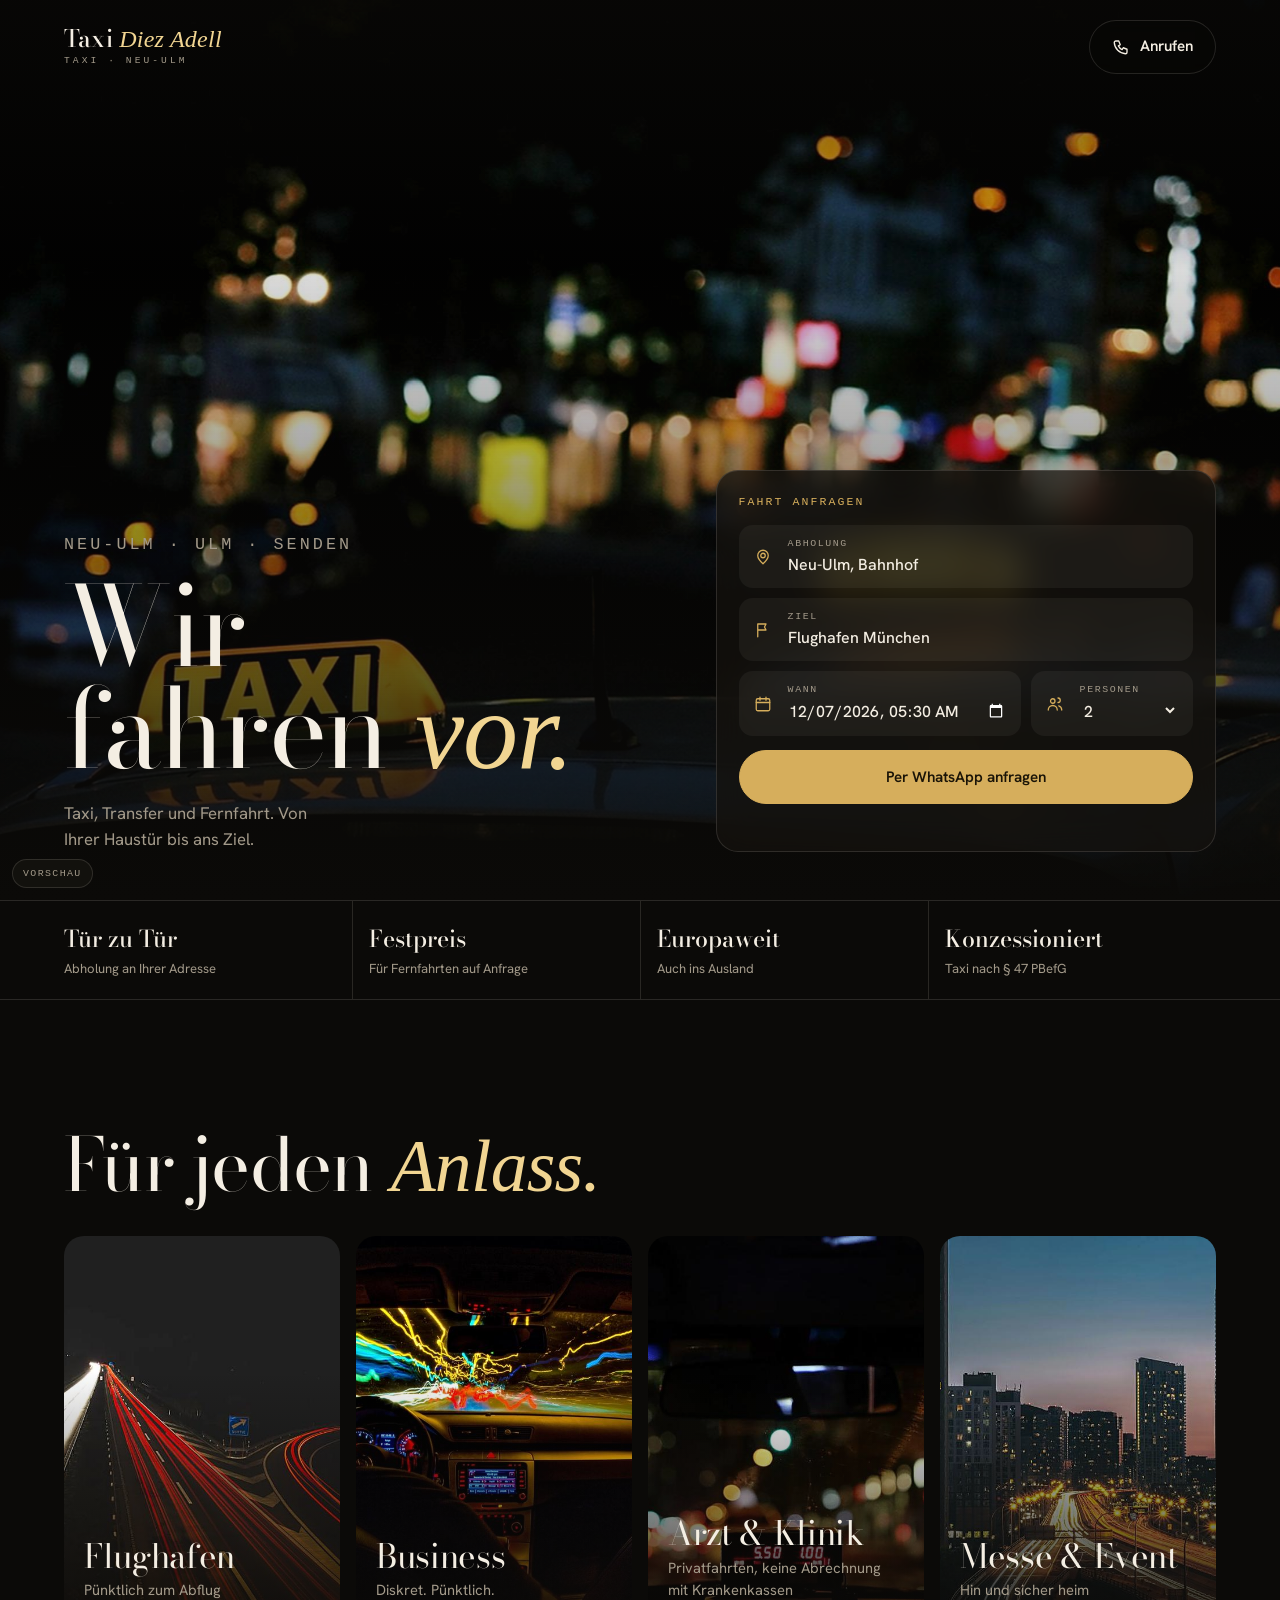
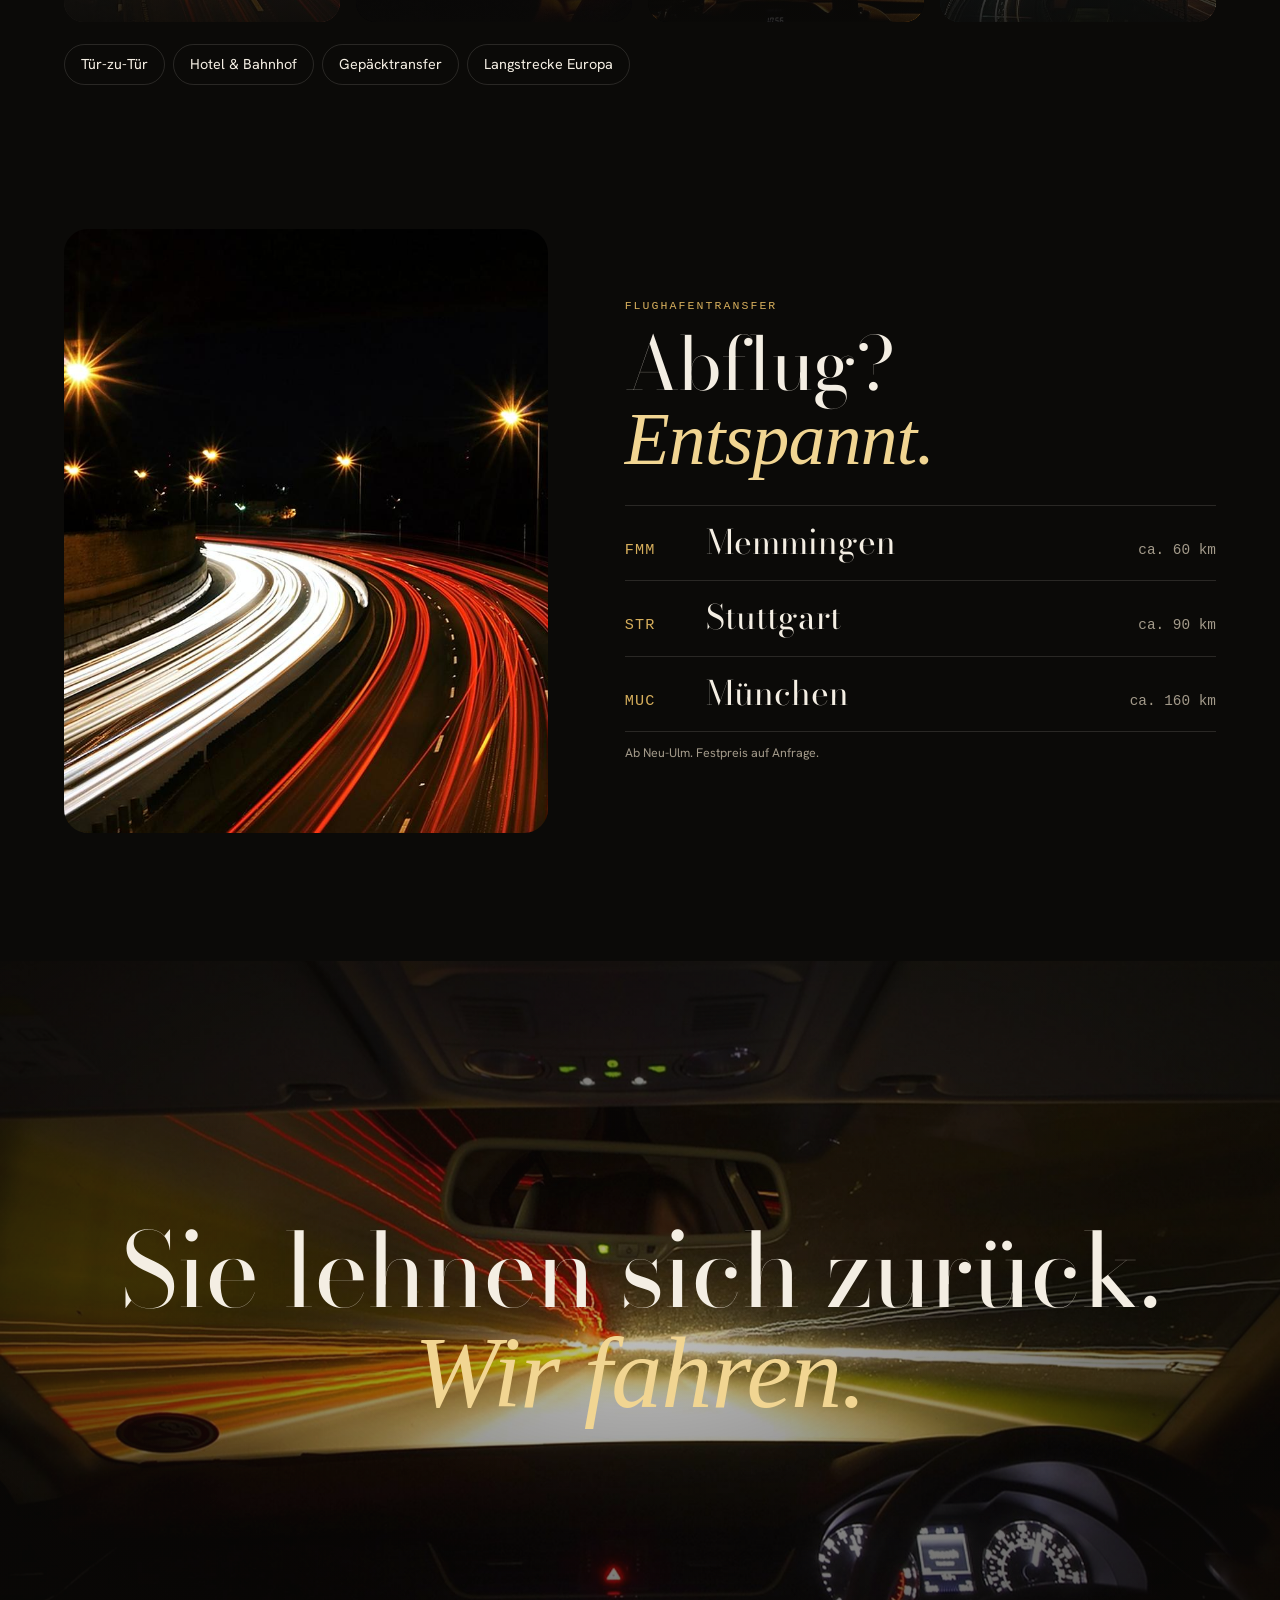
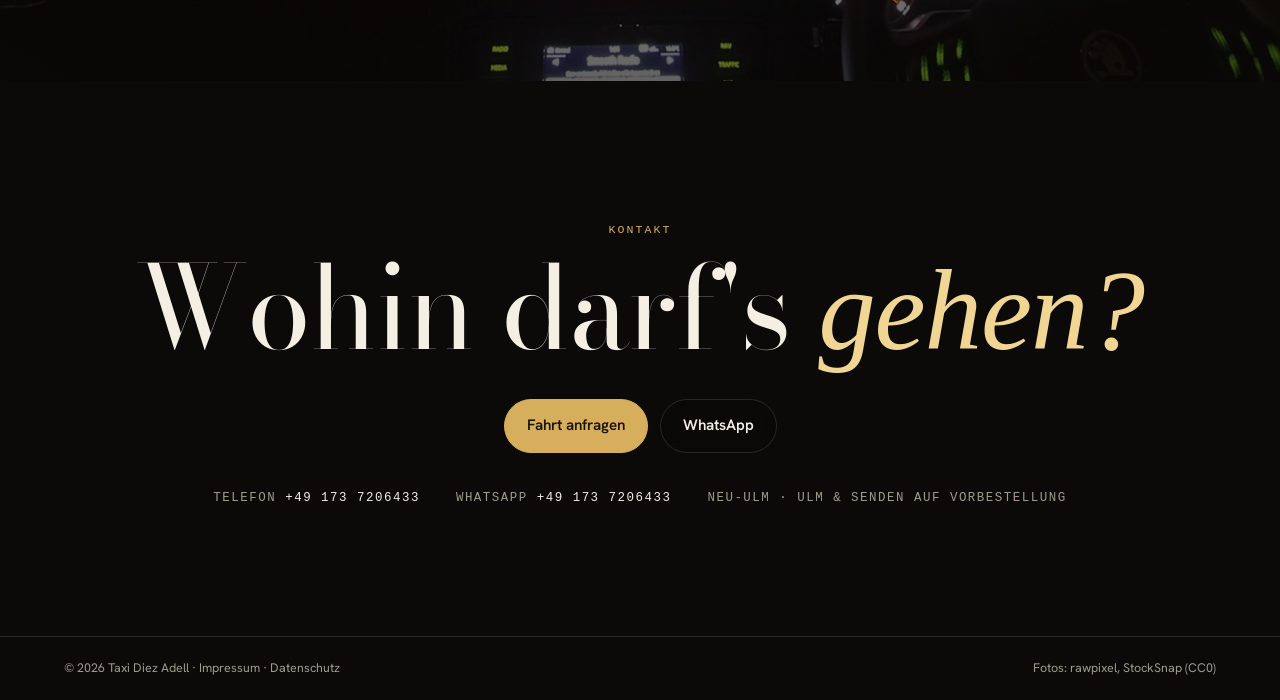
==== index.html @ b81092da "Rename to Taxi Diez Adell, add Impressum/Datenschutz, self-host fonts Booking via WhatsApp +49 173 7" ====
<!doctype html><html><head><meta charset=utf8><meta name=viewport content="width=device-width,initial-scale=1,viewport-fit=cover"><style>:root{color-scheme:light;box-sizing:border-box;padding-top:env(safe-area-inset-top,0px);padding-bottom:env(safe-area-inset-bottom,0px)}html{scroll-padding-top:env(safe-area-inset-top,0px)}body{margin:0;padding:0;font:14px -apple-system,BlinkMacSystemFont,sans-serif;background:#fff;color:#000}img{max-width:100%}[hidden]:not([hidden=until-found i]){display:none!important}</style></head><body>
<title>Taxi Diez Adell · Neu-Ulm</title>
<meta name="robots" content="noindex, nofollow">
<link rel="stylesheet" href="fonts.css">
<style>
/* Layout: photo-led night palette. Full-bleed hero with booking card, swipeable photo cards, airport list, cinematic band, CTA. */
:root {
  --bg: #0B0A08;
  --panel: #15130F;
  --ink: #F4EEE3;
  --muted: #A39A8A;
  --gold: #D6AE5C;
  --gold-hi: #F1D592;
  --line: rgba(244, 238, 227, .13);
  --serif: "Bodoni Moda", "Didot", "Bodoni 72", Georgia, serif;
  --sans: "Hanken Grotesk", "Segoe UI", system-ui, sans-serif;
  --mono: "DM Mono", ui-monospace, Consolas, monospace;
  --gut: clamp(16px, 5vw, 64px);
  color-scheme: dark;
}
* { box-sizing: border-box; }
html { scroll-behavior: smooth; }
body { background: var(--bg); color: var(--ink); font-family: var(--sans); font-size: 16px; line-height: 1.55; margin: 0; overflow-x: hidden; }
img { display: block; max-width: 100%; }
a { color: inherit; text-decoration: none; }
:focus-visible { outline: 2px solid var(--gold); outline-offset: 3px; }
.wrap { max-width: 1280px; margin: 0 auto; padding-inline: var(--gut); }
.label { font-family: var(--mono); font-size: .72rem; letter-spacing: .18em; text-transform: uppercase; color: var(--gold); }
h1, h2, h3 { font-family: var(--serif); font-weight: 400; margin: 0; text-wrap: balance; line-height: 1; letter-spacing: -.01em; }
em { font-style: italic; color: var(--gold-hi); }

/* nav */
.nav { position: absolute; top: 0; left: 0; right: 0; z-index: 5; padding-top: env(safe-area-inset-top, 0px); }
.nav .wrap { display: flex; justify-content: space-between; align-items: center; padding-block: 20px; gap: 16px; }
.logo { display: flex; flex-direction: column; line-height: 1; }
.logo b { font-family: var(--serif); font-weight: 500; font-size: 1.5rem; letter-spacing: .01em; }
.logo b i { color: var(--gold-hi); }
.logo span { font-family: var(--mono); font-size: .6rem; letter-spacing: .32em; color: var(--muted); margin-top: 5px; }
.btn { display: inline-flex; align-items: center; justify-content: center; gap: 10px; font-family: var(--sans); font-weight: 600; font-size: .95rem; padding: 14px 22px; border-radius: 999px; border: 1px solid var(--line); color: var(--ink); background: rgba(11,10,8,.35); backdrop-filter: blur(8px); cursor: pointer; transition: background .25s, border-color .25s, color .25s; }
.btn:hover { border-color: var(--gold); }
.btn.gold { background: var(--gold); border-color: var(--gold); color: #1A1407; }
.btn.gold:hover { background: var(--gold-hi); }
.btn svg { width: 18px; height: 18px; }

/* hero */
.hero { position: relative; min-height: min(100svh, 920px); display: flex; align-items: flex-end; overflow: hidden; isolation: isolate; }
.hero img.bg { position: absolute; inset: 0; width: 100%; height: 100%; object-fit: cover; object-position: 62% 60%; z-index: -2; animation: settle 2.4s cubic-bezier(.2,.7,.2,1) both; }
.hero::after { content: ""; position: absolute; inset: 0; z-index: -1;
  background: linear-gradient(180deg, rgba(11,10,8,.65) 0%, rgba(11,10,8,.15) 30%, rgba(11,10,8,.45) 60%, var(--bg) 100%); }
@keyframes settle { from { transform: scale(1.12); filter: brightness(.6); } to { transform: scale(1); filter: brightness(1); } }
.hero-in { width: 100%; padding-block: 130px 48px; display: grid; grid-template-columns: 1.1fr .9fr; gap: 40px; align-items: end; }
.hero h1 { font-size: clamp(3.2rem, 8.6vw, 7.6rem); font-weight: 400; line-height: .92; animation: rise 1.2s .2s cubic-bezier(.2,.7,.2,1) both; }
.hero p { margin: 18px 0 0; color: var(--muted); font-size: 1.05rem; max-width: 30ch; animation: rise 1.2s .35s cubic-bezier(.2,.7,.2,1) both; }
@keyframes rise { from { transform: translateY(24px); } to { transform: none; } }

/* booking card */
.book { background: rgba(21,19,15,.72); backdrop-filter: blur(18px); -webkit-backdrop-filter: blur(18px); border: 1px solid var(--line); border-radius: 22px; padding: 22px; display: grid; gap: 10px; min-width: 0; }
.book .label { margin-bottom: 4px; }
.fld { display: grid; grid-template-columns: 22px 1fr; align-items: center; gap: 12px; background: rgba(244,238,227,.05); border: 1px solid transparent; border-radius: 14px; padding: 10px 14px; transition: border-color .2s; }
.fld:focus-within { border-color: var(--gold); }
.fld svg { width: 18px; height: 18px; stroke: var(--gold); fill: none; stroke-width: 1.7; stroke-linecap: round; stroke-linejoin: round; }
.fld label { display: block; font-family: var(--mono); font-size: .62rem; letter-spacing: .16em; text-transform: uppercase; color: var(--muted); }
.fld input, .fld select { width: 100%; background: transparent; border: 0; color: var(--ink); font: 500 1rem var(--sans); padding: 2px 0 0; outline: none; min-width: 0; }
.fld select option { background: var(--panel); }
.row2 { display: grid; grid-template-columns: 1fr 1fr; gap: 10px; }
.book .btn { width: 100%; margin-top: 4px; padding-block: 16px; }
.book .hint { font-size: .8rem; color: var(--muted); text-align: center; min-height: 1.2em; margin: 0; }

/* trust strip */
.trust { border-block: 1px solid var(--line); }
.trust ul { list-style: none; margin: 0; padding: 0; display: grid; grid-template-columns: repeat(4, 1fr); }
.trust li { padding: 20px 16px; display: flex; flex-direction: column; gap: 2px; border-left: 1px solid var(--line); min-width: 0; }
.trust li:first-child { border-left: 0; padding-left: 0; }
.trust b { font-family: var(--serif); font-size: 1.45rem; font-weight: 500; }
.trust span { font-size: .82rem; color: var(--muted); }

/* services */
.sec { padding-block: clamp(64px, 10vw, 128px); }
.sec-head { display: flex; flex-wrap: wrap; justify-content: space-between; align-items: end; gap: 16px 32px; margin-bottom: 32px; }
.sec-head h2 { font-size: clamp(2.4rem, 6vw, 4.6rem); }
.swipe-hint { font-family: var(--mono); font-size: .7rem; letter-spacing: .16em; color: var(--muted); text-transform: uppercase; }
.cards { display: grid; grid-template-columns: repeat(4, 1fr); gap: 16px; }
.card { position: relative; border-radius: 20px; overflow: hidden; aspect-ratio: 3 / 4.2; max-width: 100%; isolation: isolate; min-width: 0; }
.card img { position: absolute; inset: 0; width: 100%; height: 100%; object-fit: cover; z-index: -2; transition: transform .9s cubic-bezier(.2,.7,.2,1); }
.card::after { content: ""; position: absolute; inset: 0; z-index: -1; background: linear-gradient(180deg, rgba(11,10,8,0) 35%, rgba(11,10,8,.88) 100%); }
.card:hover img { transform: scale(1.07); }
.card .txt { position: absolute; left: 20px; right: 20px; bottom: 20px; }
.card h3 { font-size: clamp(1.8rem, 2.6vw, 2.3rem); }
.card p { margin: 6px 0 0; color: var(--muted); font-size: .92rem; }
.chips { display: flex; flex-wrap: wrap; gap: 8px; margin-top: 22px; padding: 0; list-style: none; }
.chips li { border: 1px solid var(--line); border-radius: 999px; padding: 8px 16px; font-size: .9rem; color: var(--ink); }

/* airports */
.air { padding-top: 0; display: grid; grid-template-columns: .9fr 1.1fr; gap: clamp(28px, 6vw, 80px); align-items: center; }
.air-img { border-radius: 24px; overflow: hidden; aspect-ratio: 4 / 5; max-width: 100%; }
.air-img img { width: 100%; height: 100%; object-fit: cover; }
.air h2 { font-size: clamp(2.4rem, 6vw, 4.6rem); margin: 12px 0 28px; }
.dest { list-style: none; margin: 0; padding: 0; border-top: 1px solid var(--line); }
.dest li { display: grid; grid-template-columns: 4.2em 1fr auto; align-items: baseline; gap: 14px; padding: 18px 0; border-bottom: 1px solid var(--line); }
.dest .code { font-family: var(--mono); color: var(--gold); font-size: .95rem; letter-spacing: .08em; }
.dest .city { font-family: var(--serif); font-size: clamp(1.5rem, 3vw, 2.1rem); line-height: 1.1; min-width: 0; }
.dest .km { font-family: var(--mono); color: var(--muted); font-variant-numeric: tabular-nums; white-space: nowrap; font-size: .9rem; }
.small { font-size: .78rem; color: var(--muted); margin-top: 12px; }

/* cinematic band */
.band { position: relative; min-height: clamp(380px, 70vw, 720px); display: grid; place-items: center; overflow: hidden; isolation: isolate; text-align: center; }
.band img { position: absolute; inset: -8% 0; width: 100%; height: 116%; object-fit: cover; z-index: -2; will-change: transform; }
.band::after { content: ""; position: absolute; inset: 0; z-index: -1; background: radial-gradient(ellipse at center, rgba(11,10,8,.25), rgba(11,10,8,.8)); }
.band h2 { font-size: clamp(2.6rem, 8vw, 6.6rem); line-height: .98; padding-inline: var(--gut); }

/* cta */
.cta { text-align: center; }
.cta h2 { font-size: clamp(2.8rem, 9vw, 7.4rem); line-height: .95; }
.cta-btns { display: flex; flex-wrap: wrap; justify-content: center; gap: 12px; margin-top: 34px; }
.contact-row { display: flex; flex-wrap: wrap; justify-content: center; gap: 10px 36px; margin-top: 36px; font-family: var(--mono); font-size: .78rem; letter-spacing: .12em; text-transform: uppercase; color: var(--muted); }
.contact-row b { color: var(--ink); font-weight: 500; }

footer { border-top: 1px solid var(--line); }
footer .wrap { display: flex; flex-wrap: wrap; justify-content: space-between; gap: 8px 24px; padding-block: 22px calc(22px + env(safe-area-inset-bottom, 0px)); font-size: .78rem; color: var(--muted); }
.preview { position: fixed; left: 12px; bottom: calc(12px + env(safe-area-inset-bottom, 0px)); z-index: 9; font-family: var(--mono); font-size: .62rem; letter-spacing: .14em; text-transform: uppercase; background: rgba(21,19,15,.85); border: 1px solid var(--line); border-radius: 999px; padding: 6px 10px; color: var(--muted); }

/* tablet */
@media (max-width: 1000px) {
  .hero-in { grid-template-columns: 1fr; gap: 28px; }
  .cards { grid-template-columns: repeat(2, 1fr); }
  .air { grid-template-columns: 1fr; }
  .air-img { aspect-ratio: 16 / 10; }
}
/* phone */
@media (max-width: 640px) {
  .hero { min-height: auto; }
  .hero img.bg { height: 470px; bottom: auto; object-position: 75% 100%; }
  .hero::after { background: linear-gradient(180deg, rgba(11,10,8,.6) 0%, rgba(11,10,8,0) 22%, rgba(11,10,8,.1) 60%, var(--bg) 470px, var(--bg) 100%); }
  .hero-in { padding-block: 380px 28px; }
  .trust ul { grid-template-columns: 1fr 1fr; }
  .trust li:nth-child(3) { border-left: 0; padding-left: 0; }
  .trust li:nth-child(n+3) { border-top: 1px solid var(--line); }
  .cards { display: flex; overflow-x: auto; scroll-snap-type: x mandatory; gap: 12px; margin-inline: calc(var(--gut) * -1); padding-inline: var(--gut); scrollbar-width: none; }
  .cards::-webkit-scrollbar { display: none; }
  .card { flex: 0 0 76%; scroll-snap-align: start; scroll-margin-left: var(--gut); }
  .row2 { grid-template-columns: 1fr; }
  .nav .btn { padding: 11px 16px; font-size: .88rem; }
}
@media (min-width: 641px) { .swipe-hint { display: none; } }
@media (prefers-reduced-motion: reduce) {
  .hero img.bg, .hero h1, .hero p { animation: none; }
  html { scroll-behavior: auto; }
}
</style>

<nav class="nav" aria-label="Navigation">
  <div class="wrap">
    <a class="logo" href="#top"><b>Taxi <i>Diez Adell</i></b><span>TAXI · NEU-ULM</span></a>
    <a class="btn" href="tel:+491737206433">
      <svg viewBox="0 0 24 24" fill="none" stroke="currentColor" stroke-width="1.8" stroke-linecap="round" stroke-linejoin="round"><path d="M5 4h4l2 5-2.5 1.5a11 11 0 0 0 5 5L15 13l5 2v4a2 2 0 0 1-2 2A16 16 0 0 1 3 6a2 2 0 0 1 2-2"/></svg>
      Anrufen
    </a>
  </div>
</nav>

<header class="hero" id="top">
  <img class="bg" src="img/hero.jpg" alt="Leuchtende Taxischilder bei Nacht">
  <div class="wrap hero-in">
    <div>
      <p class="label" style="margin:0 0 18px">Neu-Ulm · Ulm · Senden</p>
      <h1>Wir fahren <em>vor.</em></h1>
      <p>Taxi, Transfer und Fernfahrt. Von Ihrer Haustür bis ans Ziel.</p>
    </div>
    <form class="book" id="ride" novalidate>
      <span class="label">Fahrt anfragen</span>
      <div class="fld">
        <svg viewBox="0 0 24 24"><circle cx="12" cy="10" r="3"/><path d="M12 21s-7-6.2-7-11a7 7 0 0 1 14 0c0 4.8-7 11-7 11z"/></svg>
        <div><label for="from">Abholung</label><input id="from" value="Neu-Ulm, Bahnhof" autocomplete="off"></div>
      </div>
      <div class="fld">
        <svg viewBox="0 0 24 24"><path d="M5 21V4h11l-2 4 2 4H5"/></svg>
        <div><label for="to">Ziel</label><input id="to" value="Flughafen München" autocomplete="off"></div>
      </div>
      <div class="row2">
        <div class="fld">
          <svg viewBox="0 0 24 24"><rect x="3" y="5" width="18" height="16" rx="2"/><path d="M3 10h18M8 3v4M16 3v4"/></svg>
          <div><label for="when">Wann</label><input id="when" type="datetime-local"></div>
        </div>
        <div class="fld">
          <svg viewBox="0 0 24 24"><circle cx="9" cy="8" r="3"/><path d="M3 20c0-3.3 2.7-6 6-6s6 2.7 6 6M16 4a3 3 0 0 1 0 6M21 20c0-2.6-1.6-4.8-4-5.6"/></svg>
          <div><label for="pax">Personen</label>
            <select id="pax"><option>1</option><option selected>2</option><option>3</option><option>4</option></select></div>
        </div>
      </div>
      <button class="btn gold" type="submit">Per WhatsApp anfragen</button>
      <p class="hint" id="hint" aria-live="polite"></p>
    </form>
  </div>
</header>

<section class="trust" aria-label="Auf einen Blick">
  <div class="wrap">
    <ul>
      <li><b>Tür zu Tür</b><span>Abholung an Ihrer Adresse</span></li>
      <li><b>Festpreis</b><span>Für Fernfahrten auf Anfrage</span></li>
      <li><b>Europaweit</b><span>Auch ins Ausland</span></li>
      <li><b>Konzessioniert</b><span>Taxi nach § 47 PBefG</span></li>
    </ul>
  </div>
</section>

<section class="sec wrap" aria-label="Leistungen">
  <div class="sec-head">
    <h2>Für jeden <em>Anlass.</em></h2>
    <span class="swipe-hint">Wischen →</span>
  </div>
  <div class="cards">
    <article class="card"><img src="img/airport.jpg" alt="Lichtspuren auf der Autobahn bei Nacht" loading="lazy"><div class="txt"><h3>Flughafen</h3><p>Pünktlich zum Abflug</p></div></article>
    <article class="card"><img src="img/business.jpg" alt="Blick aus dem Fahrzeuginneren bei Nacht" loading="lazy"><div class="txt"><h3>Business</h3><p>Diskret. Pünktlich.</p></div></article>
    <article class="card"><img src="img/door.jpg" alt="Taxameter vor nächtlichen Lichtern" loading="lazy"><div class="txt"><h3>Arzt &amp; Klinik</h3><p>Privatfahrten, keine Abrechnung mit Krankenkassen</p></div></article>
    <article class="card"><img src="img/events.jpg" alt="Stadt in der Abenddämmerung" loading="lazy"><div class="txt"><h3>Messe &amp; Event</h3><p>Hin und sicher heim</p></div></article>
  </div>
  <ul class="chips" aria-label="Weitere Leistungen">
    <li>Tür-zu-Tür</li><li>Hotel &amp; Bahnhof</li><li>Gepäcktransfer</li><li>Langstrecke Europa</li>
  </ul>
</section>

<section class="sec wrap air" aria-label="Flughafentransfer">
  <div class="air-img"><img src="img/road.jpg" alt="Geschwungene Lichtspuren auf einer Schnellstraße" loading="lazy"></div>
  <div>
    <p class="label">Flughafentransfer</p>
    <h2>Abflug? <em>Entspannt.</em></h2>
    <ul class="dest">
      <li><span class="code">FMM</span><span class="city">Memmingen</span><span class="km">ca. 60 km</span></li>
      <li><span class="code">STR</span><span class="city">Stuttgart</span><span class="km">ca. 90 km</span></li>
      <li><span class="code">MUC</span><span class="city">München</span><span class="km">ca. 160 km</span></li>
    </ul>
    <p class="small">Ab Neu-Ulm. Festpreis auf Anfrage.</p>
  </div>
</section>

<section class="band" aria-label="Fahrgefühl">
  <img id="parallax" src="img/drive.jpg" alt="Nachtfahrt mit Lichtspuren durch die Windschutzscheibe" loading="lazy">
  <h2>Sie lehnen sich zurück.<br><em>Wir fahren.</em></h2>
</section>

<section class="sec wrap cta" id="kontakt" aria-label="Kontakt">
  <p class="label">Kontakt</p>
  <h2 style="margin-top:14px">Wohin darf's <em>gehen?</em></h2>
  <div class="cta-btns">
    <a class="btn gold" href="#top">Fahrt anfragen</a>
    <a class="btn" href="https://wa.me/491737206433" rel="noopener">WhatsApp</a>
  </div>
  <div class="contact-row">
    <span>Telefon <b><a href="tel:+491737206433">+49 173 7206433</a></b></span>
    <span>WhatsApp <b><a href="https://wa.me/491737206433" rel="noopener">+49 173 7206433</a></b></span>
    <span>Neu-Ulm · Ulm &amp; Senden auf Vorbestellung</span>
  </div>
</section>

<footer>
  <div class="wrap">
    <span>© 2026 Taxi Diez Adell · <a href="impressum.html">Impressum</a> · <a href="datenschutz.html">Datenschutz</a></span>
    <span>Fotos: rawpixel, StockSnap (CC0)</span>
  </div>
</footer>

<div class="preview">Vorschau</div>

<script>
(function () {
  var when = document.getElementById('when');
  var d = new Date(); d.setDate(d.getDate() + 1); d.setHours(5, 30, 0, 0);
  var p = function (n) { return String(n).padStart(2, '0'); };
  when.value = d.getFullYear() + '-' + p(d.getMonth() + 1) + '-' + p(d.getDate()) + 'T05:30';

  var f = document.getElementById('ride'), hint = document.getElementById('hint');
  f.addEventListener('submit', function (e) {
    e.preventDefault();
    var v = function (id) { return document.getElementById(id).value.trim() || '–'; };
    var w = when.value ? new Date(when.value) : null;
    var ws = w ? p(w.getDate()) + '.' + p(w.getMonth() + 1) + '.' + w.getFullYear() + ', ' + p(w.getHours()) + ':' + p(w.getMinutes()) + ' Uhr' : '–';
    var msg = 'Hallo Taxi Diez Adell, ich möchte eine Fahrt anfragen:\nVon: ' + v('from') + '\nNach: ' + v('to') + '\nWann: ' + ws + '\nPersonen: ' + v('pax');
    hint.textContent = 'WhatsApp wird geöffnet …';
    window.location.href = 'https://wa.me/491737206433?text=' + encodeURIComponent(msg);
  });

  // gentle parallax on the cinematic band
  var img = document.getElementById('parallax');
  if (!window.matchMedia('(prefers-reduced-motion: reduce)').matches && img) {
    var band = img.parentElement, ticking = false;
    var move = function () {
      var r = band.getBoundingClientRect(), vh = window.innerHeight;
      if (r.bottom > 0 && r.top < vh) {
        var k = (r.top + r.height / 2 - vh / 2) / vh;
        img.style.transform = 'translateY(' + (k * -6).toFixed(2) + '%)';
      }
      ticking = false;
    };
    window.addEventListener('scroll', function () { if (!ticking) { ticking = true; requestAnimationFrame(move); } }, { passive: true });
    move();
  }
})();
</script>

</body></html>
---- fonts.css ----
@font-face {
  font-family: 'Bodoni Moda';
  font-style: italic;
  font-weight: 400 600;
  font-display: swap;
  src: url(fonts/BodoniModa-italic-400-600.woff2) format('woff2');
  unicode-range: U+0000-00FF, U+0131, U+0152-0153, U+02BB-02BC, U+02C6, U+02DA, U+02DC, U+0304, U+0308, U+0329, U+2000-206F, U+20AC, U+2122, U+2191, U+2193, U+2212, U+2215, U+FEFF, U+FFFD;
}
@font-face {
  font-family: 'Bodoni Moda';
  font-style: normal;
  font-weight: 400 700;
  font-display: swap;
  src: url(fonts/BodoniModa-normal-400-700.woff2) format('woff2');
  unicode-range: U+0000-00FF, U+0131, U+0152-0153, U+02BB-02BC, U+02C6, U+02DA, U+02DC, U+0304, U+0308, U+0329, U+2000-206F, U+20AC, U+2122, U+2191, U+2193, U+2212, U+2215, U+FEFF, U+FFFD;
}
@font-face {
  font-family: 'DM Mono';
  font-style: normal;
  font-weight: 400;
  font-display: swap;
  src: url(fonts/DMMono-normal-400.woff2) format('woff2');
  unicode-range: U+0000-00FF, U+0131, U+0152-0153, U+02BB-02BC, U+02C6, U+02DA, U+02DC, U+0304, U+0308, U+0329, U+2000-206F, U+20AC, U+2122, U+2191, U+2193, U+2212, U+2215, U+FEFF, U+FFFD;
}
@font-face {
  font-family: 'DM Mono';
  font-style: normal;
  font-weight: 500;
  font-display: swap;
  src: url(fonts/DMMono-normal-500.woff2) format('woff2');
  unicode-range: U+0000-00FF, U+0131, U+0152-0153, U+02BB-02BC, U+02C6, U+02DA, U+02DC, U+0304, U+0308, U+0329, U+2000-206F, U+20AC, U+2122, U+2191, U+2193, U+2212, U+2215, U+FEFF, U+FFFD;
}
@font-face {
  font-family: 'Hanken Grotesk';
  font-style: normal;
  font-weight: 400;
  font-display: swap;
  src: url(fonts/HankenGrotesk-normal-400.woff2) format('woff2');
  unicode-range: U+0000-00FF, U+0131, U+0152-0153, U+02BB-02BC, U+02C6, U+02DA, U+02DC, U+0304, U+0308, U+0329, U+2000-206F, U+20AC, U+2122, U+2191, U+2193, U+2212, U+2215, U+FEFF, U+FFFD;
}
@font-face {
  font-family: 'Hanken Grotesk';
  font-style: normal;
  font-weight: 500;
  font-display: swap;
  src: url(fonts/HankenGrotesk-normal-500.woff2) format('woff2');
  unicode-range: U+0000-00FF, U+0131, U+0152-0153, U+02BB-02BC, U+02C6, U+02DA, U+02DC, U+0304, U+0308, U+0329, U+2000-206F, U+20AC, U+2122, U+2191, U+2193, U+2212, U+2215, U+FEFF, U+FFFD;
}
@font-face {
  font-family: 'Hanken Grotesk';
  font-style: normal;
  font-weight: 600;
  font-display: swap;
  src: url(fonts/HankenGrotesk-normal-600.woff2) format('woff2');
  unicode-range: U+0000-00FF, U+0131, U+0152-0153, U+02BB-02BC, U+02C6, U+02DA, U+02DC, U+0304, U+0308, U+0329, U+2000-206F, U+20AC, U+2122, U+2191, U+2193, U+2212, U+2215, U+FEFF, U+FFFD;
}
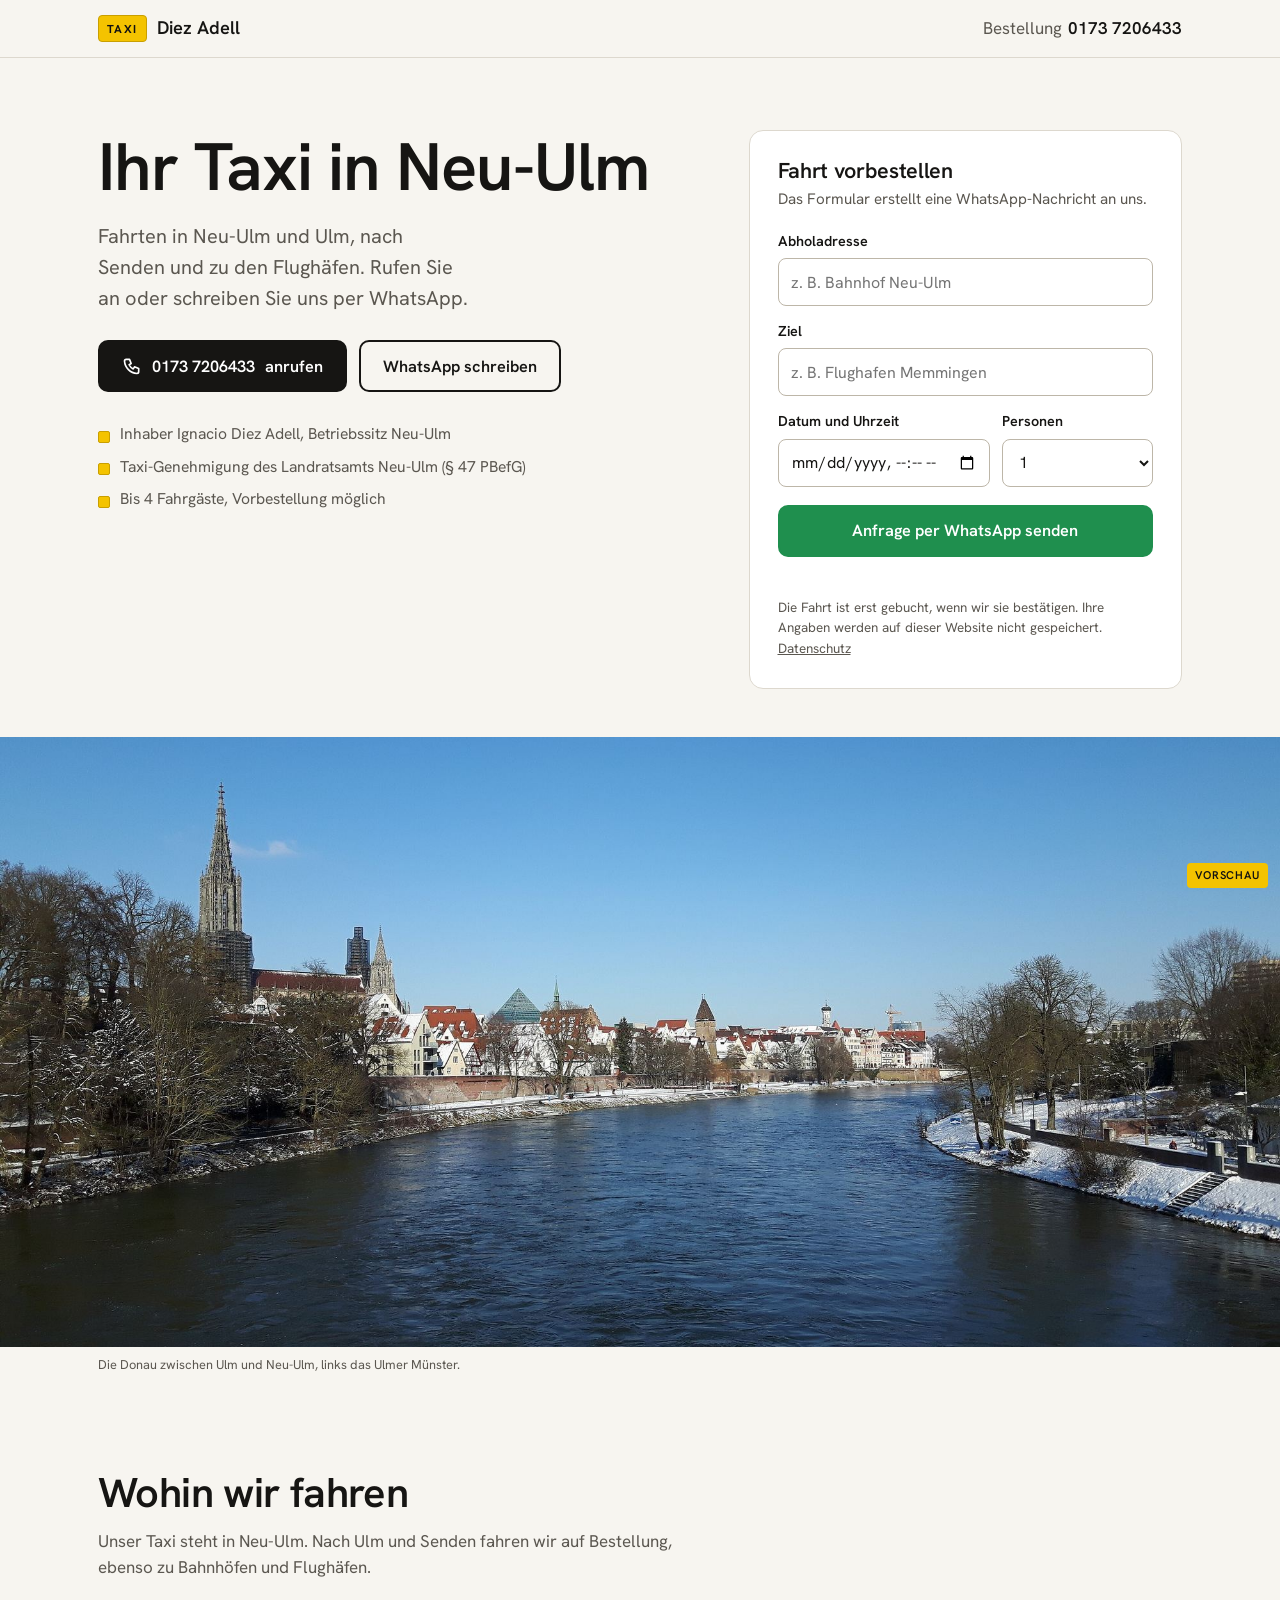
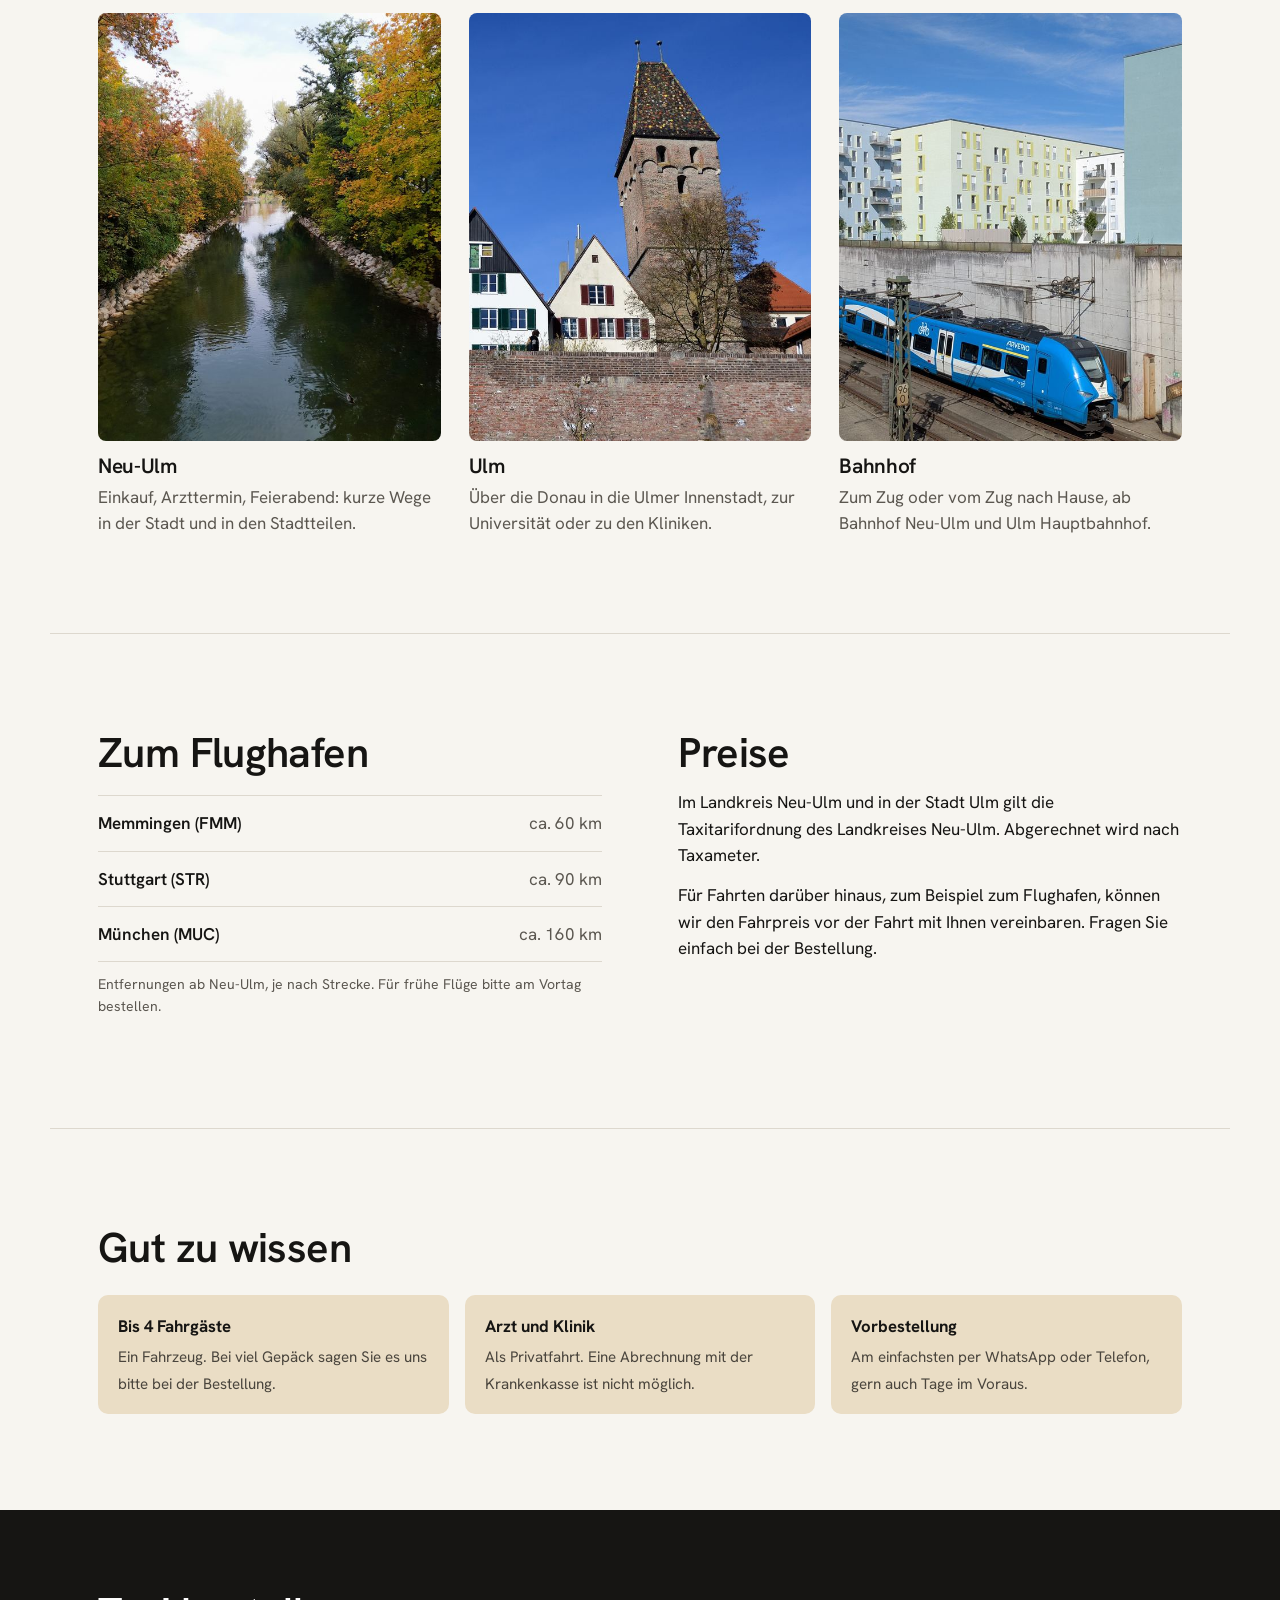
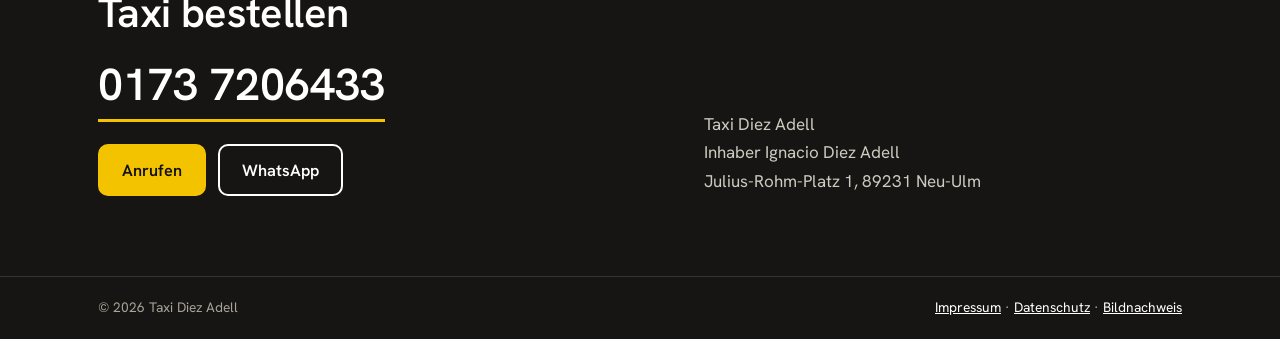
==== commit f0b0824b: "Redesign: lokale CC0-Fotos (Ulm/Neu-Ulm), schlichtes Layout, Preise nach Taxitarifordnung LK Neu-Ulm" ====
--- a/index.html
+++ b/index.html
@@ -1,301 +1,280 @@
-<!doctype html><html><head><meta charset=utf8><meta name=viewport content="width=device-width,initial-scale=1,viewport-fit=cover"><style>:root{color-scheme:light;box-sizing:border-box;padding-top:env(safe-area-inset-top,0px);padding-bottom:env(safe-area-inset-bottom,0px)}html{scroll-padding-top:env(safe-area-inset-top,0px)}body{margin:0;padding:0;font:14px -apple-system,BlinkMacSystemFont,sans-serif;background:#fff;color:#000}img{max-width:100%}[hidden]:not([hidden=until-found i]){display:none!important}</style></head><body>
-<title>Taxi Diez Adell · Neu-Ulm</title>
+<!doctype html>
+<html lang="de">
+<head>
+<meta charset="utf-8">
+<meta name="viewport" content="width=device-width,initial-scale=1">
+<title>Taxi Diez Adell · Taxi in Neu-Ulm</title>
+<meta name="description" content="Taxi in Neu-Ulm. Fahrten in Neu-Ulm und Ulm, nach Senden und zu den Flughäfen Memmingen, Stuttgart und München. Telefon und WhatsApp: 0173 7206433.">
 <meta name="robots" content="noindex, nofollow">
 <link rel="stylesheet" href="fonts.css">
 <style>
-/* Layout: photo-led night palette. Full-bleed hero with booking card, swipeable photo cards, airport list, cinematic band, CTA. */
 :root {
-  --bg: #0B0A08;
-  --panel: #15130F;
-  --ink: #F4EEE3;
-  --muted: #A39A8A;
-  --gold: #D6AE5C;
-  --gold-hi: #F1D592;
-  --line: rgba(244, 238, 227, .13);
-  --serif: "Bodoni Moda", "Didot", "Bodoni 72", Georgia, serif;
+  --paper: #F7F5F0;
+  --card: #FFFFFF;
+  --ink: #161513;
+  --muted: #5B5750;
+  --line: #DDD8CE;
+  --ivory: #EADDC5;   /* angelehnt an Hellelfenbein (RAL 1015) */
+  --sign: #F4C300;    /* Taxi-Dachzeichen */
+  --wa: #1F8F4E;
   --sans: "Hanken Grotesk", "Segoe UI", system-ui, sans-serif;
-  --mono: "DM Mono", ui-monospace, Consolas, monospace;
-  --gut: clamp(16px, 5vw, 64px);
-  color-scheme: dark;
+  --gut: clamp(16px, 4vw, 48px);
 }
 * { box-sizing: border-box; }
-html { scroll-behavior: smooth; }
-body { background: var(--bg); color: var(--ink); font-family: var(--sans); font-size: 16px; line-height: 1.55; margin: 0; overflow-x: hidden; }
-img { display: block; max-width: 100%; }
-a { color: inherit; text-decoration: none; }
-:focus-visible { outline: 2px solid var(--gold); outline-offset: 3px; }
-.wrap { max-width: 1280px; margin: 0 auto; padding-inline: var(--gut); }
-.label { font-family: var(--mono); font-size: .72rem; letter-spacing: .18em; text-transform: uppercase; color: var(--gold); }
-h1, h2, h3 { font-family: var(--serif); font-weight: 400; margin: 0; text-wrap: balance; line-height: 1; letter-spacing: -.01em; }
-em { font-style: italic; color: var(--gold-hi); }
-
-/* nav */
-.nav { position: absolute; top: 0; left: 0; right: 0; z-index: 5; padding-top: env(safe-area-inset-top, 0px); }
-.nav .wrap { display: flex; justify-content: space-between; align-items: center; padding-block: 20px; gap: 16px; }
-.logo { display: flex; flex-direction: column; line-height: 1; }
-.logo b { font-family: var(--serif); font-weight: 500; font-size: 1.5rem; letter-spacing: .01em; }
-.logo b i { color: var(--gold-hi); }
-.logo span { font-family: var(--mono); font-size: .6rem; letter-spacing: .32em; color: var(--muted); margin-top: 5px; }
-.btn { display: inline-flex; align-items: center; justify-content: center; gap: 10px; font-family: var(--sans); font-weight: 600; font-size: .95rem; padding: 14px 22px; border-radius: 999px; border: 1px solid var(--line); color: var(--ink); background: rgba(11,10,8,.35); backdrop-filter: blur(8px); cursor: pointer; transition: background .25s, border-color .25s, color .25s; }
-.btn:hover { border-color: var(--gold); }
-.btn.gold { background: var(--gold); border-color: var(--gold); color: #1A1407; }
-.btn.gold:hover { background: var(--gold-hi); }
-.btn svg { width: 18px; height: 18px; }
-
-/* hero */
-.hero { position: relative; min-height: min(100svh, 920px); display: flex; align-items: flex-end; overflow: hidden; isolation: isolate; }
-.hero img.bg { position: absolute; inset: 0; width: 100%; height: 100%; object-fit: cover; object-position: 62% 60%; z-index: -2; animation: settle 2.4s cubic-bezier(.2,.7,.2,1) both; }
-.hero::after { content: ""; position: absolute; inset: 0; z-index: -1;
-  background: linear-gradient(180deg, rgba(11,10,8,.65) 0%, rgba(11,10,8,.15) 30%, rgba(11,10,8,.45) 60%, var(--bg) 100%); }
-@keyframes settle { from { transform: scale(1.12); filter: brightness(.6); } to { transform: scale(1); filter: brightness(1); } }
-.hero-in { width: 100%; padding-block: 130px 48px; display: grid; grid-template-columns: 1.1fr .9fr; gap: 40px; align-items: end; }
-.hero h1 { font-size: clamp(3.2rem, 8.6vw, 7.6rem); font-weight: 400; line-height: .92; animation: rise 1.2s .2s cubic-bezier(.2,.7,.2,1) both; }
-.hero p { margin: 18px 0 0; color: var(--muted); font-size: 1.05rem; max-width: 30ch; animation: rise 1.2s .35s cubic-bezier(.2,.7,.2,1) both; }
-@keyframes rise { from { transform: translateY(24px); } to { transform: none; } }
-
-/* booking card */
-.book { background: rgba(21,19,15,.72); backdrop-filter: blur(18px); -webkit-backdrop-filter: blur(18px); border: 1px solid var(--line); border-radius: 22px; padding: 22px; display: grid; gap: 10px; min-width: 0; }
-.book .label { margin-bottom: 4px; }
-.fld { display: grid; grid-template-columns: 22px 1fr; align-items: center; gap: 12px; background: rgba(244,238,227,.05); border: 1px solid transparent; border-radius: 14px; padding: 10px 14px; transition: border-color .2s; }
-.fld:focus-within { border-color: var(--gold); }
-.fld svg { width: 18px; height: 18px; stroke: var(--gold); fill: none; stroke-width: 1.7; stroke-linecap: round; stroke-linejoin: round; }
-.fld label { display: block; font-family: var(--mono); font-size: .62rem; letter-spacing: .16em; text-transform: uppercase; color: var(--muted); }
-.fld input, .fld select { width: 100%; background: transparent; border: 0; color: var(--ink); font: 500 1rem var(--sans); padding: 2px 0 0; outline: none; min-width: 0; }
-.fld select option { background: var(--panel); }
-.row2 { display: grid; grid-template-columns: 1fr 1fr; gap: 10px; }
-.book .btn { width: 100%; margin-top: 4px; padding-block: 16px; }
-.book .hint { font-size: .8rem; color: var(--muted); text-align: center; min-height: 1.2em; margin: 0; }
-
-/* trust strip */
-.trust { border-block: 1px solid var(--line); }
-.trust ul { list-style: none; margin: 0; padding: 0; display: grid; grid-template-columns: repeat(4, 1fr); }
-.trust li { padding: 20px 16px; display: flex; flex-direction: column; gap: 2px; border-left: 1px solid var(--line); min-width: 0; }
-.trust li:first-child { border-left: 0; padding-left: 0; }
-.trust b { font-family: var(--serif); font-size: 1.45rem; font-weight: 500; }
-.trust span { font-size: .82rem; color: var(--muted); }
-
-/* services */
-.sec { padding-block: clamp(64px, 10vw, 128px); }
-.sec-head { display: flex; flex-wrap: wrap; justify-content: space-between; align-items: end; gap: 16px 32px; margin-bottom: 32px; }
-.sec-head h2 { font-size: clamp(2.4rem, 6vw, 4.6rem); }
-.swipe-hint { font-family: var(--mono); font-size: .7rem; letter-spacing: .16em; color: var(--muted); text-transform: uppercase; }
-.cards { display: grid; grid-template-columns: repeat(4, 1fr); gap: 16px; }
-.card { position: relative; border-radius: 20px; overflow: hidden; aspect-ratio: 3 / 4.2; max-width: 100%; isolation: isolate; min-width: 0; }
-.card img { position: absolute; inset: 0; width: 100%; height: 100%; object-fit: cover; z-index: -2; transition: transform .9s cubic-bezier(.2,.7,.2,1); }
-.card::after { content: ""; position: absolute; inset: 0; z-index: -1; background: linear-gradient(180deg, rgba(11,10,8,0) 35%, rgba(11,10,8,.88) 100%); }
-.card:hover img { transform: scale(1.07); }
-.card .txt { position: absolute; left: 20px; right: 20px; bottom: 20px; }
-.card h3 { font-size: clamp(1.8rem, 2.6vw, 2.3rem); }
-.card p { margin: 6px 0 0; color: var(--muted); font-size: .92rem; }
-.chips { display: flex; flex-wrap: wrap; gap: 8px; margin-top: 22px; padding: 0; list-style: none; }
-.chips li { border: 1px solid var(--line); border-radius: 999px; padding: 8px 16px; font-size: .9rem; color: var(--ink); }
-
-/* airports */
-.air { padding-top: 0; display: grid; grid-template-columns: .9fr 1.1fr; gap: clamp(28px, 6vw, 80px); align-items: center; }
-.air-img { border-radius: 24px; overflow: hidden; aspect-ratio: 4 / 5; max-width: 100%; }
-.air-img img { width: 100%; height: 100%; object-fit: cover; }
-.air h2 { font-size: clamp(2.4rem, 6vw, 4.6rem); margin: 12px 0 28px; }
-.dest { list-style: none; margin: 0; padding: 0; border-top: 1px solid var(--line); }
-.dest li { display: grid; grid-template-columns: 4.2em 1fr auto; align-items: baseline; gap: 14px; padding: 18px 0; border-bottom: 1px solid var(--line); }
-.dest .code { font-family: var(--mono); color: var(--gold); font-size: .95rem; letter-spacing: .08em; }
-.dest .city { font-family: var(--serif); font-size: clamp(1.5rem, 3vw, 2.1rem); line-height: 1.1; min-width: 0; }
-.dest .km { font-family: var(--mono); color: var(--muted); font-variant-numeric: tabular-nums; white-space: nowrap; font-size: .9rem; }
-.small { font-size: .78rem; color: var(--muted); margin-top: 12px; }
-
-/* cinematic band */
-.band { position: relative; min-height: clamp(380px, 70vw, 720px); display: grid; place-items: center; overflow: hidden; isolation: isolate; text-align: center; }
-.band img { position: absolute; inset: -8% 0; width: 100%; height: 116%; object-fit: cover; z-index: -2; will-change: transform; }
-.band::after { content: ""; position: absolute; inset: 0; z-index: -1; background: radial-gradient(ellipse at center, rgba(11,10,8,.25), rgba(11,10,8,.8)); }
-.band h2 { font-size: clamp(2.6rem, 8vw, 6.6rem); line-height: .98; padding-inline: var(--gut); }
-
-/* cta */
-.cta { text-align: center; }
-.cta h2 { font-size: clamp(2.8rem, 9vw, 7.4rem); line-height: .95; }
-.cta-btns { display: flex; flex-wrap: wrap; justify-content: center; gap: 12px; margin-top: 34px; }
-.contact-row { display: flex; flex-wrap: wrap; justify-content: center; gap: 10px 36px; margin-top: 36px; font-family: var(--mono); font-size: .78rem; letter-spacing: .12em; text-transform: uppercase; color: var(--muted); }
-.contact-row b { color: var(--ink); font-weight: 500; }
-
-footer { border-top: 1px solid var(--line); }
-footer .wrap { display: flex; flex-wrap: wrap; justify-content: space-between; gap: 8px 24px; padding-block: 22px calc(22px + env(safe-area-inset-bottom, 0px)); font-size: .78rem; color: var(--muted); }
-.preview { position: fixed; left: 12px; bottom: calc(12px + env(safe-area-inset-bottom, 0px)); z-index: 9; font-family: var(--mono); font-size: .62rem; letter-spacing: .14em; text-transform: uppercase; background: rgba(21,19,15,.85); border: 1px solid var(--line); border-radius: 999px; padding: 6px 10px; color: var(--muted); }
-
-/* tablet */
-@media (max-width: 1000px) {
-  .hero-in { grid-template-columns: 1fr; gap: 28px; }
-  .cards { grid-template-columns: repeat(2, 1fr); }
-  .air { grid-template-columns: 1fr; }
-  .air-img { aspect-ratio: 16 / 10; }
+html { -webkit-text-size-adjust: 100%; }
+body { margin: 0; background: var(--paper); color: var(--ink); font: 17px/1.55 var(--sans); overflow-x: hidden; }
+img { display: block; max-width: 100%; height: auto; }
+a { color: inherit; }
+:focus-visible { outline: 3px solid var(--ink); outline-offset: 2px; }
+.wrap { max-width: 1180px; margin: 0 auto; padding-inline: var(--gut); }
+h1, h2, h3 { margin: 0; line-height: 1.1; font-weight: 600; letter-spacing: -.015em; text-wrap: balance; }
+.tnum { font-variant-numeric: tabular-nums; white-space: nowrap; }
+
+/* header */
+.top { border-bottom: 1px solid var(--line); background: var(--paper); }
+.top .wrap { display: flex; align-items: center; justify-content: space-between; gap: 16px; padding-block: 14px; }
+.brand { display: flex; align-items: center; gap: 10px; text-decoration: none; font-weight: 600; font-size: 1.15rem; }
+.sign { background: var(--sign); color: #111; font-size: .72rem; font-weight: 700; letter-spacing: .12em; padding: 4px 8px 3px; border-radius: 4px; border: 1px solid #C99F00; }
+.top-tel { text-decoration: none; font-weight: 600; }
+.top-tel span { color: var(--muted); font-weight: 400; margin-right: 6px; }
+
+/* buttons */
+.btn { display: inline-flex; align-items: center; justify-content: center; gap: 10px; min-height: 52px; padding: 12px 22px; border-radius: 10px; font: 600 1.02rem var(--sans); text-decoration: none; border: 2px solid var(--ink); cursor: pointer; }
+.btn svg { width: 20px; height: 20px; flex: none; }
+.btn-call { background: var(--ink); color: #fff; }
+.btn-call:hover { background: #333; }
+.btn-wa { background: transparent; color: var(--ink); }
+.btn-wa:hover { background: var(--card); }
+
+/* intro */
+.intro { padding-block: clamp(36px, 6vw, 72px) clamp(28px, 4vw, 48px); display: grid; grid-template-columns: 1.15fr .85fr; gap: clamp(28px, 5vw, 64px); align-items: start; }
+.intro h1 { font-size: clamp(2.4rem, 6vw, 4.2rem); }
+.lead { font-size: clamp(1.08rem, 1.6vw, 1.25rem); color: var(--muted); max-width: 34ch; margin: 18px 0 26px; }
+.actions { display: flex; flex-wrap: wrap; gap: 12px; }
+.facts { list-style: none; margin: 30px 0 0; padding: 0; display: grid; gap: 8px; color: var(--muted); font-size: .98rem; }
+.facts li { padding-left: 22px; position: relative; }
+.facts li::before { content: ""; position: absolute; left: 0; top: .55em; width: 10px; height: 10px; border-radius: 2px; background: var(--sign); border: 1px solid #C99F00; }
+
+/* booking form */
+.book { background: var(--card); border: 1px solid var(--line); border-radius: 14px; padding: clamp(18px, 3vw, 28px); }
+.book h2 { font-size: 1.35rem; }
+.book .sub { margin: 6px 0 18px; color: var(--muted); font-size: .95rem; }
+.field { display: grid; gap: 6px; margin-bottom: 14px; }
+.field label { font-size: .9rem; font-weight: 600; }
+.field input, .field select { width: 100%; min-width: 0; min-height: 48px; padding: 10px 12px; border: 1px solid #BDB6A8; border-radius: 8px; background: #fff; color: var(--ink); font: 400 1rem var(--sans); }
+.field input:focus, .field select:focus { outline: 3px solid var(--sign); outline-offset: 0; border-color: var(--ink); }
+.two { display: grid; grid-template-columns: 1.4fr 1fr; gap: 12px; }
+.book .btn { width: 100%; background: var(--wa); border-color: var(--wa); color: #fff; margin-top: 4px; }
+.book .btn:hover { background: #18773F; }
+.note { font-size: .84rem; color: var(--muted); margin: 12px 0 0; }
+.hint { min-height: 1.3em; font-size: .9rem; margin: 10px 0 0; font-weight: 600; }
+
+/* photo */
+.photo { margin: 0; }
+.photo img { width: 100%; aspect-ratio: 2.1 / 1; object-fit: cover; }
+.photo figcaption, .place figcaption { font-size: .8rem; color: var(--muted); padding-top: 8px; }
+
+/* sections */
+.sec { padding-block: clamp(48px, 8vw, 96px); }
+.sec + .sec { border-top: 1px solid var(--line); }
+.sec h2 { font-size: clamp(1.8rem, 4vw, 2.6rem); }
+.sec .intro-text { color: var(--muted); max-width: 60ch; margin: 12px 0 32px; }
+
+.places { display: grid; grid-template-columns: repeat(3, 1fr); gap: clamp(16px, 2.4vw, 28px); }
+.place { margin: 0; }
+.place img { width: 100%; aspect-ratio: 4 / 5; object-fit: cover; border-radius: 8px; }
+.place h3 { font-size: 1.3rem; margin-top: 14px; }
+.place p { margin: 6px 0 0; color: var(--muted); }
+
+.split { display: grid; grid-template-columns: 1fr 1fr; gap: clamp(32px, 6vw, 80px); }
+.airports { list-style: none; margin: 20px 0 0; padding: 0; border-top: 1px solid var(--line); }
+.airports li { display: flex; justify-content: space-between; gap: 16px; padding: 14px 0; border-bottom: 1px solid var(--line); }
+.airports b { font-weight: 600; }
+.airports span { color: var(--muted); }
+.small { font-size: .88rem; color: var(--muted); margin-top: 12px; }
+.prices p { margin: 14px 0 0; }
+
+.good { list-style: none; margin: 0; padding: 0; display: grid; grid-template-columns: repeat(3, 1fr); gap: 16px; }
+.good li { background: var(--ivory); border-radius: 10px; padding: 18px 20px; }
+.good b { display: block; font-size: 1.05rem; margin-bottom: 4px; }
+.good span { color: #4A453D; font-size: .95rem; }
+
+/* contact */
+.contact { background: var(--ink); color: #fff; }
+.contact .wrap { padding-block: clamp(44px, 7vw, 80px); display: grid; grid-template-columns: 1.2fr 1fr; gap: 32px; align-items: end; }
+.contact h2 { font-size: clamp(1.8rem, 4vw, 2.6rem); }
+.contact .big { display: inline-block; margin-top: 14px; font-size: clamp(1.8rem, 5vw, 2.8rem); font-weight: 600; text-decoration: none; border-bottom: 3px solid var(--sign); }
+.contact address { font-style: normal; color: #CFCAC0; line-height: 1.7; }
+.contact .btn-call { background: var(--sign); color: #111; border-color: var(--sign); }
+.contact .btn-wa { color: #fff; border-color: #fff; }
+.contact .btn-wa:hover { background: #2a2925; }
+.contact .actions { margin-top: 22px; }
+
+footer { background: var(--ink); color: #A9A398; border-top: 1px solid #333; font-size: .86rem; }
+footer .wrap { display: flex; flex-wrap: wrap; justify-content: space-between; gap: 8px 24px; padding-block: 20px; }
+footer a { color: #fff; }
+.preview { position: fixed; right: 12px; bottom: 12px; z-index: 9; font-size: .7rem; font-weight: 600; letter-spacing: .08em; text-transform: uppercase; background: var(--sign); color: #111; border-radius: 4px; padding: 4px 8px; }
+
+@media (max-width: 900px) {
+  .intro { grid-template-columns: 1fr; }
+  .split { grid-template-columns: 1fr; }
+  .good { grid-template-columns: 1fr; }
+  .contact .wrap { grid-template-columns: 1fr; align-items: start; }
 }
-/* phone */
-@media (max-width: 640px) {
-  .hero { min-height: auto; }
-  .hero img.bg { height: 470px; bottom: auto; object-position: 75% 100%; }
-  .hero::after { background: linear-gradient(180deg, rgba(11,10,8,.6) 0%, rgba(11,10,8,0) 22%, rgba(11,10,8,.1) 60%, var(--bg) 470px, var(--bg) 100%); }
-  .hero-in { padding-block: 380px 28px; }
-  .trust ul { grid-template-columns: 1fr 1fr; }
-  .trust li:nth-child(3) { border-left: 0; padding-left: 0; }
-  .trust li:nth-child(n+3) { border-top: 1px solid var(--line); }
-  .cards { display: flex; overflow-x: auto; scroll-snap-type: x mandatory; gap: 12px; margin-inline: calc(var(--gut) * -1); padding-inline: var(--gut); scrollbar-width: none; }
-  .cards::-webkit-scrollbar { display: none; }
-  .card { flex: 0 0 76%; scroll-snap-align: start; scroll-margin-left: var(--gut); }
-  .row2 { grid-template-columns: 1fr; }
-  .nav .btn { padding: 11px 16px; font-size: .88rem; }
-}
-@media (min-width: 641px) { .swipe-hint { display: none; } }
-@media (prefers-reduced-motion: reduce) {
-  .hero img.bg, .hero h1, .hero p { animation: none; }
-  html { scroll-behavior: auto; }
+@media (max-width: 700px) {
+  .places { grid-template-columns: 1fr; }
+  .place img { aspect-ratio: 4 / 3; }
+  .photo img { aspect-ratio: 16 / 10; }
+  .top-tel span { display: none; }
+  .actions .btn { flex: 1 1 100%; }
+  .two { grid-template-columns: 1fr; }
 }
 </style>
-
-<nav class="nav" aria-label="Navigation">
+</head>
+<body>
+
+<header class="top">
   <div class="wrap">
-    <a class="logo" href="#top"><b>Taxi <i>Diez Adell</i></b><span>TAXI · NEU-ULM</span></a>
-    <a class="btn" href="tel:+491737206433">
-      <svg viewBox="0 0 24 24" fill="none" stroke="currentColor" stroke-width="1.8" stroke-linecap="round" stroke-linejoin="round"><path d="M5 4h4l2 5-2.5 1.5a11 11 0 0 0 5 5L15 13l5 2v4a2 2 0 0 1-2 2A16 16 0 0 1 3 6a2 2 0 0 1 2-2"/></svg>
-      Anrufen
-    </a>
-  </div>
-</nav>
-
-<header class="hero" id="top">
-  <img class="bg" src="img/hero.jpg" alt="Leuchtende Taxischilder bei Nacht">
-  <div class="wrap hero-in">
-    <div>
-      <p class="label" style="margin:0 0 18px">Neu-Ulm · Ulm · Senden</p>
-      <h1>Wir fahren <em>vor.</em></h1>
-      <p>Taxi, Transfer und Fernfahrt. Von Ihrer Haustür bis ans Ziel.</p>
-    </div>
-    <form class="book" id="ride" novalidate>
-      <span class="label">Fahrt anfragen</span>
-      <div class="fld">
-        <svg viewBox="0 0 24 24"><circle cx="12" cy="10" r="3"/><path d="M12 21s-7-6.2-7-11a7 7 0 0 1 14 0c0 4.8-7 11-7 11z"/></svg>
-        <div><label for="from">Abholung</label><input id="from" value="Neu-Ulm, Bahnhof" autocomplete="off"></div>
-      </div>
-      <div class="fld">
-        <svg viewBox="0 0 24 24"><path d="M5 21V4h11l-2 4 2 4H5"/></svg>
-        <div><label for="to">Ziel</label><input id="to" value="Flughafen München" autocomplete="off"></div>
-      </div>
-      <div class="row2">
-        <div class="fld">
-          <svg viewBox="0 0 24 24"><rect x="3" y="5" width="18" height="16" rx="2"/><path d="M3 10h18M8 3v4M16 3v4"/></svg>
-          <div><label for="when">Wann</label><input id="when" type="datetime-local"></div>
-        </div>
-        <div class="fld">
-          <svg viewBox="0 0 24 24"><circle cx="9" cy="8" r="3"/><path d="M3 20c0-3.3 2.7-6 6-6s6 2.7 6 6M16 4a3 3 0 0 1 0 6M21 20c0-2.6-1.6-4.8-4-5.6"/></svg>
-          <div><label for="pax">Personen</label>
-            <select id="pax"><option>1</option><option selected>2</option><option>3</option><option>4</option></select></div>
-        </div>
-      </div>
-      <button class="btn gold" type="submit">Per WhatsApp anfragen</button>
-      <p class="hint" id="hint" aria-live="polite"></p>
-    </form>
+    <a class="brand" href="#top" id="top"><span class="sign">TAXI</span>Diez Adell</a>
+    <a class="top-tel tnum" href="tel:+491737206433"><span>Bestellung</span>0173 7206433</a>
   </div>
 </header>
 
-<section class="trust" aria-label="Auf einen Blick">
+<main>
+  <section class="wrap intro">
+    <div>
+      <h1>Ihr Taxi in Neu-Ulm</h1>
+      <p class="lead">Fahrten in Neu-Ulm und Ulm, nach Senden und zu den Flughäfen. Rufen Sie an oder schreiben Sie uns per WhatsApp.</p>
+      <div class="actions">
+        <a class="btn btn-call" href="tel:+491737206433">
+          <svg viewBox="0 0 24 24" fill="none" stroke="currentColor" stroke-width="2" stroke-linecap="round" stroke-linejoin="round" aria-hidden="true"><path d="M5 4h4l2 5-2.5 1.5a11 11 0 0 0 5 5L15 13l5 2v4a2 2 0 0 1-2 2A16 16 0 0 1 3 6a2 2 0 0 1 2-2"/></svg>
+          <span class="tnum">0173 7206433</span> anrufen
+        </a>
+        <a class="btn btn-wa" href="https://wa.me/491737206433" rel="noopener">WhatsApp schreiben</a>
+      </div>
+      <ul class="facts">
+        <li>Inhaber Ignacio Diez Adell, Betriebssitz Neu-Ulm</li>
+        <li>Taxi-Genehmigung des Landratsamts Neu-Ulm (§ 47 PBefG)</li>
+        <li>Bis 4 Fahrgäste, Vorbestellung möglich</li>
+      </ul>
+    </div>
+
+    <form class="book" id="ride" novalidate>
+      <h2>Fahrt vorbestellen</h2>
+      <p class="sub">Das Formular erstellt eine WhatsApp-Nachricht an uns.</p>
+      <div class="field"><label for="from">Abholadresse</label><input id="from" autocomplete="street-address" placeholder="z. B. Bahnhof Neu-Ulm"></div>
+      <div class="field"><label for="to">Ziel</label><input id="to" autocomplete="off" placeholder="z. B. Flughafen Memmingen"></div>
+      <div class="two">
+        <div class="field"><label for="when">Datum und Uhrzeit</label><input id="when" type="datetime-local"></div>
+        <div class="field"><label for="pax">Personen</label>
+          <select id="pax"><option>1</option><option>2</option><option>3</option><option>4</option></select></div>
+      </div>
+      <button class="btn" type="submit">Anfrage per WhatsApp senden</button>
+      <p class="hint" id="hint" role="status"></p>
+      <p class="note">Die Fahrt ist erst gebucht, wenn wir sie bestätigen. Ihre Angaben werden auf dieser Website nicht gespeichert. <a href="datenschutz.html">Datenschutz</a></p>
+    </form>
+  </section>
+
+  <figure class="photo">
+    <img src="img/donau-2000.jpg" srcset="img/donau-1000.jpg 1000w, img/donau-2000.jpg 2000w" sizes="100vw" width="2000" height="952" alt="Die Donau zwischen Ulm und Neu-Ulm, links das Ulmer Münster und die Stadtmauer mit dem Metzgerturm">
+    <figcaption class="wrap">Die Donau zwischen Ulm und Neu-Ulm, links das Ulmer Münster.</figcaption>
+  </figure>
+
+  <section class="sec wrap" aria-labelledby="h-wohin">
+    <h2 id="h-wohin">Wohin wir fahren</h2>
+    <p class="intro-text">Unser Taxi steht in Neu-Ulm. Nach Ulm und Senden fahren wir auf Bestellung, ebenso zu Bahnhöfen und Flughäfen.</p>
+    <div class="places">
+      <figure class="place">
+        <img src="img/neu-ulm-600.jpg" srcset="img/neu-ulm-600.jpg 600w, img/neu-ulm-1000.jpg 1000w" sizes="(max-width: 700px) 100vw, 33vw" width="600" height="750" loading="lazy" alt="Die Kleine Donau in Neu-Ulm im Herbst">
+        <h3>Neu-Ulm</h3>
+        <p>Einkauf, Arzttermin, Feierabend: kurze Wege in der Stadt und in den Stadtteilen.</p>
+      </figure>
+      <figure class="place">
+        <img src="img/ulm-600.jpg" srcset="img/ulm-600.jpg 600w, img/ulm-1000.jpg 1000w" sizes="(max-width: 700px) 100vw, 33vw" width="600" height="750" loading="lazy" alt="Der Metzgerturm hinter der Ulmer Stadtmauer">
+        <h3>Ulm</h3>
+        <p>Über die Donau in die Ulmer Innenstadt, zur Universität oder zu den Kliniken.</p>
+      </figure>
+      <figure class="place">
+        <img src="img/bahnhof-600.jpg" srcset="img/bahnhof-600.jpg 600w, img/bahnhof-1000.jpg 1000w" sizes="(max-width: 700px) 100vw, 33vw" width="600" height="750" loading="lazy" alt="Ein Regionalzug im Bahnhof Neu-Ulm" style="object-position: 50% 85%">
+        <h3>Bahnhof</h3>
+        <p>Zum Zug oder vom Zug nach Hause, ab Bahnhof Neu-Ulm und Ulm Hauptbahnhof.</p>
+      </figure>
+    </div>
+  </section>
+
+  <section class="sec wrap split" aria-label="Flughafen und Preise">
+    <div>
+      <h2>Zum Flughafen</h2>
+      <ul class="airports">
+        <li><b>Memmingen (FMM)</b><span class="tnum">ca. 60 km</span></li>
+        <li><b>Stuttgart (STR)</b><span class="tnum">ca. 90 km</span></li>
+        <li><b>München (MUC)</b><span class="tnum">ca. 160 km</span></li>
+      </ul>
+      <p class="small">Entfernungen ab Neu-Ulm, je nach Strecke. Für frühe Flüge bitte am Vortag bestellen.</p>
+    </div>
+    <div class="prices">
+      <h2>Preise</h2>
+      <p>Im Landkreis Neu-Ulm und in der Stadt Ulm gilt die Taxitarifordnung des Landkreises Neu-Ulm. Abgerechnet wird nach Taxameter.</p>
+      <p>Für Fahrten darüber hinaus, zum Beispiel zum Flughafen, können wir den Fahrpreis vor der Fahrt mit Ihnen vereinbaren. Fragen Sie einfach bei der Bestellung.</p>
+    </div>
+  </section>
+
+  <section class="sec wrap" aria-labelledby="h-gut">
+    <h2 id="h-gut" style="margin-bottom:24px">Gut zu wissen</h2>
+    <ul class="good">
+      <li><b>Bis 4 Fahrgäste</b><span>Ein Fahrzeug. Bei viel Gepäck sagen Sie es uns bitte bei der Bestellung.</span></li>
+      <li><b>Arzt und Klinik</b><span>Als Privatfahrt. Eine Abrechnung mit der Krankenkasse ist nicht möglich.</span></li>
+      <li><b>Vorbestellung</b><span>Am einfachsten per WhatsApp oder Telefon, gern auch Tage im Voraus.</span></li>
+    </ul>
+  </section>
+</main>
+
+<section class="contact" aria-labelledby="h-kontakt">
   <div class="wrap">
-    <ul>
-      <li><b>Tür zu Tür</b><span>Abholung an Ihrer Adresse</span></li>
-      <li><b>Festpreis</b><span>Für Fernfahrten auf Anfrage</span></li>
-      <li><b>Europaweit</b><span>Auch ins Ausland</span></li>
-      <li><b>Konzessioniert</b><span>Taxi nach § 47 PBefG</span></li>
-    </ul>
+    <div>
+      <h2 id="h-kontakt">Taxi bestellen</h2>
+      <a class="big tnum" href="tel:+491737206433">0173 7206433</a>
+      <div class="actions">
+        <a class="btn btn-call" href="tel:+491737206433">Anrufen</a>
+        <a class="btn btn-wa" href="https://wa.me/491737206433" rel="noopener">WhatsApp</a>
+      </div>
+    </div>
+    <address>
+      Taxi Diez Adell<br>
+      Inhaber Ignacio Diez Adell<br>
+      Julius-Rohm-Platz 1, 89231 Neu-Ulm
+    </address>
   </div>
 </section>
 
-<section class="sec wrap" aria-label="Leistungen">
-  <div class="sec-head">
-    <h2>Für jeden <em>Anlass.</em></h2>
-    <span class="swipe-hint">Wischen →</span>
-  </div>
-  <div class="cards">
-    <article class="card"><img src="img/airport.jpg" alt="Lichtspuren auf der Autobahn bei Nacht" loading="lazy"><div class="txt"><h3>Flughafen</h3><p>Pünktlich zum Abflug</p></div></article>
-    <article class="card"><img src="img/business.jpg" alt="Blick aus dem Fahrzeuginneren bei Nacht" loading="lazy"><div class="txt"><h3>Business</h3><p>Diskret. Pünktlich.</p></div></article>
-    <article class="card"><img src="img/door.jpg" alt="Taxameter vor nächtlichen Lichtern" loading="lazy"><div class="txt"><h3>Arzt &amp; Klinik</h3><p>Privatfahrten, keine Abrechnung mit Krankenkassen</p></div></article>
-    <article class="card"><img src="img/events.jpg" alt="Stadt in der Abenddämmerung" loading="lazy"><div class="txt"><h3>Messe &amp; Event</h3><p>Hin und sicher heim</p></div></article>
-  </div>
-  <ul class="chips" aria-label="Weitere Leistungen">
-    <li>Tür-zu-Tür</li><li>Hotel &amp; Bahnhof</li><li>Gepäcktransfer</li><li>Langstrecke Europa</li>
-  </ul>
-</section>
-
-<section class="sec wrap air" aria-label="Flughafentransfer">
-  <div class="air-img"><img src="img/road.jpg" alt="Geschwungene Lichtspuren auf einer Schnellstraße" loading="lazy"></div>
-  <div>
-    <p class="label">Flughafentransfer</p>
-    <h2>Abflug? <em>Entspannt.</em></h2>
-    <ul class="dest">
-      <li><span class="code">FMM</span><span class="city">Memmingen</span><span class="km">ca. 60 km</span></li>
-      <li><span class="code">STR</span><span class="city">Stuttgart</span><span class="km">ca. 90 km</span></li>
-      <li><span class="code">MUC</span><span class="city">München</span><span class="km">ca. 160 km</span></li>
-    </ul>
-    <p class="small">Ab Neu-Ulm. Festpreis auf Anfrage.</p>
-  </div>
-</section>
-
-<section class="band" aria-label="Fahrgefühl">
-  <img id="parallax" src="img/drive.jpg" alt="Nachtfahrt mit Lichtspuren durch die Windschutzscheibe" loading="lazy">
-  <h2>Sie lehnen sich zurück.<br><em>Wir fahren.</em></h2>
-</section>
-
-<section class="sec wrap cta" id="kontakt" aria-label="Kontakt">
-  <p class="label">Kontakt</p>
-  <h2 style="margin-top:14px">Wohin darf's <em>gehen?</em></h2>
-  <div class="cta-btns">
-    <a class="btn gold" href="#top">Fahrt anfragen</a>
-    <a class="btn" href="https://wa.me/491737206433" rel="noopener">WhatsApp</a>
-  </div>
-  <div class="contact-row">
-    <span>Telefon <b><a href="tel:+491737206433">+49 173 7206433</a></b></span>
-    <span>WhatsApp <b><a href="https://wa.me/491737206433" rel="noopener">+49 173 7206433</a></b></span>
-    <span>Neu-Ulm · Ulm &amp; Senden auf Vorbestellung</span>
-  </div>
-</section>
-
 <footer>
   <div class="wrap">
-    <span>© 2026 Taxi Diez Adell · <a href="impressum.html">Impressum</a> · <a href="datenschutz.html">Datenschutz</a></span>
-    <span>Fotos: rawpixel, StockSnap (CC0)</span>
+    <span>© 2026 Taxi Diez Adell</span>
+    <span><a href="impressum.html">Impressum</a> · <a href="datenschutz.html">Datenschutz</a> · <a href="impressum.html#bildnachweis">Bildnachweis</a></span>
   </div>
 </footer>
 
-<div class="preview">Vorschau</div>
+<div class="preview" aria-hidden="true">Vorschau</div>
 
 <script>
 (function () {
-  var when = document.getElementById('when');
-  var d = new Date(); d.setDate(d.getDate() + 1); d.setHours(5, 30, 0, 0);
+  var f = document.getElementById('ride'), hint = document.getElementById('hint');
   var p = function (n) { return String(n).padStart(2, '0'); };
-  when.value = d.getFullYear() + '-' + p(d.getMonth() + 1) + '-' + p(d.getDate()) + 'T05:30';
-
-  var f = document.getElementById('ride'), hint = document.getElementById('hint');
   f.addEventListener('submit', function (e) {
     e.preventDefault();
-    var v = function (id) { return document.getElementById(id).value.trim() || '–'; };
-    var w = when.value ? new Date(when.value) : null;
-    var ws = w ? p(w.getDate()) + '.' + p(w.getMonth() + 1) + '.' + w.getFullYear() + ', ' + p(w.getHours()) + ':' + p(w.getMinutes()) + ' Uhr' : '–';
-    var msg = 'Hallo Taxi Diez Adell, ich möchte eine Fahrt anfragen:\nVon: ' + v('from') + '\nNach: ' + v('to') + '\nWann: ' + ws + '\nPersonen: ' + v('pax');
+    var v = function (id) { return document.getElementById(id).value.trim(); };
+    if (!v('from') || !v('to')) {
+      hint.textContent = 'Bitte Abholadresse und Ziel angeben.';
+      (v('from') ? document.getElementById('to') : document.getElementById('from')).focus();
+      return;
+    }
+    var w = v('when') ? new Date(v('when')) : null;
+    var ws = w ? p(w.getDate()) + '.' + p(w.getMonth() + 1) + '.' + w.getFullYear() + ', ' + p(w.getHours()) + ':' + p(w.getMinutes()) + ' Uhr' : 'so bald wie möglich';
+    var msg = 'Hallo Taxi Diez Adell, ich möchte eine Fahrt bestellen:\nVon: ' + v('from') + '\nNach: ' + v('to') + '\nWann: ' + ws + '\nPersonen: ' + v('pax');
     hint.textContent = 'WhatsApp wird geöffnet …';
     window.location.href = 'https://wa.me/491737206433?text=' + encodeURIComponent(msg);
   });
-
-  // gentle parallax on the cinematic band
-  var img = document.getElementById('parallax');
-  if (!window.matchMedia('(prefers-reduced-motion: reduce)').matches && img) {
-    var band = img.parentElement, ticking = false;
-    var move = function () {
-      var r = band.getBoundingClientRect(), vh = window.innerHeight;
-      if (r.bottom > 0 && r.top < vh) {
-        var k = (r.top + r.height / 2 - vh / 2) / vh;
-        img.style.transform = 'translateY(' + (k * -6).toFixed(2) + '%)';
-      }
-      ticking = false;
-    };
-    window.addEventListener('scroll', function () { if (!ticking) { ticking = true; requestAnimationFrame(move); } }, { passive: true });
-    move();
-  }
 })();
 </script>
-
-</body></html>+</body>
+</html>
--- a/fonts.css
+++ b/fonts.css
@@ -1,56 +1,9 @@
+/* Hanken Grotesk (SIL Open Font License 1.1), lokal gehostet */
 @font-face {
-  font-family: 'Bodoni Moda';
-  font-style: italic;
-  font-weight: 400 600;
-  font-display: swap;
-  src: url(fonts/BodoniModa-italic-400-600.woff2) format('woff2');
-  unicode-range: U+0000-00FF, U+0131, U+0152-0153, U+02BB-02BC, U+02C6, U+02DA, U+02DC, U+0304, U+0308, U+0329, U+2000-206F, U+20AC, U+2122, U+2191, U+2193, U+2212, U+2215, U+FEFF, U+FFFD;
-}
-@font-face {
-  font-family: 'Bodoni Moda';
+  font-family: 'Hanken Grotesk';
   font-style: normal;
   font-weight: 400 700;
   font-display: swap;
-  src: url(fonts/BodoniModa-normal-400-700.woff2) format('woff2');
+  src: url(fonts/HankenGrotesk-variable.woff2) format('woff2');
   unicode-range: U+0000-00FF, U+0131, U+0152-0153, U+02BB-02BC, U+02C6, U+02DA, U+02DC, U+0304, U+0308, U+0329, U+2000-206F, U+20AC, U+2122, U+2191, U+2193, U+2212, U+2215, U+FEFF, U+FFFD;
 }
-@font-face {
-  font-family: 'DM Mono';
-  font-style: normal;
-  font-weight: 400;
-  font-display: swap;
-  src: url(fonts/DMMono-normal-400.woff2) format('woff2');
-  unicode-range: U+0000-00FF, U+0131, U+0152-0153, U+02BB-02BC, U+02C6, U+02DA, U+02DC, U+0304, U+0308, U+0329, U+2000-206F, U+20AC, U+2122, U+2191, U+2193, U+2212, U+2215, U+FEFF, U+FFFD;
-}
-@font-face {
-  font-family: 'DM Mono';
-  font-style: normal;
-  font-weight: 500;
-  font-display: swap;
-  src: url(fonts/DMMono-normal-500.woff2) format('woff2');
-  unicode-range: U+0000-00FF, U+0131, U+0152-0153, U+02BB-02BC, U+02C6, U+02DA, U+02DC, U+0304, U+0308, U+0329, U+2000-206F, U+20AC, U+2122, U+2191, U+2193, U+2212, U+2215, U+FEFF, U+FFFD;
-}
-@font-face {
-  font-family: 'Hanken Grotesk';
-  font-style: normal;
-  font-weight: 400;
-  font-display: swap;
-  src: url(fonts/HankenGrotesk-normal-400.woff2) format('woff2');
-  unicode-range: U+0000-00FF, U+0131, U+0152-0153, U+02BB-02BC, U+02C6, U+02DA, U+02DC, U+0304, U+0308, U+0329, U+2000-206F, U+20AC, U+2122, U+2191, U+2193, U+2212, U+2215, U+FEFF, U+FFFD;
-}
-@font-face {
-  font-family: 'Hanken Grotesk';
-  font-style: normal;
-  font-weight: 500;
-  font-display: swap;
-  src: url(fonts/HankenGrotesk-normal-500.woff2) format('woff2');
-  unicode-range: U+0000-00FF, U+0131, U+0152-0153, U+02BB-02BC, U+02C6, U+02DA, U+02DC, U+0304, U+0308, U+0329, U+2000-206F, U+20AC, U+2122, U+2191, U+2193, U+2212, U+2215, U+FEFF, U+FFFD;
-}
-@font-face {
-  font-family: 'Hanken Grotesk';
-  font-style: normal;
-  font-weight: 600;
-  font-display: swap;
-  src: url(fonts/HankenGrotesk-normal-600.woff2) format('woff2');
-  unicode-range: U+0000-00FF, U+0131, U+0152-0153, U+02BB-02BC, U+02C6, U+02DA, U+02DC, U+0304, U+0308, U+0329, U+2000-206F, U+20AC, U+2122, U+2191, U+2193, U+2212, U+2215, U+FEFF, U+FFFD;
-}
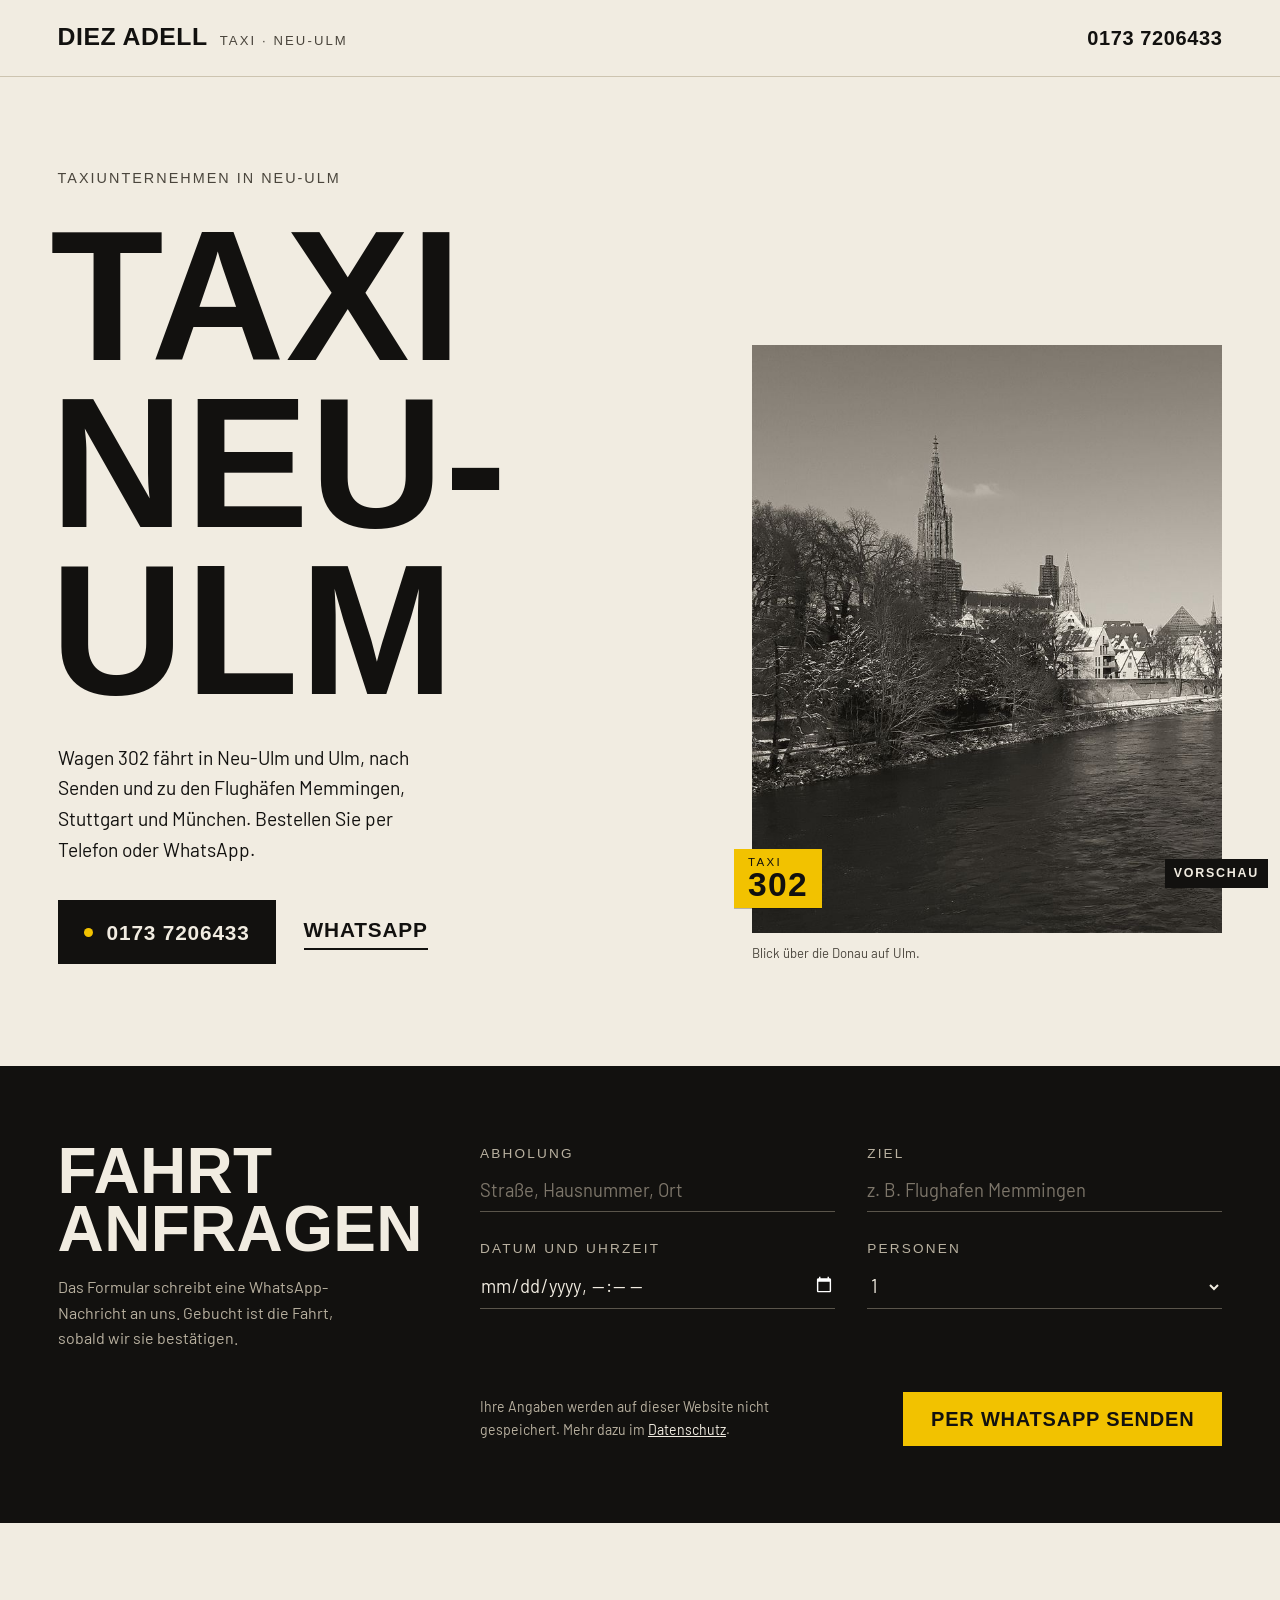
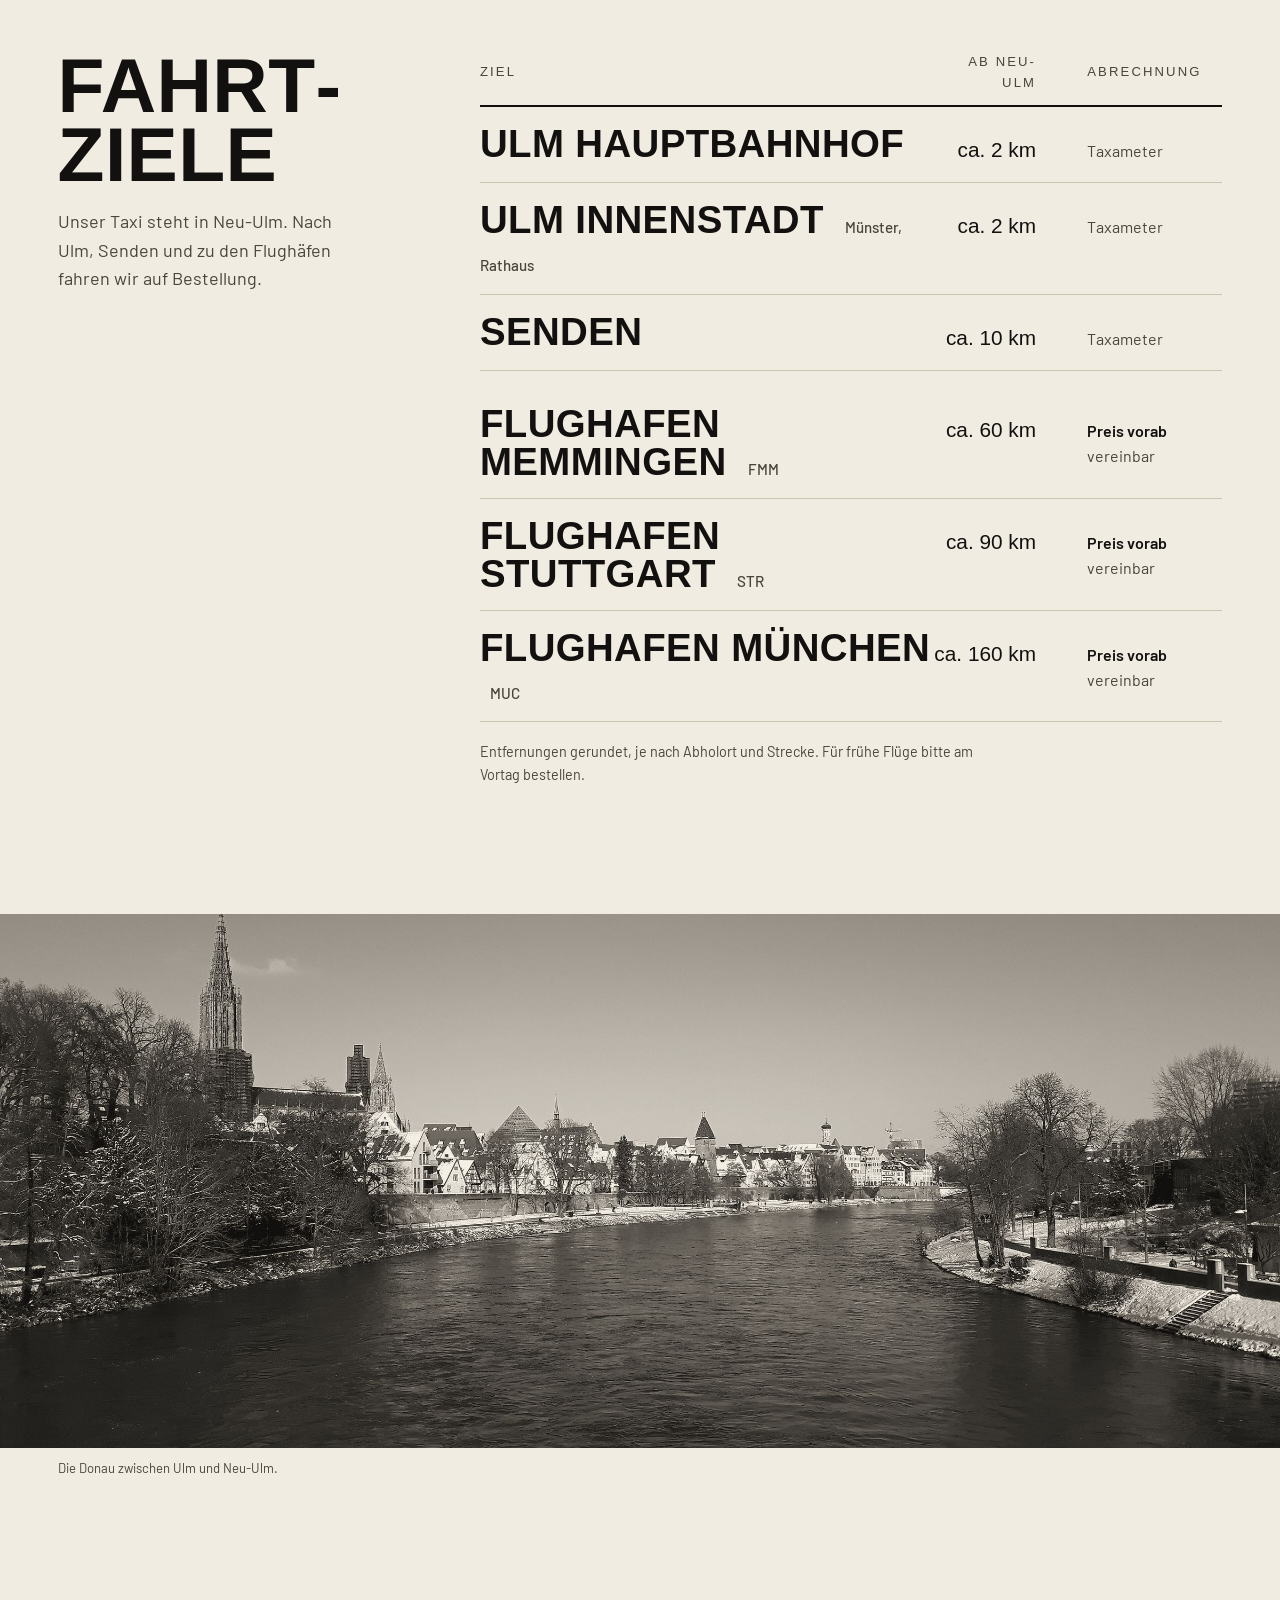
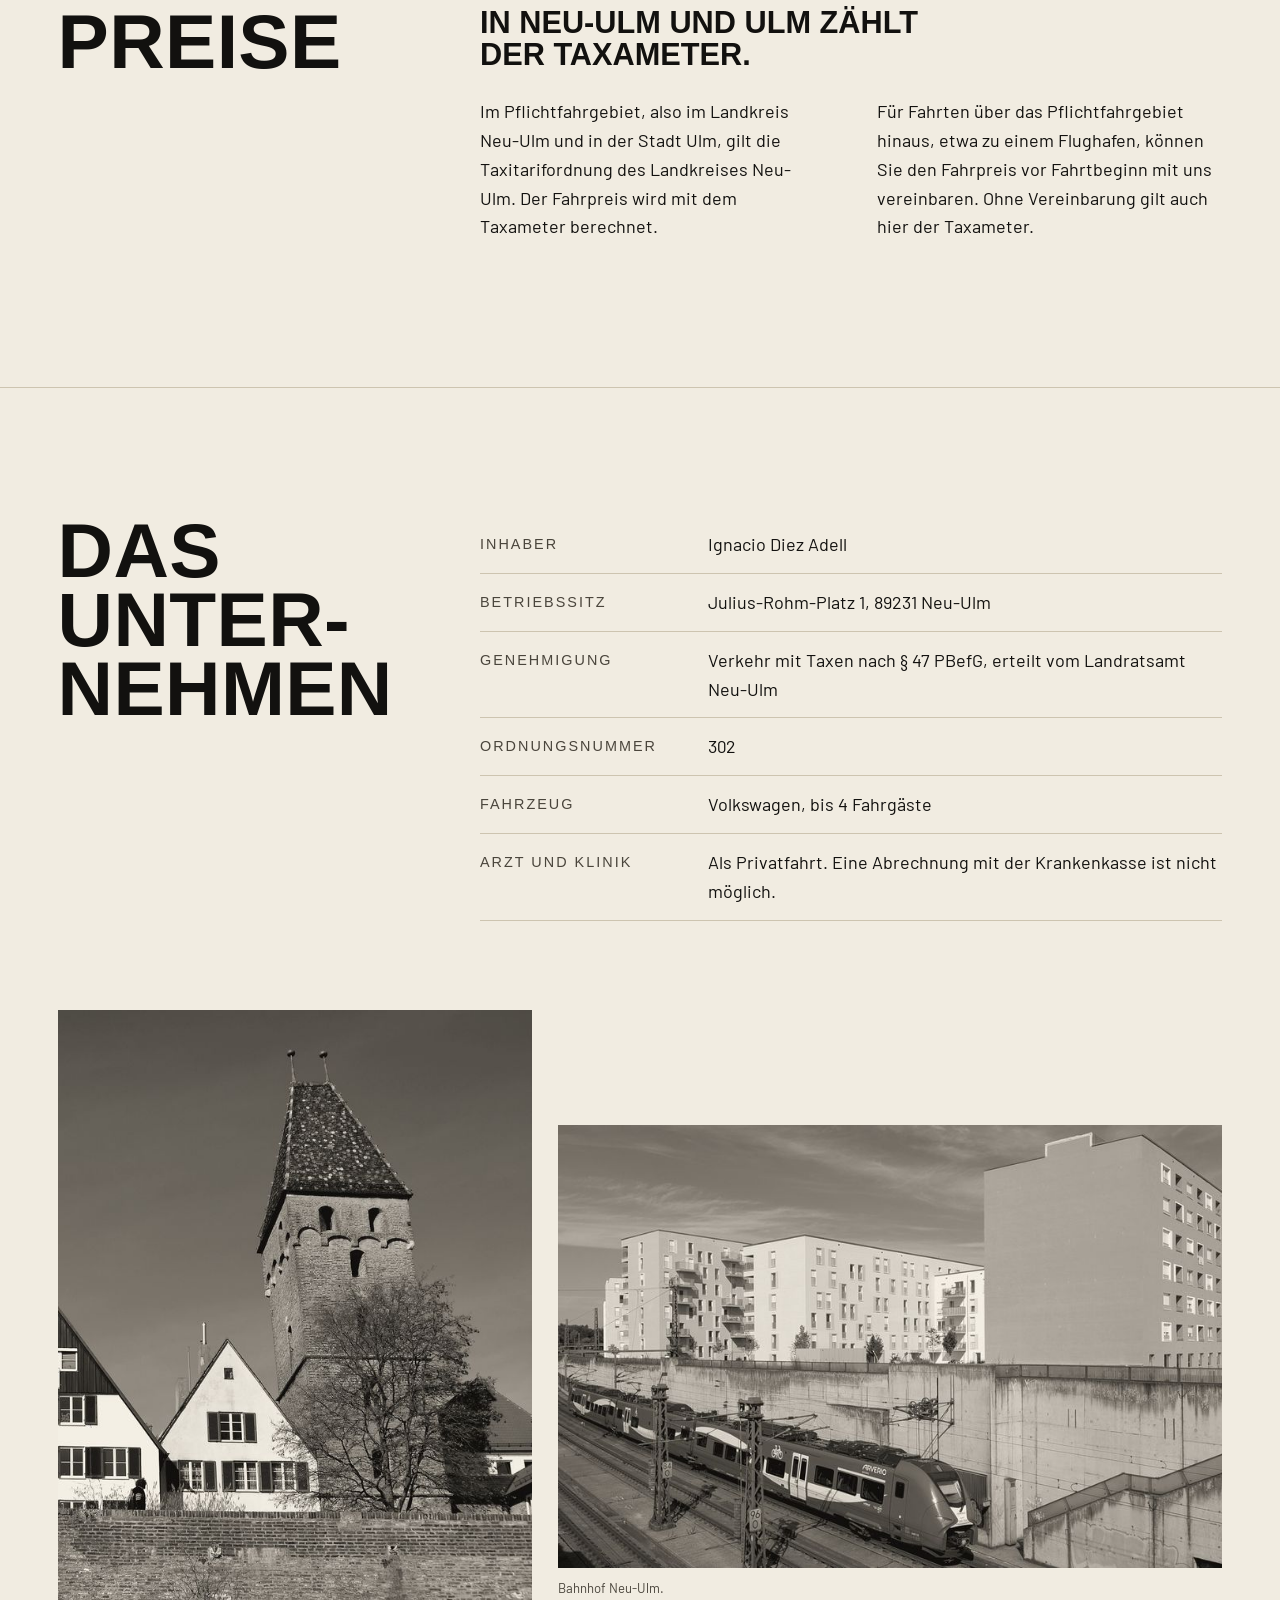
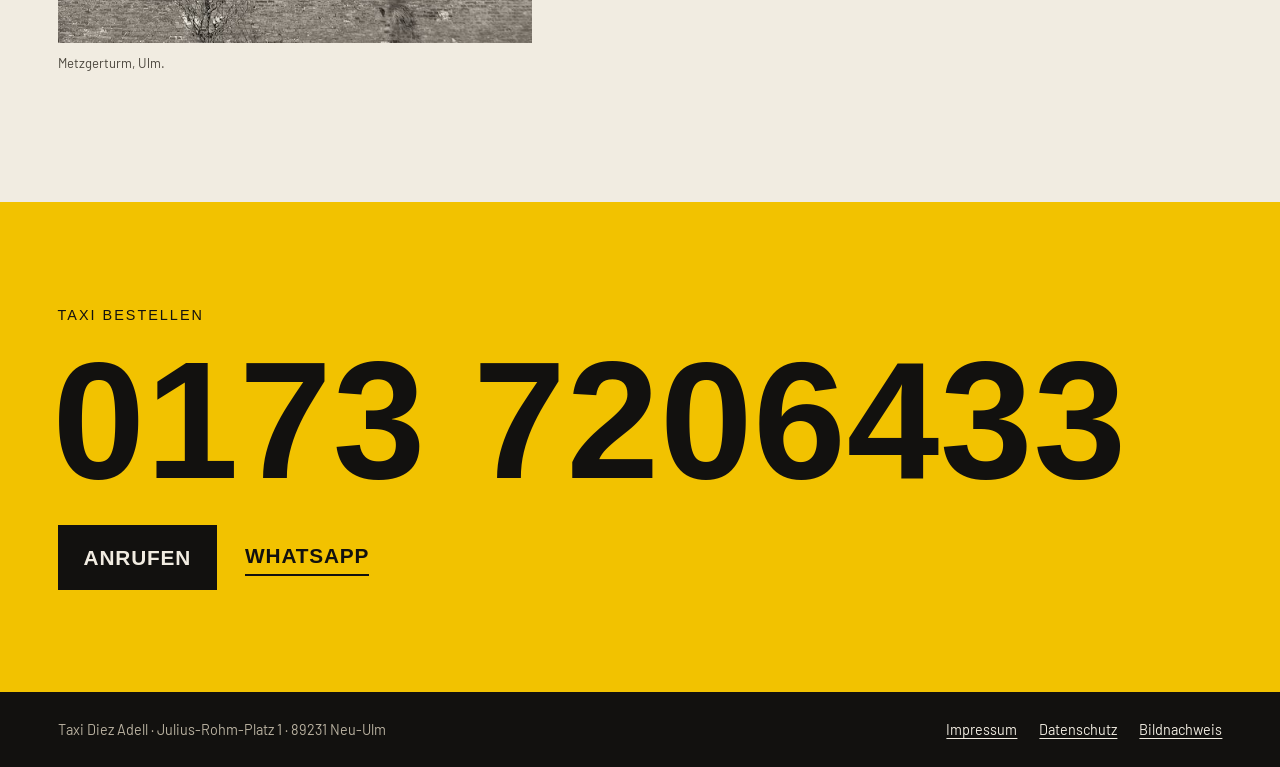
==== commit e51f123a: "Redesign 2: editoriales Layout, Abfahrtstafel, Barlow, Schwarzweiss-Fotos - Kein 3-Karten-Raster meh" ====
--- a/index.html
+++ b/index.html
@@ -6,128 +6,173 @@
 <title>Taxi Diez Adell · Taxi in Neu-Ulm</title>
 <meta name="description" content="Taxi in Neu-Ulm. Fahrten in Neu-Ulm und Ulm, nach Senden und zu den Flughäfen Memmingen, Stuttgart und München. Telefon und WhatsApp: 0173 7206433.">
 <meta name="robots" content="noindex, nofollow">
+<meta name="theme-color" content="#12110F">
+<link rel="preload" href="fonts/barlow-condensed-latin-600-normal.woff2" as="font" type="font/woff2" crossorigin>
 <link rel="stylesheet" href="fonts.css">
 <style>
+/* Farben aus dem deutschen Taxi: Hellelfenbein (RAL 1015) als Grund, Schwarz, Gelb vom Dachzeichen nur als Akzent.
+   Schrift: Barlow Condensed in Versalien, angelehnt an Straßenschilder (DIN 1451). */
 :root {
-  --paper: #F7F5F0;
-  --card: #FFFFFF;
-  --ink: #161513;
-  --muted: #5B5750;
-  --line: #DDD8CE;
-  --ivory: #EADDC5;   /* angelehnt an Hellelfenbein (RAL 1015) */
-  --sign: #F4C300;    /* Taxi-Dachzeichen */
-  --wa: #1F8F4E;
-  --sans: "Hanken Grotesk", "Segoe UI", system-ui, sans-serif;
-  --gut: clamp(16px, 4vw, 48px);
+  --ivory: #F1ECE1;
+  --ivory-2: #E7DFCD;
+  --ink: #12110F;
+  --ink-2: #4A453C;
+  --rule: #CDC4B0;
+  --sign: #F2C200;
+  --display: "Barlow Condensed", "Arial Narrow", sans-serif;
+  --text: "Barlow", "Segoe UI", system-ui, sans-serif;
+  --gut: clamp(16px, 4.5vw, 64px);
+  --max: 1360px;
 }
 * { box-sizing: border-box; }
 html { -webkit-text-size-adjust: 100%; }
-body { margin: 0; background: var(--paper); color: var(--ink); font: 17px/1.55 var(--sans); overflow-x: hidden; }
+body { margin: 0; background: var(--ivory); color: var(--ink); font: 400 18px/1.6 var(--text); overflow-x: hidden; }
 img { display: block; max-width: 100%; height: auto; }
 a { color: inherit; }
-:focus-visible { outline: 3px solid var(--ink); outline-offset: 2px; }
-.wrap { max-width: 1180px; margin: 0 auto; padding-inline: var(--gut); }
-h1, h2, h3 { margin: 0; line-height: 1.1; font-weight: 600; letter-spacing: -.015em; text-wrap: balance; }
-.tnum { font-variant-numeric: tabular-nums; white-space: nowrap; }
-
-/* header */
-.top { border-bottom: 1px solid var(--line); background: var(--paper); }
-.top .wrap { display: flex; align-items: center; justify-content: space-between; gap: 16px; padding-block: 14px; }
-.brand { display: flex; align-items: center; gap: 10px; text-decoration: none; font-weight: 600; font-size: 1.15rem; }
-.sign { background: var(--sign); color: #111; font-size: .72rem; font-weight: 700; letter-spacing: .12em; padding: 4px 8px 3px; border-radius: 4px; border: 1px solid #C99F00; }
-.top-tel { text-decoration: none; font-weight: 600; }
-.top-tel span { color: var(--muted); font-weight: 400; margin-right: 6px; }
-
-/* buttons */
-.btn { display: inline-flex; align-items: center; justify-content: center; gap: 10px; min-height: 52px; padding: 12px 22px; border-radius: 10px; font: 600 1.02rem var(--sans); text-decoration: none; border: 2px solid var(--ink); cursor: pointer; }
-.btn svg { width: 20px; height: 20px; flex: none; }
-.btn-call { background: var(--ink); color: #fff; }
-.btn-call:hover { background: #333; }
-.btn-wa { background: transparent; color: var(--ink); }
-.btn-wa:hover { background: var(--card); }
-
-/* intro */
-.intro { padding-block: clamp(36px, 6vw, 72px) clamp(28px, 4vw, 48px); display: grid; grid-template-columns: 1.15fr .85fr; gap: clamp(28px, 5vw, 64px); align-items: start; }
-.intro h1 { font-size: clamp(2.4rem, 6vw, 4.2rem); }
-.lead { font-size: clamp(1.08rem, 1.6vw, 1.25rem); color: var(--muted); max-width: 34ch; margin: 18px 0 26px; }
-.actions { display: flex; flex-wrap: wrap; gap: 12px; }
-.facts { list-style: none; margin: 30px 0 0; padding: 0; display: grid; gap: 8px; color: var(--muted); font-size: .98rem; }
-.facts li { padding-left: 22px; position: relative; }
-.facts li::before { content: ""; position: absolute; left: 0; top: .55em; width: 10px; height: 10px; border-radius: 2px; background: var(--sign); border: 1px solid #C99F00; }
-
-/* booking form */
-.book { background: var(--card); border: 1px solid var(--line); border-radius: 14px; padding: clamp(18px, 3vw, 28px); }
-.book h2 { font-size: 1.35rem; }
-.book .sub { margin: 6px 0 18px; color: var(--muted); font-size: .95rem; }
-.field { display: grid; gap: 6px; margin-bottom: 14px; }
-.field label { font-size: .9rem; font-weight: 600; }
-.field input, .field select { width: 100%; min-width: 0; min-height: 48px; padding: 10px 12px; border: 1px solid #BDB6A8; border-radius: 8px; background: #fff; color: var(--ink); font: 400 1rem var(--sans); }
-.field input:focus, .field select:focus { outline: 3px solid var(--sign); outline-offset: 0; border-color: var(--ink); }
-.two { display: grid; grid-template-columns: 1.4fr 1fr; gap: 12px; }
-.book .btn { width: 100%; background: var(--wa); border-color: var(--wa); color: #fff; margin-top: 4px; }
-.book .btn:hover { background: #18773F; }
-.note { font-size: .84rem; color: var(--muted); margin: 12px 0 0; }
-.hint { min-height: 1.3em; font-size: .9rem; margin: 10px 0 0; font-weight: 600; }
-
-/* photo */
-.photo { margin: 0; }
-.photo img { width: 100%; aspect-ratio: 2.1 / 1; object-fit: cover; }
-.photo figcaption, .place figcaption { font-size: .8rem; color: var(--muted); padding-top: 8px; }
-
-/* sections */
-.sec { padding-block: clamp(48px, 8vw, 96px); }
-.sec + .sec { border-top: 1px solid var(--line); }
-.sec h2 { font-size: clamp(1.8rem, 4vw, 2.6rem); }
-.sec .intro-text { color: var(--muted); max-width: 60ch; margin: 12px 0 32px; }
-
-.places { display: grid; grid-template-columns: repeat(3, 1fr); gap: clamp(16px, 2.4vw, 28px); }
-.place { margin: 0; }
-.place img { width: 100%; aspect-ratio: 4 / 5; object-fit: cover; border-radius: 8px; }
-.place h3 { font-size: 1.3rem; margin-top: 14px; }
-.place p { margin: 6px 0 0; color: var(--muted); }
-
-.split { display: grid; grid-template-columns: 1fr 1fr; gap: clamp(32px, 6vw, 80px); }
-.airports { list-style: none; margin: 20px 0 0; padding: 0; border-top: 1px solid var(--line); }
-.airports li { display: flex; justify-content: space-between; gap: 16px; padding: 14px 0; border-bottom: 1px solid var(--line); }
-.airports b { font-weight: 600; }
-.airports span { color: var(--muted); }
-.small { font-size: .88rem; color: var(--muted); margin-top: 12px; }
-.prices p { margin: 14px 0 0; }
-
-.good { list-style: none; margin: 0; padding: 0; display: grid; grid-template-columns: repeat(3, 1fr); gap: 16px; }
-.good li { background: var(--ivory); border-radius: 10px; padding: 18px 20px; }
-.good b { display: block; font-size: 1.05rem; margin-bottom: 4px; }
-.good span { color: #4A453D; font-size: .95rem; }
-
-/* contact */
-.contact { background: var(--ink); color: #fff; }
-.contact .wrap { padding-block: clamp(44px, 7vw, 80px); display: grid; grid-template-columns: 1.2fr 1fr; gap: 32px; align-items: end; }
-.contact h2 { font-size: clamp(1.8rem, 4vw, 2.6rem); }
-.contact .big { display: inline-block; margin-top: 14px; font-size: clamp(1.8rem, 5vw, 2.8rem); font-weight: 600; text-decoration: none; border-bottom: 3px solid var(--sign); }
-.contact address { font-style: normal; color: #CFCAC0; line-height: 1.7; }
-.contact .btn-call { background: var(--sign); color: #111; border-color: var(--sign); }
-.contact .btn-wa { color: #fff; border-color: #fff; }
-.contact .btn-wa:hover { background: #2a2925; }
-.contact .actions { margin-top: 22px; }
-
-footer { background: var(--ink); color: #A9A398; border-top: 1px solid #333; font-size: .86rem; }
-footer .wrap { display: flex; flex-wrap: wrap; justify-content: space-between; gap: 8px 24px; padding-block: 20px; }
-footer a { color: #fff; }
-.preview { position: fixed; right: 12px; bottom: 12px; z-index: 9; font-size: .7rem; font-weight: 600; letter-spacing: .08em; text-transform: uppercase; background: var(--sign); color: #111; border-radius: 4px; padding: 4px 8px; }
-
-@media (max-width: 900px) {
-  .intro { grid-template-columns: 1fr; }
-  .split { grid-template-columns: 1fr; }
-  .good { grid-template-columns: 1fr; }
-  .contact .wrap { grid-template-columns: 1fr; align-items: start; }
+:focus-visible { outline: 2px solid var(--ink); outline-offset: 3px; }
+.wrap { max-width: var(--max); margin: 0 auto; padding-inline: var(--gut); }
+.d { font-family: var(--display); font-weight: 600; text-transform: uppercase; letter-spacing: .005em; line-height: .9; margin: 0; }
+.eyebrow { font-family: var(--display); font-weight: 500; text-transform: uppercase; letter-spacing: .14em; font-size: .9rem; color: var(--ink-2); margin: 0; }
+.num { font-variant-numeric: tabular-nums lining-nums; white-space: nowrap; }
+
+/* Kopf */
+.top .wrap { display: flex; justify-content: space-between; align-items: center; gap: 16px; padding-block: 22px; border-bottom: 1px solid var(--rule); }
+.mark { text-decoration: none; display: flex; align-items: baseline; gap: 12px; }
+.mark b { font-family: var(--display); font-weight: 600; font-size: 1.55rem; letter-spacing: .02em; text-transform: uppercase; line-height: 1; }
+.mark span { font-family: var(--display); font-weight: 500; font-size: .82rem; letter-spacing: .16em; text-transform: uppercase; color: var(--ink-2); }
+.top-tel { font-family: var(--display); font-weight: 600; font-size: 1.25rem; letter-spacing: .03em; text-decoration: none; }
+.top-tel:hover { text-decoration: underline; text-decoration-color: var(--sign); text-decoration-thickness: 3px; text-underline-offset: 6px; }
+
+/* Einstieg */
+.hero { display: grid; grid-template-columns: repeat(12, 1fr); gap: 0 clamp(16px, 2vw, 32px); padding-block: clamp(40px, 7vw, 96px) clamp(56px, 8vw, 120px); align-items: end; }
+.hero-text { grid-column: 1 / 8; }
+.hero h1 { font-size: clamp(4.6rem, 14.5vw, 13.5rem); margin: 22px 0 0; margin-left: -.04em; }
+.hero p.lead { max-width: 33ch; font-size: clamp(1.1rem, 1.5vw, 1.3rem); margin: 30px 0 0; }
+.cta { display: flex; flex-wrap: wrap; align-items: center; gap: 14px 28px; margin-top: 34px; }
+.call { display: inline-flex; align-items: center; gap: 14px; background: var(--ink); color: var(--ivory); text-decoration: none; padding: 16px 26px 15px; font-family: var(--display); font-weight: 600; font-size: 1.3rem; letter-spacing: .04em; text-transform: uppercase; transition: background .2s; }
+.call:hover { background: #2B2924; }
+.call i { width: 9px; height: 9px; border-radius: 50%; background: var(--sign); }
+.link { font-family: var(--display); font-weight: 600; font-size: 1.3rem; letter-spacing: .04em; text-transform: uppercase; text-decoration: none; border-bottom: 2px solid var(--ink); padding-bottom: 2px; }
+.link:hover { border-color: var(--sign); }
+.hero-photo { grid-column: 8 / 13; margin: 0; position: relative; }
+.hero-photo img { width: 100%; aspect-ratio: 4 / 5; object-fit: cover; }
+.plate { position: absolute; left: -18px; bottom: 56px; background: var(--sign); color: var(--ink); font-family: var(--display); font-weight: 600; text-transform: uppercase; padding: 8px 14px 6px; line-height: 1; box-shadow: 0 1px 0 rgba(0,0,0,.25); }
+.plate small { display: block; font-size: .72rem; letter-spacing: .2em; font-weight: 500; }
+.plate span { font-size: 2.1rem; letter-spacing: .04em; }
+figcaption { font-size: .82rem; color: var(--ink-2); margin-top: 10px; }
+
+/* Anfrage */
+.ask { background: var(--ink); color: var(--ivory); }
+.ask .wrap { display: grid; grid-template-columns: 4fr 8fr; gap: clamp(28px, 4vw, 64px); padding-block: clamp(48px, 6vw, 80px); }
+.ask h2 { font-size: clamp(2.6rem, 5vw, 4.2rem); }
+.ask .sub { color: #B9B1A0; margin: 16px 0 0; max-width: 32ch; font-size: 1rem; }
+.form { display: grid; grid-template-columns: 1fr 1fr; gap: 26px 32px; align-content: start; }
+.f { display: grid; gap: 6px; min-width: 0; }
+.f label { font-family: var(--display); font-weight: 500; font-size: .85rem; letter-spacing: .16em; text-transform: uppercase; color: #B9B1A0; }
+.f input, .f select { width: 100%; min-width: 0; background: transparent; color: var(--ivory); border: 0; border-bottom: 1px solid #5A554B; padding: 8px 0 10px; font: 400 1.15rem var(--text); border-radius: 0; color-scheme: dark; }
+.f select option { background: var(--ink); }
+.f input::placeholder { color: #7D766A; }
+.f input:focus, .f select:focus { outline: none; border-bottom-color: var(--sign); }
+.form .row { grid-column: 1 / -1; display: flex; flex-wrap: wrap; align-items: center; justify-content: space-between; gap: 16px 28px; margin-top: 6px; }
+.send { background: var(--sign); color: var(--ink); border: 0; cursor: pointer; padding: 16px 28px 15px; font-family: var(--display); font-weight: 600; font-size: 1.25rem; letter-spacing: .04em; text-transform: uppercase; }
+.send:hover { background: #FFD43A; }
+.fine { font-size: .88rem; color: #B9B1A0; margin: 0; max-width: 46ch; }
+.fine a { color: var(--ivory); }
+.hint { grid-column: 1 / -1; min-height: 1.4em; margin: 0; color: var(--sign); font-weight: 500; }
+
+/* Abschnitte */
+.sec { padding-block: clamp(72px, 10vw, 140px); }
+.split { display: grid; grid-template-columns: 4fr 8fr; gap: clamp(28px, 4vw, 64px); }
+.split h2 { font-size: clamp(2.8rem, 6vw, 5.2rem); }
+.split .intro { color: var(--ink-2); margin: 18px 0 0; max-width: 30ch; }
+
+/* Fahrtziele wie eine Abfahrtstafel */
+.board { width: 100%; border-collapse: collapse; }
+.board th { text-align: left; font-family: var(--display); font-weight: 500; font-size: .82rem; letter-spacing: .16em; text-transform: uppercase; color: var(--ink-2); padding: 0 0 12px; border-bottom: 2px solid var(--ink); }
+.board td { padding: 18px 0 16px; border-bottom: 1px solid var(--rule); vertical-align: baseline; }
+.board th:nth-child(2), .board td:nth-child(2) { text-align: right; padding-right: clamp(16px, 4vw, 56px); }
+.board .to { font-family: var(--display); font-weight: 600; text-transform: uppercase; font-size: clamp(1.6rem, 3vw, 2.4rem); line-height: 1; letter-spacing: .01em; }
+.board .to small { font-family: var(--text); font-weight: 500; text-transform: none; font-size: .95rem; letter-spacing: 0; color: var(--ink-2); margin-left: 10px; }
+.board .km { font-family: var(--display); font-weight: 500; font-size: 1.3rem; }
+.board .pay { color: var(--ink-2); font-size: 1rem; }
+.board .pay b { font-weight: 600; color: var(--ink); }
+.board tr.gap td { padding-top: 34px; }
+.note { font-size: .9rem; color: var(--ink-2); margin: 18px 0 0; max-width: 62ch; }
+
+.band { margin: 0; }
+.band img { width: 100%; aspect-ratio: 2.4 / 1; object-fit: cover; }
+.band figcaption { max-width: var(--max); margin: 10px auto 0; padding-inline: var(--gut); }
+
+/* Preise */
+.prices .cols { columns: 2; column-gap: clamp(24px, 4vw, 56px); }
+.prices .cols p { margin: 0 0 18px; break-inside: avoid; }
+.prices .lead-in { font-family: var(--display); font-weight: 600; text-transform: uppercase; font-size: clamp(1.5rem, 2.4vw, 2rem); line-height: 1.05; margin: 0 0 26px; max-width: 26ch; }
+
+/* Unternehmen */
+.firm { border-top: 1px solid var(--rule); }
+.facts { margin: 0; display: grid; grid-template-columns: max-content 1fr; }
+.facts dt, .facts dd { padding: 14px 0; border-bottom: 1px solid var(--rule); margin: 0; }
+.facts dt { font-family: var(--display); font-weight: 500; font-size: .9rem; letter-spacing: .14em; text-transform: uppercase; color: var(--ink-2); padding-right: clamp(20px, 4vw, 56px); padding-top: 17px; }
+.pair { display: grid; grid-template-columns: 5fr 7fr; gap: clamp(16px, 2vw, 28px); margin-top: clamp(48px, 7vw, 96px); align-items: start; }
+.pair figure { margin: 0; }
+.pair .b { margin-top: clamp(40px, 9vw, 140px); }
+.pair img { width: 100%; object-fit: cover; }
+.pair .a img { aspect-ratio: 3 / 4; }
+.pair .b img { aspect-ratio: 3 / 2; }
+
+/* Kontakt */
+.contact { background: var(--sign); }
+.contact .wrap { padding-block: clamp(56px, 8vw, 112px); }
+.contact .eyebrow { color: var(--ink); }
+.contact .big { display: block; font-family: var(--display); font-weight: 600; font-size: clamp(3.4rem, 13vw, 12rem); line-height: .9; letter-spacing: .005em; text-decoration: none; margin: 18px 0 0; margin-left: -.03em; }
+.contact .big:hover { text-decoration: underline; text-decoration-thickness: 6px; text-underline-offset: 12px; }
+.contact .cta { margin-top: 30px; }
+.contact .call:hover { background: #2B2924; }
+.contact .link:hover { border-color: var(--ivory); }
+
+footer { background: var(--ink); color: #B9B1A0; font-size: .9rem; }
+footer .wrap { display: flex; flex-wrap: wrap; justify-content: space-between; gap: 10px 32px; padding-block: 26px; }
+footer a { color: var(--ivory); text-underline-offset: 3px; }
+footer nav { display: flex; flex-wrap: wrap; gap: 6px 22px; }
+.preview { position: fixed; right: 12px; bottom: 12px; z-index: 9; font-family: var(--display); font-weight: 600; font-size: .78rem; letter-spacing: .14em; text-transform: uppercase; background: var(--ink); color: var(--ivory); padding: 5px 9px 4px; }
+
+/* dezente Einblendung beim Scrollen */
+.js .rv { opacity: 0; transform: translateY(18px); transition: opacity .9s cubic-bezier(.2,.7,.2,1), transform .9s cubic-bezier(.2,.7,.2,1); }
+.js .rv.in { opacity: 1; transform: none; }
+@media (prefers-reduced-motion: reduce) { .js .rv { opacity: 1; transform: none; transition: none; } }
+
+@media (max-width: 1000px) {
+  .hero-text { grid-column: 1 / -1; }
+  .hero-photo { grid-column: 3 / -1; margin-top: 48px; }
+  .ask .wrap, .split { grid-template-columns: 1fr; }
+  .prices .cols { columns: 1; }
 }
-@media (max-width: 700px) {
-  .places { grid-template-columns: 1fr; }
-  .place img { aspect-ratio: 4 / 3; }
-  .photo img { aspect-ratio: 16 / 10; }
-  .top-tel span { display: none; }
-  .actions .btn { flex: 1 1 100%; }
-  .two { grid-template-columns: 1fr; }
+@media (max-width: 640px) {
+  body { font-size: 17px; }
+  .mark span { display: none; }
+  .hero-photo { grid-column: 1 / -1; margin-left: 18px; }
+  .plate { left: -18px; bottom: 32px; }
+  .cta { flex-direction: column; align-items: stretch; }
+  .call { justify-content: center; }
+  .link { align-self: flex-start; }
+  .form { grid-template-columns: 1fr; }
+  .send { width: 100%; }
+  .board thead { display: none; }
+  .board, .board tbody, .board tr, .board td { display: block; }
+  .board tr { padding: 16px 0 14px; border-bottom: 1px solid var(--rule); display: grid; grid-template-columns: 1fr auto; gap: 6px 12px; }
+  .board tr.gap { padding-top: 16px; }
+  .board td { padding: 0; border: 0; }
+  .board td:nth-child(2) { padding-right: 0; text-align: left; }
+  .board .pay { text-align: right; }
+  .board td:first-child { grid-column: 1 / -1; }
+  .board .to small { display: block; margin: 4px 0 0; }
+  .board tr.gap td { padding-top: 0; }
+  .band img { aspect-ratio: 16 / 10; }
+  .facts { grid-template-columns: 1fr; }
+  .facts dt { border-bottom: 0; padding-bottom: 0; }
+  .facts dd { padding-top: 2px; }
+  .pair { grid-template-columns: 1fr; }
+  .pair .b { margin-top: 0; }
 }
 </style>
 </head>
@@ -135,122 +180,130 @@
 
 <header class="top">
   <div class="wrap">
-    <a class="brand" href="#top" id="top"><span class="sign">TAXI</span>Diez Adell</a>
-    <a class="top-tel tnum" href="tel:+491737206433"><span>Bestellung</span>0173 7206433</a>
+    <a class="mark" href="#start"><b>Diez Adell</b><span>Taxi · Neu-Ulm</span></a>
+    <a class="top-tel num" href="tel:+491737206433">0173 7206433</a>
   </div>
 </header>
 
-<main>
-  <section class="wrap intro">
+<main id="start">
+  <section class="wrap hero">
+    <div class="hero-text">
+      <p class="eyebrow">Taxiunternehmen in Neu-Ulm</p>
+      <h1 class="d">Taxi<br>Neu-Ulm</h1>
+      <p class="lead">Wagen 302 fährt in Neu-Ulm und Ulm, nach Senden und zu den Flughäfen Memmingen, Stuttgart und München. Bestellen Sie per Telefon oder WhatsApp.</p>
+      <div class="cta">
+        <a class="call" href="tel:+491737206433"><i aria-hidden="true"></i><span class="num">0173 7206433</span></a>
+        <a class="link" href="https://wa.me/491737206433" rel="noopener">WhatsApp</a>
+      </div>
+    </div>
+    <figure class="hero-photo">
+      <img src="img/muenster-700.jpg" srcset="img/muenster-700.jpg 700w, img/muenster-1200.jpg 1200w" sizes="(max-width: 1000px) 90vw, 40vw" width="700" height="875" alt="Blick über die Donau auf Ulm mit dem Münster, im Winter">
+      <div class="plate" aria-hidden="true"><small>Taxi</small><span class="num">302</span></div>
+      <figcaption>Blick über die Donau auf Ulm.</figcaption>
+    </figure>
+  </section>
+
+  <section class="ask" aria-labelledby="h-ask">
+    <div class="wrap">
+      <div>
+        <h2 class="d" id="h-ask">Fahrt<br>anfragen</h2>
+        <p class="sub">Das Formular schreibt eine WhatsApp-Nachricht an uns. Gebucht ist die Fahrt, sobald wir sie bestätigen.</p>
+      </div>
+      <form class="form" id="ride" novalidate>
+        <div class="f"><label for="from">Abholung</label><input id="from" autocomplete="street-address" placeholder="Straße, Hausnummer, Ort"></div>
+        <div class="f"><label for="to">Ziel</label><input id="to" autocomplete="off" placeholder="z. B. Flughafen Memmingen"></div>
+        <div class="f"><label for="when">Datum und Uhrzeit</label><input id="when" type="datetime-local"></div>
+        <div class="f"><label for="pax">Personen</label><select id="pax"><option>1</option><option>2</option><option>3</option><option>4</option></select></div>
+        <p class="hint" id="hint" role="status"></p>
+        <div class="row">
+          <p class="fine">Ihre Angaben werden auf dieser Website nicht gespeichert. Mehr dazu im <a href="datenschutz.html">Datenschutz</a>.</p>
+          <button class="send" type="submit">Per WhatsApp senden</button>
+        </div>
+      </form>
+    </div>
+  </section>
+
+  <section class="sec wrap split" aria-labelledby="h-ziele">
     <div>
-      <h1>Ihr Taxi in Neu-Ulm</h1>
-      <p class="lead">Fahrten in Neu-Ulm und Ulm, nach Senden und zu den Flughäfen. Rufen Sie an oder schreiben Sie uns per WhatsApp.</p>
-      <div class="actions">
-        <a class="btn btn-call" href="tel:+491737206433">
-          <svg viewBox="0 0 24 24" fill="none" stroke="currentColor" stroke-width="2" stroke-linecap="round" stroke-linejoin="round" aria-hidden="true"><path d="M5 4h4l2 5-2.5 1.5a11 11 0 0 0 5 5L15 13l5 2v4a2 2 0 0 1-2 2A16 16 0 0 1 3 6a2 2 0 0 1 2-2"/></svg>
-          <span class="tnum">0173 7206433</span> anrufen
-        </a>
-        <a class="btn btn-wa" href="https://wa.me/491737206433" rel="noopener">WhatsApp schreiben</a>
+      <h2 class="d" id="h-ziele">Fahrt&shy;ziele</h2>
+      <p class="intro">Unser Taxi steht in Neu-Ulm. Nach Ulm, Senden und zu den Flughäfen fahren wir auf Bestellung.</p>
+    </div>
+    <div class="rv">
+      <table class="board">
+        <thead><tr><th scope="col">Ziel</th><th scope="col">ab Neu-Ulm</th><th scope="col">Abrechnung</th></tr></thead>
+        <tbody>
+          <tr><td class="to">Ulm Hauptbahnhof</td><td class="km num">ca. 2 km</td><td class="pay">Taxameter</td></tr>
+          <tr><td class="to">Ulm Innenstadt <small>Münster, Rathaus</small></td><td class="km num">ca. 2 km</td><td class="pay">Taxameter</td></tr>
+          <tr><td class="to">Senden</td><td class="km num">ca. 10 km</td><td class="pay">Taxameter</td></tr>
+          <tr class="gap"><td class="to">Flughafen Memmingen <small>FMM</small></td><td class="km num">ca. 60 km</td><td class="pay"><b>Preis vorab</b> vereinbar</td></tr>
+          <tr><td class="to">Flughafen Stuttgart <small>STR</small></td><td class="km num">ca. 90 km</td><td class="pay"><b>Preis vorab</b> vereinbar</td></tr>
+          <tr><td class="to">Flughafen München <small>MUC</small></td><td class="km num">ca. 160 km</td><td class="pay"><b>Preis vorab</b> vereinbar</td></tr>
+        </tbody>
+      </table>
+      <p class="note">Entfernungen gerundet, je nach Abholort und Strecke. Für frühe Flüge bitte am Vortag bestellen.</p>
+    </div>
+  </section>
+
+  <figure class="band rv">
+    <img src="img/donau-2400.jpg" srcset="img/donau-1000.jpg 1000w, img/donau-2400.jpg 2400w" sizes="100vw" width="2400" height="1000" loading="lazy" alt="Die Donau zwischen Ulm und Neu-Ulm, links das Ulmer Münster und die Stadtmauer">
+    <figcaption>Die Donau zwischen Ulm und Neu-Ulm.</figcaption>
+  </figure>
+
+  <section class="sec wrap split prices" aria-labelledby="h-preise">
+    <div>
+      <h2 class="d" id="h-preise">Preise</h2>
+    </div>
+    <div>
+      <p class="lead-in">In Neu-Ulm und Ulm zählt der Taxameter.</p>
+      <div class="cols">
+        <p>Im Pflichtfahrgebiet, also im Landkreis Neu-Ulm und in der Stadt Ulm, gilt die Taxitarifordnung des Landkreises Neu-Ulm. Der Fahrpreis wird mit dem Taxameter berechnet.</p>
+        <p>Für Fahrten über das Pflichtfahrgebiet hinaus, etwa zu einem Flughafen, können Sie den Fahrpreis vor Fahrtbeginn mit uns vereinbaren. Ohne Vereinbarung gilt auch hier der Taxameter.</p>
       </div>
-      <ul class="facts">
-        <li>Inhaber Ignacio Diez Adell, Betriebssitz Neu-Ulm</li>
-        <li>Taxi-Genehmigung des Landratsamts Neu-Ulm (§ 47 PBefG)</li>
-        <li>Bis 4 Fahrgäste, Vorbestellung möglich</li>
-      </ul>
-    </div>
-
-    <form class="book" id="ride" novalidate>
-      <h2>Fahrt vorbestellen</h2>
-      <p class="sub">Das Formular erstellt eine WhatsApp-Nachricht an uns.</p>
-      <div class="field"><label for="from">Abholadresse</label><input id="from" autocomplete="street-address" placeholder="z. B. Bahnhof Neu-Ulm"></div>
-      <div class="field"><label for="to">Ziel</label><input id="to" autocomplete="off" placeholder="z. B. Flughafen Memmingen"></div>
-      <div class="two">
-        <div class="field"><label for="when">Datum und Uhrzeit</label><input id="when" type="datetime-local"></div>
-        <div class="field"><label for="pax">Personen</label>
-          <select id="pax"><option>1</option><option>2</option><option>3</option><option>4</option></select></div>
+    </div>
+  </section>
+
+  <section class="sec wrap firm" aria-labelledby="h-firma">
+    <div class="split">
+      <div>
+        <h2 class="d" id="h-firma">Das Unter&shy;nehmen</h2>
       </div>
-      <button class="btn" type="submit">Anfrage per WhatsApp senden</button>
-      <p class="hint" id="hint" role="status"></p>
-      <p class="note">Die Fahrt ist erst gebucht, wenn wir sie bestätigen. Ihre Angaben werden auf dieser Website nicht gespeichert. <a href="datenschutz.html">Datenschutz</a></p>
-    </form>
-  </section>
-
-  <figure class="photo">
-    <img src="img/donau-2000.jpg" srcset="img/donau-1000.jpg 1000w, img/donau-2000.jpg 2000w" sizes="100vw" width="2000" height="952" alt="Die Donau zwischen Ulm und Neu-Ulm, links das Ulmer Münster und die Stadtmauer mit dem Metzgerturm">
-    <figcaption class="wrap">Die Donau zwischen Ulm und Neu-Ulm, links das Ulmer Münster.</figcaption>
-  </figure>
-
-  <section class="sec wrap" aria-labelledby="h-wohin">
-    <h2 id="h-wohin">Wohin wir fahren</h2>
-    <p class="intro-text">Unser Taxi steht in Neu-Ulm. Nach Ulm und Senden fahren wir auf Bestellung, ebenso zu Bahnhöfen und Flughäfen.</p>
-    <div class="places">
-      <figure class="place">
-        <img src="img/neu-ulm-600.jpg" srcset="img/neu-ulm-600.jpg 600w, img/neu-ulm-1000.jpg 1000w" sizes="(max-width: 700px) 100vw, 33vw" width="600" height="750" loading="lazy" alt="Die Kleine Donau in Neu-Ulm im Herbst">
-        <h3>Neu-Ulm</h3>
-        <p>Einkauf, Arzttermin, Feierabend: kurze Wege in der Stadt und in den Stadtteilen.</p>
+      <dl class="facts rv">
+        <dt>Inhaber</dt><dd>Ignacio Diez Adell</dd>
+        <dt>Betriebssitz</dt><dd>Julius-Rohm-Platz 1, 89231 Neu-Ulm</dd>
+        <dt>Genehmigung</dt><dd>Verkehr mit Taxen nach § 47 PBefG, erteilt vom Landratsamt Neu-Ulm</dd>
+        <dt>Ordnungsnummer</dt><dd class="num">302</dd>
+        <dt>Fahrzeug</dt><dd>Volkswagen, bis 4 Fahrgäste</dd>
+        <dt>Arzt und Klinik</dt><dd>Als Privatfahrt. Eine Abrechnung mit der Krankenkasse ist nicht möglich.</dd>
+      </dl>
+    </div>
+    <div class="pair">
+      <figure class="a rv">
+        <img src="img/metzgerturm-600.jpg" srcset="img/metzgerturm-600.jpg 600w, img/metzgerturm-1000.jpg 1000w" sizes="(max-width: 640px) 100vw, 40vw" width="600" height="800" loading="lazy" alt="Der Metzgerturm hinter der Ulmer Stadtmauer">
+        <figcaption>Metzgerturm, Ulm.</figcaption>
       </figure>
-      <figure class="place">
-        <img src="img/ulm-600.jpg" srcset="img/ulm-600.jpg 600w, img/ulm-1000.jpg 1000w" sizes="(max-width: 700px) 100vw, 33vw" width="600" height="750" loading="lazy" alt="Der Metzgerturm hinter der Ulmer Stadtmauer">
-        <h3>Ulm</h3>
-        <p>Über die Donau in die Ulmer Innenstadt, zur Universität oder zu den Kliniken.</p>
+      <figure class="b rv">
+        <img src="img/bahnhof-nu-800.jpg" srcset="img/bahnhof-nu-800.jpg 800w, img/bahnhof-nu-1400.jpg 1400w" sizes="(max-width: 640px) 100vw, 56vw" width="800" height="533" loading="lazy" alt="Regionalzug im Bahnhof Neu-Ulm">
+        <figcaption>Bahnhof Neu-Ulm.</figcaption>
       </figure>
-      <figure class="place">
-        <img src="img/bahnhof-600.jpg" srcset="img/bahnhof-600.jpg 600w, img/bahnhof-1000.jpg 1000w" sizes="(max-width: 700px) 100vw, 33vw" width="600" height="750" loading="lazy" alt="Ein Regionalzug im Bahnhof Neu-Ulm" style="object-position: 50% 85%">
-        <h3>Bahnhof</h3>
-        <p>Zum Zug oder vom Zug nach Hause, ab Bahnhof Neu-Ulm und Ulm Hauptbahnhof.</p>
-      </figure>
-    </div>
-  </section>
-
-  <section class="sec wrap split" aria-label="Flughafen und Preise">
-    <div>
-      <h2>Zum Flughafen</h2>
-      <ul class="airports">
-        <li><b>Memmingen (FMM)</b><span class="tnum">ca. 60 km</span></li>
-        <li><b>Stuttgart (STR)</b><span class="tnum">ca. 90 km</span></li>
-        <li><b>München (MUC)</b><span class="tnum">ca. 160 km</span></li>
-      </ul>
-      <p class="small">Entfernungen ab Neu-Ulm, je nach Strecke. Für frühe Flüge bitte am Vortag bestellen.</p>
-    </div>
-    <div class="prices">
-      <h2>Preise</h2>
-      <p>Im Landkreis Neu-Ulm und in der Stadt Ulm gilt die Taxitarifordnung des Landkreises Neu-Ulm. Abgerechnet wird nach Taxameter.</p>
-      <p>Für Fahrten darüber hinaus, zum Beispiel zum Flughafen, können wir den Fahrpreis vor der Fahrt mit Ihnen vereinbaren. Fragen Sie einfach bei der Bestellung.</p>
-    </div>
-  </section>
-
-  <section class="sec wrap" aria-labelledby="h-gut">
-    <h2 id="h-gut" style="margin-bottom:24px">Gut zu wissen</h2>
-    <ul class="good">
-      <li><b>Bis 4 Fahrgäste</b><span>Ein Fahrzeug. Bei viel Gepäck sagen Sie es uns bitte bei der Bestellung.</span></li>
-      <li><b>Arzt und Klinik</b><span>Als Privatfahrt. Eine Abrechnung mit der Krankenkasse ist nicht möglich.</span></li>
-      <li><b>Vorbestellung</b><span>Am einfachsten per WhatsApp oder Telefon, gern auch Tage im Voraus.</span></li>
-    </ul>
+    </div>
   </section>
 </main>
 
 <section class="contact" aria-labelledby="h-kontakt">
   <div class="wrap">
-    <div>
-      <h2 id="h-kontakt">Taxi bestellen</h2>
-      <a class="big tnum" href="tel:+491737206433">0173 7206433</a>
-      <div class="actions">
-        <a class="btn btn-call" href="tel:+491737206433">Anrufen</a>
-        <a class="btn btn-wa" href="https://wa.me/491737206433" rel="noopener">WhatsApp</a>
-      </div>
-    </div>
-    <address>
-      Taxi Diez Adell<br>
-      Inhaber Ignacio Diez Adell<br>
-      Julius-Rohm-Platz 1, 89231 Neu-Ulm
-    </address>
+    <p class="eyebrow" id="h-kontakt">Taxi bestellen</p>
+    <a class="big num" href="tel:+491737206433">0173 7206433</a>
+    <div class="cta">
+      <a class="call" href="tel:+491737206433">Anrufen</a>
+      <a class="link" href="https://wa.me/491737206433" rel="noopener">WhatsApp</a>
+    </div>
   </div>
 </section>
 
 <footer>
   <div class="wrap">
-    <span>© 2026 Taxi Diez Adell</span>
-    <span><a href="impressum.html">Impressum</a> · <a href="datenschutz.html">Datenschutz</a> · <a href="impressum.html#bildnachweis">Bildnachweis</a></span>
+    <span>Taxi Diez Adell · Julius-Rohm-Platz 1 · 89231 Neu-Ulm</span>
+    <nav aria-label="Rechtliches"><a href="impressum.html">Impressum</a><a href="datenschutz.html">Datenschutz</a><a href="impressum.html#bildnachweis">Bildnachweis</a></nav>
   </div>
 </footer>
 
@@ -258,14 +311,23 @@
 
 <script>
 (function () {
+  document.documentElement.classList.add('js');
+  var els = document.querySelectorAll('.rv');
+  if ('IntersectionObserver' in window) {
+    var io = new IntersectionObserver(function (es) {
+      es.forEach(function (e) { if (e.isIntersecting) { e.target.classList.add('in'); io.unobserve(e.target); } });
+    }, { rootMargin: '0px 0px -8% 0px' });
+    els.forEach(function (el) { io.observe(el); });
+  } else { els.forEach(function (el) { el.classList.add('in'); }); }
+
   var f = document.getElementById('ride'), hint = document.getElementById('hint');
   var p = function (n) { return String(n).padStart(2, '0'); };
   f.addEventListener('submit', function (e) {
     e.preventDefault();
     var v = function (id) { return document.getElementById(id).value.trim(); };
     if (!v('from') || !v('to')) {
-      hint.textContent = 'Bitte Abholadresse und Ziel angeben.';
-      (v('from') ? document.getElementById('to') : document.getElementById('from')).focus();
+      hint.textContent = 'Bitte Abholung und Ziel angeben.';
+      document.getElementById(v('from') ? 'to' : 'from').focus();
       return;
     }
     var w = v('when') ? new Date(v('when')) : null;
--- a/fonts.css
+++ b/fonts.css
@@ -1,9 +1,6 @@
-/* Hanken Grotesk (SIL Open Font License 1.1), lokal gehostet */
-@font-face {
-  font-family: 'Hanken Grotesk';
-  font-style: normal;
-  font-weight: 400 700;
-  font-display: swap;
-  src: url(fonts/HankenGrotesk-variable.woff2) format('woff2');
-  unicode-range: U+0000-00FF, U+0131, U+0152-0153, U+02BB-02BC, U+02C6, U+02DA, U+02DC, U+0304, U+0308, U+0329, U+2000-206F, U+20AC, U+2122, U+2191, U+2193, U+2212, U+2215, U+FEFF, U+FFFD;
-}
+/* Barlow und Barlow Condensed (SIL Open Font License 1.1), lokal gehostet */
+@font-face { font-family: 'Barlow'; font-style: normal; font-weight: 400; font-display: swap; src: url(fonts/barlow-latin-400-normal.woff2) format('woff2'); }
+@font-face { font-family: 'Barlow'; font-style: normal; font-weight: 500; font-display: swap; src: url(fonts/barlow-latin-500-normal.woff2) format('woff2'); }
+@font-face { font-family: 'Barlow'; font-style: normal; font-weight: 600; font-display: swap; src: url(fonts/barlow-latin-600-normal.woff2) format('woff2'); }
+@font-face { font-family: 'Barlow Condensed'; font-style: normal; font-weight: 500; font-display: swap; src: url(fonts/barlow-condensed-latin-500-normal.woff2) format('woff2'); }
+@font-face { font-family: 'Barlow Condensed'; font-style: normal; font-weight: 600; font-display: swap; src: url(fonts/barlow-condensed-latin-600-normal.woff2) format('woff2'); }
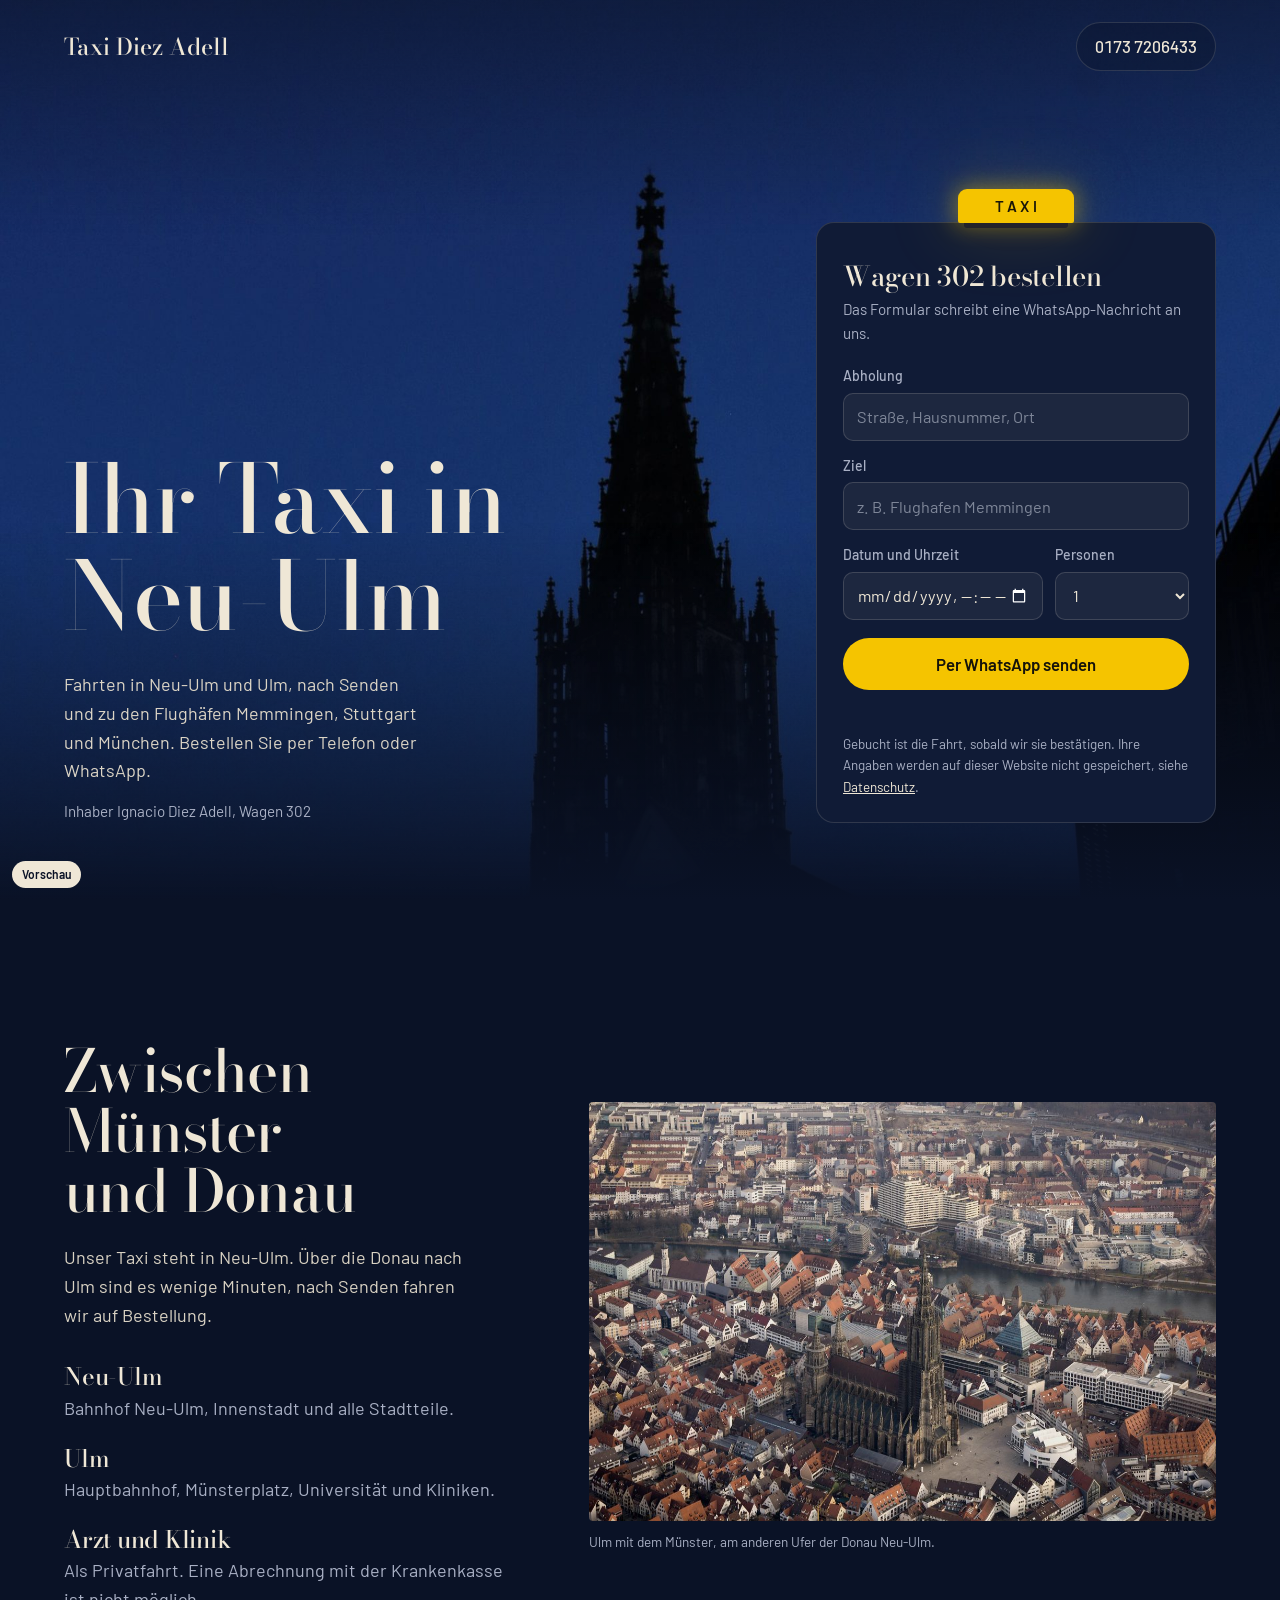
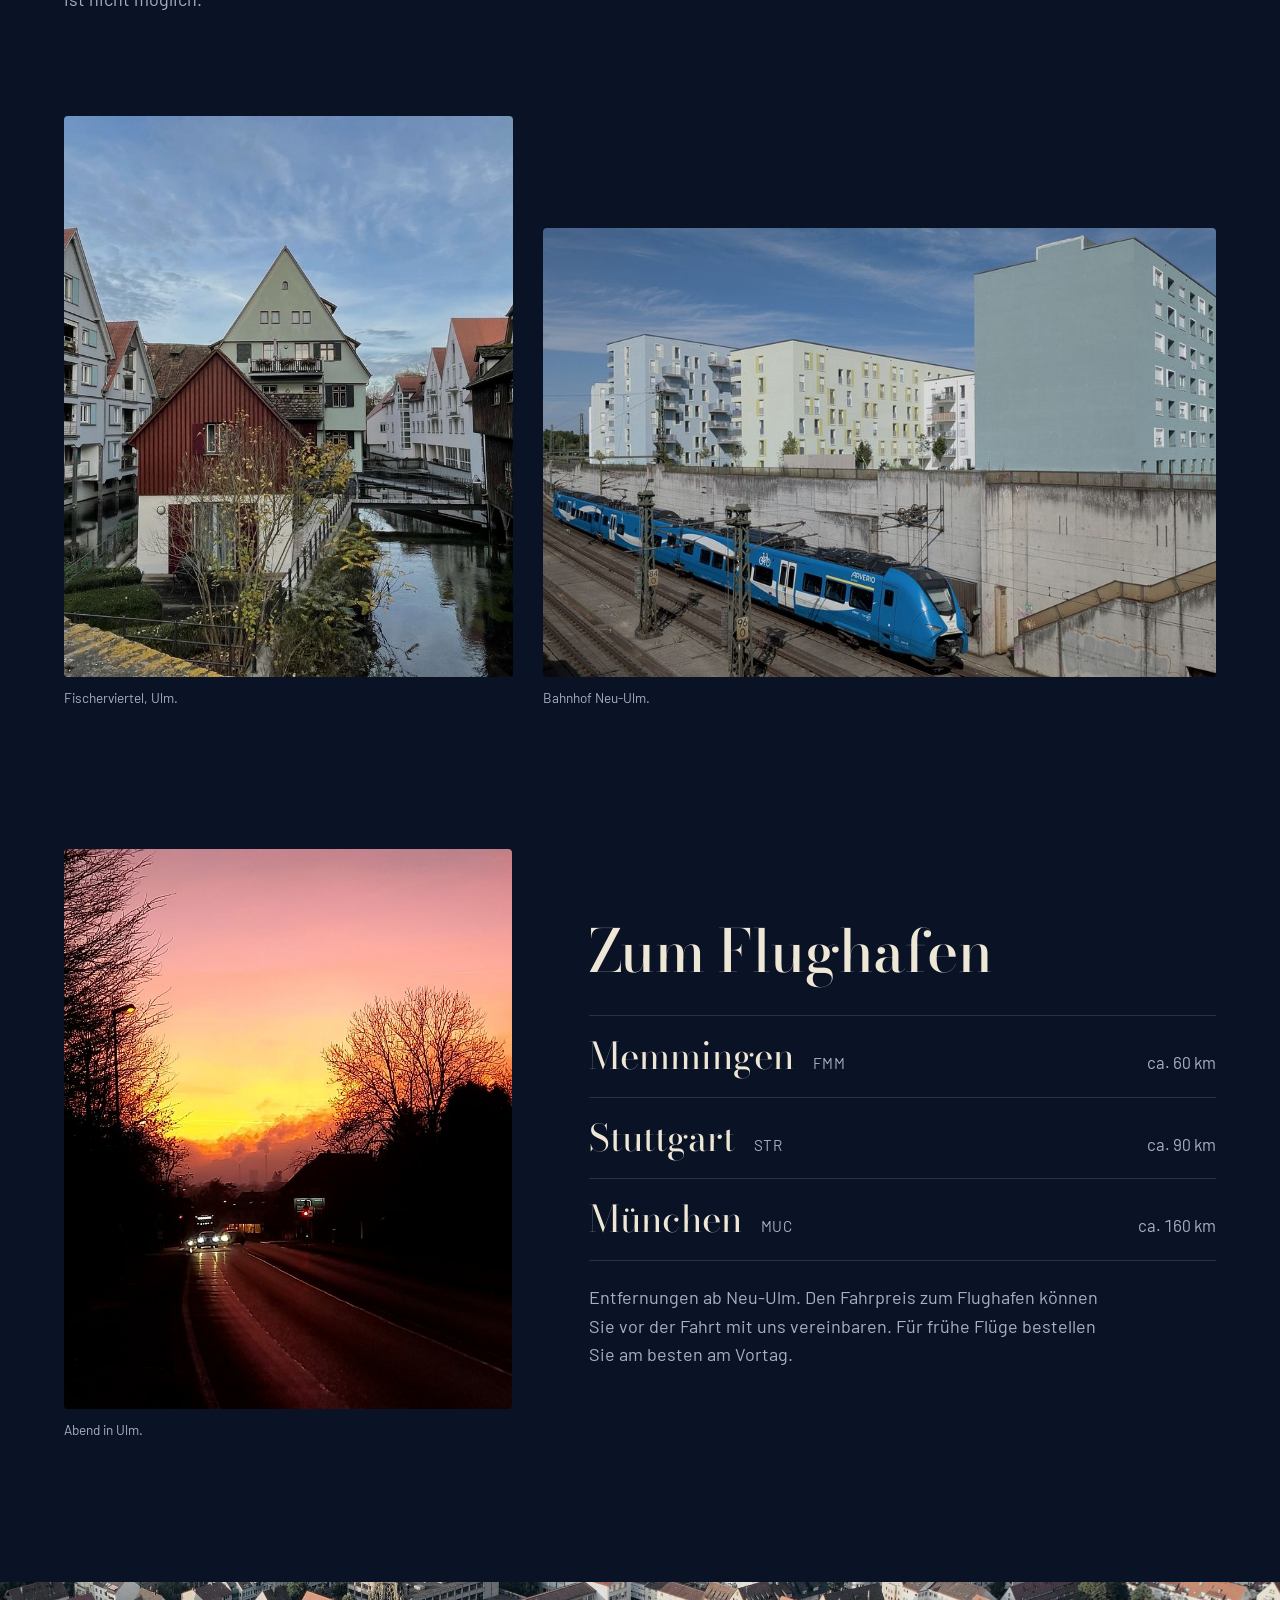
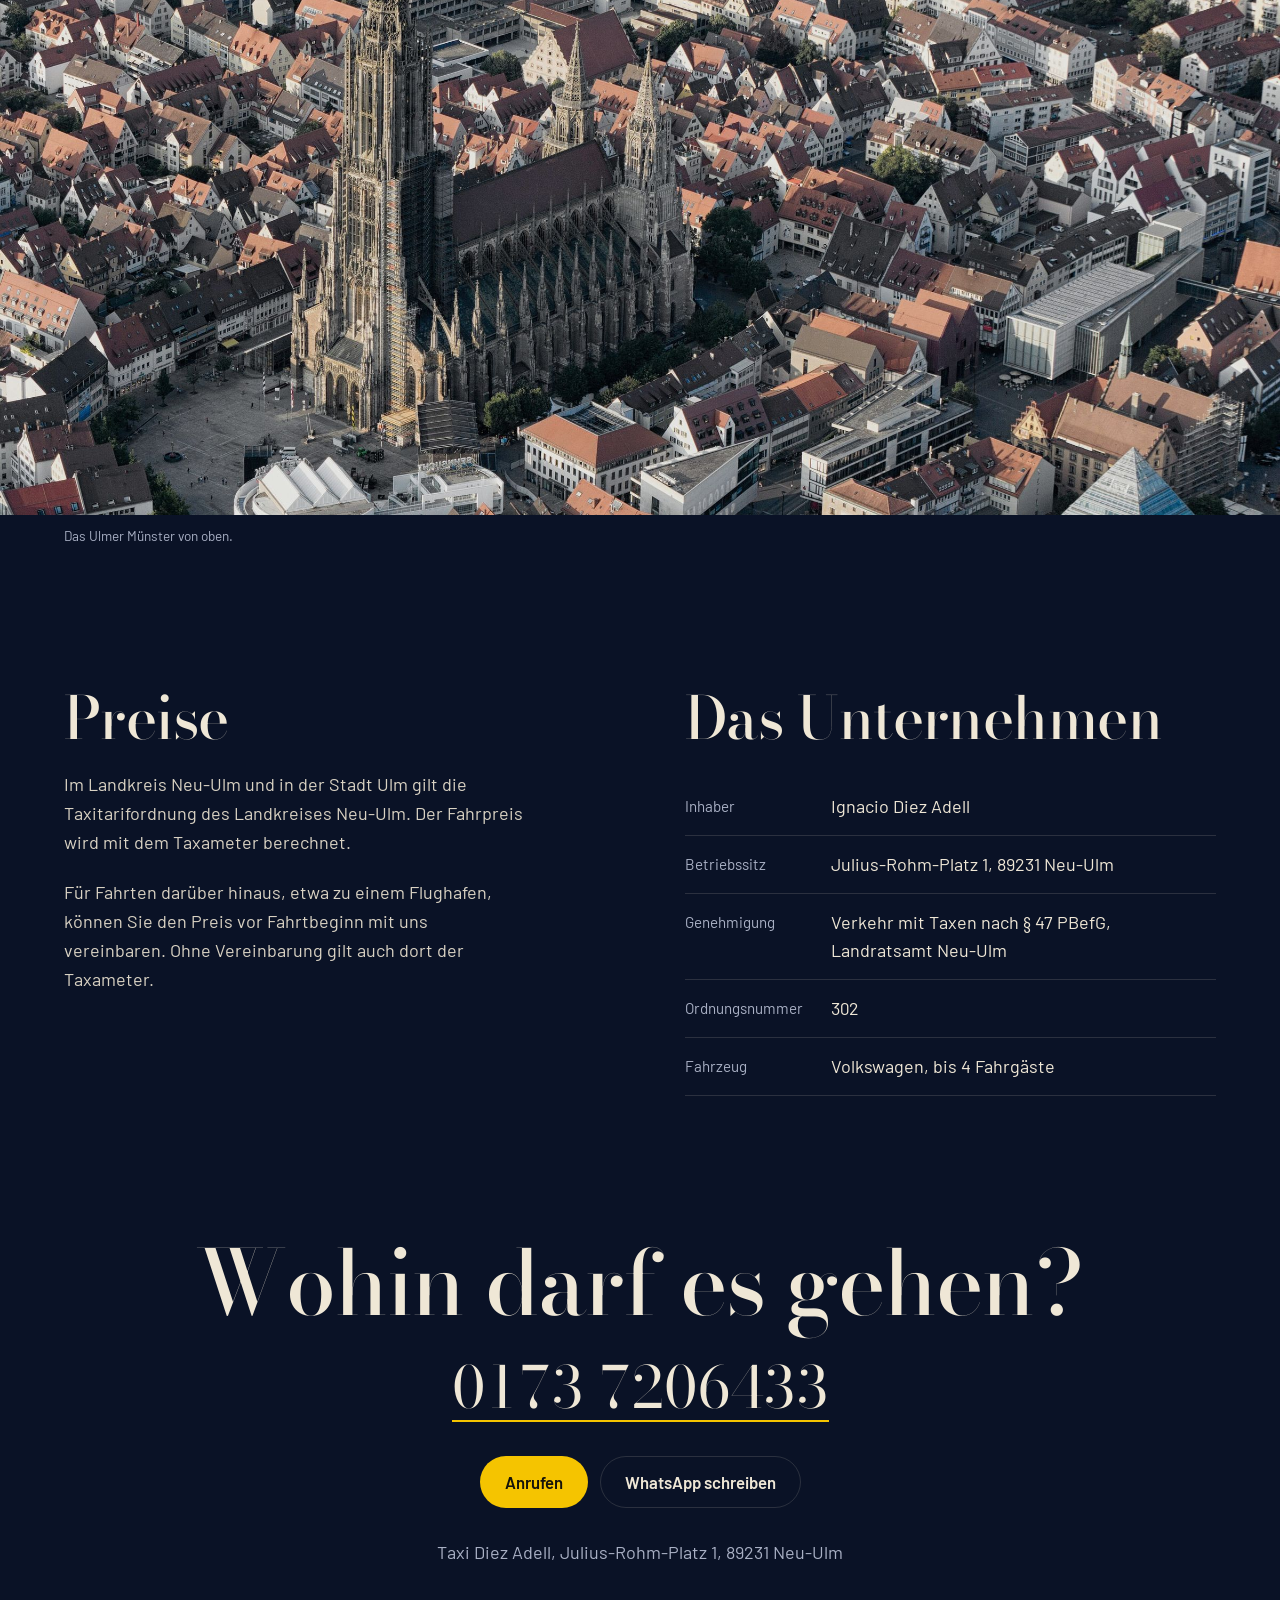
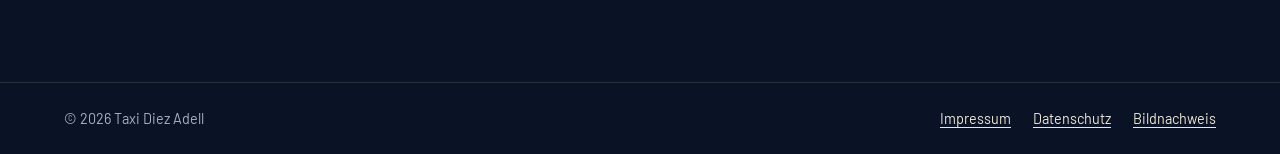
==== commit 162c9147: "Redesign 3: zurück zum dunklen Entwurf, Blaue Stunde am Münster - Titelfoto: Ulmer Münster am Abend;" ====
--- a/index.html
+++ b/index.html
@@ -2,307 +2,286 @@
 <html lang="de">
 <head>
 <meta charset="utf-8">
-<meta name="viewport" content="width=device-width,initial-scale=1">
+<meta name="viewport" content="width=device-width,initial-scale=1,viewport-fit=cover">
 <title>Taxi Diez Adell · Taxi in Neu-Ulm</title>
 <meta name="description" content="Taxi in Neu-Ulm. Fahrten in Neu-Ulm und Ulm, nach Senden und zu den Flughäfen Memmingen, Stuttgart und München. Telefon und WhatsApp: 0173 7206433.">
 <meta name="robots" content="noindex, nofollow">
-<meta name="theme-color" content="#12110F">
-<link rel="preload" href="fonts/barlow-condensed-latin-600-normal.woff2" as="font" type="font/woff2" crossorigin>
+<meta name="theme-color" content="#0A1226">
+<link rel="preload" href="fonts/BodoniModa-normal-400-700.woff2" as="font" type="font/woff2" crossorigin>
+<link rel="preload" href="img/muenster-nacht-2400.jpg" as="image" media="(min-width: 761px)">
+<link rel="preload" href="img/muenster-nacht-hoch-1200.jpg" as="image" media="(max-width: 760px)">
 <link rel="stylesheet" href="fonts.css">
 <style>
-/* Farben aus dem deutschen Taxi: Hellelfenbein (RAL 1015) als Grund, Schwarz, Gelb vom Dachzeichen nur als Akzent.
-   Schrift: Barlow Condensed in Versalien, angelehnt an Straßenschilder (DIN 1451). */
+/* Blaue Stunde über dem Ulmer Münster: Grundfarbe aus dem Himmel des Titelfotos,
+   Text in Hellelfenbein (RAL 1015, die deutsche Taxifarbe), Gelb nur dort, wo im Taxi Licht ist. */
 :root {
-  --ivory: #F1ECE1;
-  --ivory-2: #E7DFCD;
-  --ink: #12110F;
-  --ink-2: #4A453C;
-  --rule: #CDC4B0;
-  --sign: #F2C200;
-  --display: "Barlow Condensed", "Arial Narrow", sans-serif;
-  --text: "Barlow", "Segoe UI", system-ui, sans-serif;
-  --gut: clamp(16px, 4.5vw, 64px);
-  --max: 1360px;
+  --night: #0A1226;
+  --night-2: #101B36;
+  --dusk: #17306A;
+  --ivory: #EFE7D6;
+  --mist: #A9B0C4;
+  --sign: #F5C400;
+  --line: rgba(239, 231, 214, .14);
+  --serif: "Bodoni Moda", "Bodoni 72", Didot, Georgia, serif;
+  --sans: "Barlow", "Segoe UI", system-ui, sans-serif;
+  --gut: clamp(16px, 5vw, 72px);
+  --max: 1320px;
+  color-scheme: dark;
 }
 * { box-sizing: border-box; }
 html { -webkit-text-size-adjust: 100%; }
-body { margin: 0; background: var(--ivory); color: var(--ink); font: 400 18px/1.6 var(--text); overflow-x: hidden; }
+body { margin: 0; background: var(--night); color: var(--ivory); font: 400 18px/1.6 var(--sans); overflow-x: hidden; }
 img { display: block; max-width: 100%; height: auto; }
 a { color: inherit; }
-:focus-visible { outline: 2px solid var(--ink); outline-offset: 3px; }
+:focus-visible { outline: 2px solid var(--sign); outline-offset: 3px; }
 .wrap { max-width: var(--max); margin: 0 auto; padding-inline: var(--gut); }
-.d { font-family: var(--display); font-weight: 600; text-transform: uppercase; letter-spacing: .005em; line-height: .9; margin: 0; }
-.eyebrow { font-family: var(--display); font-weight: 500; text-transform: uppercase; letter-spacing: .14em; font-size: .9rem; color: var(--ink-2); margin: 0; }
+h1, h2, h3 { font-family: var(--serif); font-weight: 500; letter-spacing: -.01em; line-height: 1.02; margin: 0; text-wrap: balance; }
 .num { font-variant-numeric: tabular-nums lining-nums; white-space: nowrap; }
-
-/* Kopf */
-.top .wrap { display: flex; justify-content: space-between; align-items: center; gap: 16px; padding-block: 22px; border-bottom: 1px solid var(--rule); }
-.mark { text-decoration: none; display: flex; align-items: baseline; gap: 12px; }
-.mark b { font-family: var(--display); font-weight: 600; font-size: 1.55rem; letter-spacing: .02em; text-transform: uppercase; line-height: 1; }
-.mark span { font-family: var(--display); font-weight: 500; font-size: .82rem; letter-spacing: .16em; text-transform: uppercase; color: var(--ink-2); }
-.top-tel { font-family: var(--display); font-weight: 600; font-size: 1.25rem; letter-spacing: .03em; text-decoration: none; }
-.top-tel:hover { text-decoration: underline; text-decoration-color: var(--sign); text-decoration-thickness: 3px; text-underline-offset: 6px; }
-
-/* Einstieg */
-.hero { display: grid; grid-template-columns: repeat(12, 1fr); gap: 0 clamp(16px, 2vw, 32px); padding-block: clamp(40px, 7vw, 96px) clamp(56px, 8vw, 120px); align-items: end; }
-.hero-text { grid-column: 1 / 8; }
-.hero h1 { font-size: clamp(4.6rem, 14.5vw, 13.5rem); margin: 22px 0 0; margin-left: -.04em; }
-.hero p.lead { max-width: 33ch; font-size: clamp(1.1rem, 1.5vw, 1.3rem); margin: 30px 0 0; }
-.cta { display: flex; flex-wrap: wrap; align-items: center; gap: 14px 28px; margin-top: 34px; }
-.call { display: inline-flex; align-items: center; gap: 14px; background: var(--ink); color: var(--ivory); text-decoration: none; padding: 16px 26px 15px; font-family: var(--display); font-weight: 600; font-size: 1.3rem; letter-spacing: .04em; text-transform: uppercase; transition: background .2s; }
-.call:hover { background: #2B2924; }
-.call i { width: 9px; height: 9px; border-radius: 50%; background: var(--sign); }
-.link { font-family: var(--display); font-weight: 600; font-size: 1.3rem; letter-spacing: .04em; text-transform: uppercase; text-decoration: none; border-bottom: 2px solid var(--ink); padding-bottom: 2px; }
-.link:hover { border-color: var(--sign); }
-.hero-photo { grid-column: 8 / 13; margin: 0; position: relative; }
-.hero-photo img { width: 100%; aspect-ratio: 4 / 5; object-fit: cover; }
-.plate { position: absolute; left: -18px; bottom: 56px; background: var(--sign); color: var(--ink); font-family: var(--display); font-weight: 600; text-transform: uppercase; padding: 8px 14px 6px; line-height: 1; box-shadow: 0 1px 0 rgba(0,0,0,.25); }
-.plate small { display: block; font-size: .72rem; letter-spacing: .2em; font-weight: 500; }
-.plate span { font-size: 2.1rem; letter-spacing: .04em; }
-figcaption { font-size: .82rem; color: var(--ink-2); margin-top: 10px; }
-
-/* Anfrage */
-.ask { background: var(--ink); color: var(--ivory); }
-.ask .wrap { display: grid; grid-template-columns: 4fr 8fr; gap: clamp(28px, 4vw, 64px); padding-block: clamp(48px, 6vw, 80px); }
-.ask h2 { font-size: clamp(2.6rem, 5vw, 4.2rem); }
-.ask .sub { color: #B9B1A0; margin: 16px 0 0; max-width: 32ch; font-size: 1rem; }
-.form { display: grid; grid-template-columns: 1fr 1fr; gap: 26px 32px; align-content: start; }
-.f { display: grid; gap: 6px; min-width: 0; }
-.f label { font-family: var(--display); font-weight: 500; font-size: .85rem; letter-spacing: .16em; text-transform: uppercase; color: #B9B1A0; }
-.f input, .f select { width: 100%; min-width: 0; background: transparent; color: var(--ivory); border: 0; border-bottom: 1px solid #5A554B; padding: 8px 0 10px; font: 400 1.15rem var(--text); border-radius: 0; color-scheme: dark; }
-.f select option { background: var(--ink); }
-.f input::placeholder { color: #7D766A; }
-.f input:focus, .f select:focus { outline: none; border-bottom-color: var(--sign); }
-.form .row { grid-column: 1 / -1; display: flex; flex-wrap: wrap; align-items: center; justify-content: space-between; gap: 16px 28px; margin-top: 6px; }
-.send { background: var(--sign); color: var(--ink); border: 0; cursor: pointer; padding: 16px 28px 15px; font-family: var(--display); font-weight: 600; font-size: 1.25rem; letter-spacing: .04em; text-transform: uppercase; }
-.send:hover { background: #FFD43A; }
-.fine { font-size: .88rem; color: #B9B1A0; margin: 0; max-width: 46ch; }
-.fine a { color: var(--ivory); }
-.hint { grid-column: 1 / -1; min-height: 1.4em; margin: 0; color: var(--sign); font-weight: 500; }
+figure { margin: 0; }
+figcaption { font-size: .85rem; color: var(--mist); margin-top: 10px; }
+
+/* Navigation */
+.nav { position: absolute; inset: 0 0 auto; z-index: 3; padding-top: env(safe-area-inset-top, 0px); }
+.nav .wrap { display: flex; justify-content: space-between; align-items: center; gap: 16px; padding-block: 22px; }
+.brand { font-family: var(--serif); font-size: 1.45rem; font-weight: 500; text-decoration: none; letter-spacing: 0; }
+.nav-tel { font-weight: 500; font-size: 1.05rem; text-decoration: none; padding: 10px 18px; border: 1px solid var(--line); border-radius: 999px; background: rgba(10,18,38,.35); }
+.nav-tel:hover { border-color: var(--ivory); }
+
+/* Titel */
+.hero { position: relative; min-height: min(100svh, 980px); display: flex; align-items: flex-end; isolation: isolate; overflow: hidden; }
+.hero picture img { position: absolute; inset: 0; width: 100%; height: 100%; object-fit: cover; object-position: 50% 35%; z-index: -2; }
+.hero::after { content: ""; position: absolute; inset: 0; z-index: -1; background: linear-gradient(180deg, rgba(10,18,38,.55) 0%, rgba(10,18,38,0) 26%, rgba(10,18,38,0) 58%, var(--night) 100%); }
+.hero-in { width: 100%; display: grid; grid-template-columns: minmax(0, 1fr) minmax(0, 400px); gap: 48px; align-items: end; padding-block: 140px clamp(40px, 6vw, 80px); }
+.hero h1 { font-size: clamp(3.1rem, 7.4vw, 6.6rem); max-width: 9ch; }
+.hero .lead { margin: 26px 0 0; max-width: 36ch; font-size: clamp(1.08rem, 1.4vw, 1.22rem); color: #DCD5C6; }
+.hero .owner { margin: 14px 0 0; font-size: .95rem; color: var(--mist); }
+
+/* Bestellkarte: die Karte ist das Wagendach, darauf das Dachzeichen */
+.order { position: relative; background: var(--night-2); border: 1px solid var(--line); border-radius: 18px; padding: 40px 26px 24px; margin-top: 34px; }
+.roof { position: absolute; top: 0; left: 50%; transform: translate(-50%, -100%); width: 116px; height: 34px; background: #3B3A33; border-radius: 9px 9px 2px 2px; display: grid; place-items: center; font: 600 .95rem var(--sans); letter-spacing: .26em; padding-left: .26em; color: #1A1708; animation: lightOn .5s 1.1s steps(2, end) both; }
+.roof::after { content: ""; position: absolute; left: 6px; right: 6px; bottom: -5px; height: 5px; background: #23232A; border-radius: 0 0 3px 3px; }
+@keyframes lightOn { from { background: #3B3A33; box-shadow: none; color: #6A6658; } to { background: var(--sign); box-shadow: 0 0 22px 2px rgba(245,196,0,.45), 0 0 70px 10px rgba(245,196,0,.14); color: #1A1708; } }
+.order h2 { font-size: 1.7rem; }
+.order .sub { color: var(--mist); font-size: .95rem; margin: 6px 0 20px; }
+.field { display: grid; gap: 5px; margin-bottom: 14px; min-width: 0; }
+.field label { font-size: .88rem; font-weight: 500; color: var(--mist); }
+.field input, .field select { width: 100%; min-width: 0; min-height: 48px; padding: 10px 13px; background: rgba(239,231,214,.06); border: 1px solid rgba(239,231,214,.16); border-radius: 10px; color: var(--ivory); font: 400 1.02rem var(--sans); }
+.field input::placeholder { color: #7F8799; }
+.field input:focus, .field select:focus { outline: none; border-color: var(--sign); background: rgba(239,231,214,.09); }
+.field select option { background: var(--night-2); }
+.pair-f { display: grid; grid-template-columns: 1.5fr 1fr; gap: 12px; }
+.btn { display: inline-flex; align-items: center; justify-content: center; gap: 10px; min-height: 52px; padding: 13px 24px; border-radius: 999px; font: 600 1.05rem var(--sans); text-decoration: none; cursor: pointer; border: 1px solid transparent; transition: background .2s, border-color .2s; }
+.btn-sign { background: var(--sign); color: #15130A; }
+.btn-sign:hover { background: #FFD53A; }
+.btn-ghost { border-color: var(--line); color: var(--ivory); background: transparent; }
+.btn-ghost:hover { border-color: var(--ivory); }
+.order .btn { width: 100%; margin-top: 4px; }
+.order .fine { font-size: .84rem; color: var(--mist); margin: 14px 0 0; }
+.order .fine a { color: var(--ivory); }
+.hint { min-height: 1.3em; margin: 10px 0 0; font-weight: 500; color: var(--sign); font-size: .95rem; }
 
 /* Abschnitte */
-.sec { padding-block: clamp(72px, 10vw, 140px); }
-.split { display: grid; grid-template-columns: 4fr 8fr; gap: clamp(28px, 4vw, 64px); }
-.split h2 { font-size: clamp(2.8rem, 6vw, 5.2rem); }
-.split .intro { color: var(--ink-2); margin: 18px 0 0; max-width: 30ch; }
-
-/* Fahrtziele wie eine Abfahrtstafel */
-.board { width: 100%; border-collapse: collapse; }
-.board th { text-align: left; font-family: var(--display); font-weight: 500; font-size: .82rem; letter-spacing: .16em; text-transform: uppercase; color: var(--ink-2); padding: 0 0 12px; border-bottom: 2px solid var(--ink); }
-.board td { padding: 18px 0 16px; border-bottom: 1px solid var(--rule); vertical-align: baseline; }
-.board th:nth-child(2), .board td:nth-child(2) { text-align: right; padding-right: clamp(16px, 4vw, 56px); }
-.board .to { font-family: var(--display); font-weight: 600; text-transform: uppercase; font-size: clamp(1.6rem, 3vw, 2.4rem); line-height: 1; letter-spacing: .01em; }
-.board .to small { font-family: var(--text); font-weight: 500; text-transform: none; font-size: .95rem; letter-spacing: 0; color: var(--ink-2); margin-left: 10px; }
-.board .km { font-family: var(--display); font-weight: 500; font-size: 1.3rem; }
-.board .pay { color: var(--ink-2); font-size: 1rem; }
-.board .pay b { font-weight: 600; color: var(--ink); }
-.board tr.gap td { padding-top: 34px; }
-.note { font-size: .9rem; color: var(--ink-2); margin: 18px 0 0; max-width: 62ch; }
-
-.band { margin: 0; }
+.sec { padding-block: clamp(80px, 11vw, 160px); }
+.sec h2 { font-size: clamp(2.3rem, 4.6vw, 3.9rem); }
+.prose { color: #D9D2C3; max-width: 40ch; margin: 22px 0 0; }
+
+/* Ulm und Neu-Ulm */
+.cities { display: grid; grid-template-columns: 5fr 7fr; gap: clamp(32px, 6vw, 96px); align-items: center; }
+.cities .big img { width: 100%; aspect-ratio: 3 / 2; object-fit: cover; border-radius: 4px; }
+.places { margin: 36px 0 0; display: grid; gap: 24px; }
+.places h3 { font-size: 1.5rem; }
+.places p { margin: 4px 0 0; color: var(--mist); }
+.duo { display: grid; grid-template-columns: 4fr 6fr; gap: clamp(16px, 2.4vw, 32px); margin-top: clamp(56px, 8vw, 112px); align-items: end; }
+.duo .tall img { aspect-ratio: 4 / 5; }
+.duo .wide img { aspect-ratio: 3 / 2; }
+.duo img { width: 100%; object-fit: cover; border-radius: 4px; }
+
+/* Flughafen */
+.air { display: grid; grid-template-columns: 5fr 7fr; gap: clamp(32px, 6vw, 96px); align-items: center; }
+.air .photo img { width: 100%; aspect-ratio: 4 / 5; object-fit: cover; border-radius: 4px; }
+.dest { list-style: none; margin: 34px 0 0; padding: 0; border-top: 1px solid var(--line); }
+.dest li { display: grid; grid-template-columns: 1fr auto; align-items: baseline; gap: 16px; padding: 20px 0; border-bottom: 1px solid var(--line); }
+.dest .city { font-family: var(--serif); font-size: clamp(1.6rem, 3vw, 2.3rem); line-height: 1.1; }
+.dest .city small { font-family: var(--sans); font-size: .95rem; color: var(--mist); margin-left: 10px; letter-spacing: .04em; }
+.dest .km { color: var(--mist); font-size: 1.05rem; }
+.air .note { margin: 22px 0 0; color: var(--mist); max-width: 52ch; }
+
+/* Band */
 .band img { width: 100%; aspect-ratio: 2.4 / 1; object-fit: cover; }
 .band figcaption { max-width: var(--max); margin: 10px auto 0; padding-inline: var(--gut); }
 
-/* Preise */
-.prices .cols { columns: 2; column-gap: clamp(24px, 4vw, 56px); }
-.prices .cols p { margin: 0 0 18px; break-inside: avoid; }
-.prices .lead-in { font-family: var(--display); font-weight: 600; text-transform: uppercase; font-size: clamp(1.5rem, 2.4vw, 2rem); line-height: 1.05; margin: 0 0 26px; max-width: 26ch; }
-
-/* Unternehmen */
-.firm { border-top: 1px solid var(--rule); }
-.facts { margin: 0; display: grid; grid-template-columns: max-content 1fr; }
-.facts dt, .facts dd { padding: 14px 0; border-bottom: 1px solid var(--rule); margin: 0; }
-.facts dt { font-family: var(--display); font-weight: 500; font-size: .9rem; letter-spacing: .14em; text-transform: uppercase; color: var(--ink-2); padding-right: clamp(20px, 4vw, 56px); padding-top: 17px; }
-.pair { display: grid; grid-template-columns: 5fr 7fr; gap: clamp(16px, 2vw, 28px); margin-top: clamp(48px, 7vw, 96px); align-items: start; }
-.pair figure { margin: 0; }
-.pair .b { margin-top: clamp(40px, 9vw, 140px); }
-.pair img { width: 100%; object-fit: cover; }
-.pair .a img { aspect-ratio: 3 / 4; }
-.pair .b img { aspect-ratio: 3 / 2; }
+/* Preise und Unternehmen */
+.info { display: grid; grid-template-columns: 1fr 1fr; gap: clamp(40px, 7vw, 112px); }
+.info p { color: #D9D2C3; margin: 22px 0 0; max-width: 46ch; }
+.facts { margin: 30px 0 0; display: grid; grid-template-columns: max-content 1fr; }
+.facts dt, .facts dd { margin: 0; padding: 14px 0; border-bottom: 1px solid var(--line); }
+.facts dt { color: var(--mist); font-size: .95rem; padding-top: 16px; padding-right: 28px; }
 
 /* Kontakt */
-.contact { background: var(--sign); }
-.contact .wrap { padding-block: clamp(56px, 8vw, 112px); }
-.contact .eyebrow { color: var(--ink); }
-.contact .big { display: block; font-family: var(--display); font-weight: 600; font-size: clamp(3.4rem, 13vw, 12rem); line-height: .9; letter-spacing: .005em; text-decoration: none; margin: 18px 0 0; margin-left: -.03em; }
-.contact .big:hover { text-decoration: underline; text-decoration-thickness: 6px; text-underline-offset: 12px; }
-.contact .cta { margin-top: 30px; }
-.contact .call:hover { background: #2B2924; }
-.contact .link:hover { border-color: var(--ivory); }
-
-footer { background: var(--ink); color: #B9B1A0; font-size: .9rem; }
-footer .wrap { display: flex; flex-wrap: wrap; justify-content: space-between; gap: 10px 32px; padding-block: 26px; }
+.contact { text-align: center; padding-bottom: clamp(72px, 9vw, 128px); }
+.contact h2 { font-size: clamp(2.6rem, 7vw, 5.6rem); }
+.contact .tel { display: inline-block; margin-top: 26px; font-family: var(--serif); font-size: clamp(2rem, 5.4vw, 3.6rem); text-decoration: none; border-bottom: 2px solid var(--sign); line-height: 1.15; }
+.contact .btns { display: flex; flex-wrap: wrap; justify-content: center; gap: 12px; margin-top: 34px; }
+.contact address { font-style: normal; color: var(--mist); margin-top: 30px; }
+
+footer { border-top: 1px solid var(--line); color: var(--mist); font-size: .9rem; }
+footer .wrap { display: flex; flex-wrap: wrap; justify-content: space-between; gap: 10px 28px; padding-block: 24px calc(24px + env(safe-area-inset-bottom, 0px)); }
+footer nav { display: flex; flex-wrap: wrap; gap: 6px 22px; }
 footer a { color: var(--ivory); text-underline-offset: 3px; }
-footer nav { display: flex; flex-wrap: wrap; gap: 6px 22px; }
-.preview { position: fixed; right: 12px; bottom: 12px; z-index: 9; font-family: var(--display); font-weight: 600; font-size: .78rem; letter-spacing: .14em; text-transform: uppercase; background: var(--ink); color: var(--ivory); padding: 5px 9px 4px; }
-
-/* dezente Einblendung beim Scrollen */
-.js .rv { opacity: 0; transform: translateY(18px); transition: opacity .9s cubic-bezier(.2,.7,.2,1), transform .9s cubic-bezier(.2,.7,.2,1); }
-.js .rv.in { opacity: 1; transform: none; }
-@media (prefers-reduced-motion: reduce) { .js .rv { opacity: 1; transform: none; transition: none; } }
+.preview { position: fixed; left: 12px; bottom: calc(12px + env(safe-area-inset-bottom, 0px)); z-index: 9; font-size: .75rem; font-weight: 600; background: var(--ivory); color: var(--night); border-radius: 999px; padding: 4px 10px; }
+
+/* einziger Bewegungsmoment: das Titelfoto blendet auf, dann geht das Dachzeichen an */
+.hero picture img { animation: dawn 1.6s cubic-bezier(.2,.7,.2,1) both; }
+@keyframes dawn { from { opacity: 0; transform: scale(1.04); } to { opacity: 1; transform: none; } }
+@media (prefers-reduced-motion: reduce) {
+  .hero picture img { animation: none; }
+  .roof { animation-duration: 0s; animation-delay: 0s; }
+}
 
 @media (max-width: 1000px) {
-  .hero-text { grid-column: 1 / -1; }
-  .hero-photo { grid-column: 3 / -1; margin-top: 48px; }
-  .ask .wrap, .split { grid-template-columns: 1fr; }
-  .prices .cols { columns: 1; }
+  .hero-in { grid-template-columns: 1fr; gap: 20px; }
+  .order { max-width: 520px; }
+  .cities, .air, .info { grid-template-columns: 1fr; }
+  .air .photo { order: 2; }
+  .air .photo img { aspect-ratio: 16 / 10; }
 }
-@media (max-width: 640px) {
+@media (max-width: 760px) {
   body { font-size: 17px; }
-  .mark span { display: none; }
-  .hero-photo { grid-column: 1 / -1; margin-left: 18px; }
-  .plate { left: -18px; bottom: 32px; }
-  .cta { flex-direction: column; align-items: stretch; }
-  .call { justify-content: center; }
-  .link { align-self: flex-start; }
-  .form { grid-template-columns: 1fr; }
-  .send { width: 100%; }
-  .board thead { display: none; }
-  .board, .board tbody, .board tr, .board td { display: block; }
-  .board tr { padding: 16px 0 14px; border-bottom: 1px solid var(--rule); display: grid; grid-template-columns: 1fr auto; gap: 6px 12px; }
-  .board tr.gap { padding-top: 16px; }
-  .board td { padding: 0; border: 0; }
-  .board td:nth-child(2) { padding-right: 0; text-align: left; }
-  .board .pay { text-align: right; }
-  .board td:first-child { grid-column: 1 / -1; }
-  .board .to small { display: block; margin: 4px 0 0; }
-  .board tr.gap td { padding-top: 0; }
+  .hero { min-height: 0; display: block; }
+  .hero picture img { position: relative; inset: auto; height: min(62svh, 560px); min-height: 380px; object-position: 50% 30%; }
+  .hero::after { bottom: auto; height: calc(min(62svh, 560px) + 1px); min-height: 381px; background: linear-gradient(180deg, rgba(10,18,38,.5) 0%, rgba(10,18,38,0) 30%, rgba(10,18,38,.2) 70%, var(--night) 100%); }
+  .hero-in { margin-top: -96px; padding-top: 0; position: relative; }
+  .nav-tel { padding: 8px 14px; font-size: .98rem; }
+  .pair-f { grid-template-columns: 1fr; }
+  .duo { grid-template-columns: 1fr; }
+  .facts { grid-template-columns: 1fr; }
+  .facts dt { border-bottom: 0; padding-bottom: 0; padding-right: 0; }
+  .facts dd { padding-top: 2px; }
   .band img { aspect-ratio: 16 / 10; }
-  .facts { grid-template-columns: 1fr; }
-  .facts dt { border-bottom: 0; padding-bottom: 0; }
-  .facts dd { padding-top: 2px; }
-  .pair { grid-template-columns: 1fr; }
-  .pair .b { margin-top: 0; }
+  .dest .city small { display: block; margin: 2px 0 0; }
 }
 </style>
 </head>
 <body>
 
-<header class="top">
+<nav class="nav" aria-label="Kopfzeile">
   <div class="wrap">
-    <a class="mark" href="#start"><b>Diez Adell</b><span>Taxi · Neu-Ulm</span></a>
-    <a class="top-tel num" href="tel:+491737206433">0173 7206433</a>
+    <a class="brand" href="#start">Taxi Diez Adell</a>
+    <a class="nav-tel num" href="tel:+491737206433">0173 7206433</a>
   </div>
-</header>
+</nav>
 
 <main id="start">
-  <section class="wrap hero">
-    <div class="hero-text">
-      <p class="eyebrow">Taxiunternehmen in Neu-Ulm</p>
-      <h1 class="d">Taxi<br>Neu-Ulm</h1>
-      <p class="lead">Wagen 302 fährt in Neu-Ulm und Ulm, nach Senden und zu den Flughäfen Memmingen, Stuttgart und München. Bestellen Sie per Telefon oder WhatsApp.</p>
-      <div class="cta">
-        <a class="call" href="tel:+491737206433"><i aria-hidden="true"></i><span class="num">0173 7206433</span></a>
-        <a class="link" href="https://wa.me/491737206433" rel="noopener">WhatsApp</a>
+  <header class="hero">
+    <picture>
+      <source media="(max-width: 760px)" srcset="img/muenster-nacht-hoch-800.jpg 800w, img/muenster-nacht-hoch-1200.jpg 1200w" sizes="100vw">
+      <img src="img/muenster-nacht-2400.jpg" srcset="img/muenster-nacht-1280.jpg 1280w, img/muenster-nacht-2400.jpg 2400w" sizes="100vw" width="2400" height="1350" alt="Der Turm des Ulmer Münsters am Abendhimmel">
+    </picture>
+    <div class="wrap hero-in">
+      <div>
+        <h1>Ihr Taxi in Neu-Ulm</h1>
+        <p class="lead">Fahrten in Neu-Ulm und Ulm, nach Senden und zu den Flughäfen Memmingen, Stuttgart und München. Bestellen Sie per Telefon oder WhatsApp.</p>
+        <p class="owner">Inhaber Ignacio Diez Adell, Wagen 302</p>
       </div>
-    </div>
-    <figure class="hero-photo">
-      <img src="img/muenster-700.jpg" srcset="img/muenster-700.jpg 700w, img/muenster-1200.jpg 1200w" sizes="(max-width: 1000px) 90vw, 40vw" width="700" height="875" alt="Blick über die Donau auf Ulm mit dem Münster, im Winter">
-      <div class="plate" aria-hidden="true"><small>Taxi</small><span class="num">302</span></div>
-      <figcaption>Blick über die Donau auf Ulm.</figcaption>
+
+      <form class="order" id="ride" novalidate>
+        <div class="roof" aria-hidden="true">TAXI</div>
+        <h2>Wagen 302 bestellen</h2>
+        <p class="sub">Das Formular schreibt eine WhatsApp-Nachricht an uns.</p>
+        <div class="field"><label for="from">Abholung</label><input id="from" autocomplete="street-address" placeholder="Straße, Hausnummer, Ort"></div>
+        <div class="field"><label for="to">Ziel</label><input id="to" autocomplete="off" placeholder="z. B. Flughafen Memmingen"></div>
+        <div class="pair-f">
+          <div class="field"><label for="when">Datum und Uhrzeit</label><input id="when" type="datetime-local"></div>
+          <div class="field"><label for="pax">Personen</label><select id="pax"><option>1</option><option>2</option><option>3</option><option>4</option></select></div>
+        </div>
+        <button class="btn btn-sign" type="submit">Per WhatsApp senden</button>
+        <p class="hint" id="hint" role="status"></p>
+        <p class="fine">Gebucht ist die Fahrt, sobald wir sie bestätigen. Ihre Angaben werden auf dieser Website nicht gespeichert, siehe <a href="datenschutz.html">Datenschutz</a>.</p>
+      </form>
+    </div>
+  </header>
+
+  <section class="sec wrap" aria-labelledby="h-staedte">
+    <div class="cities">
+      <div>
+        <h2 id="h-staedte">Zwischen Münster und Donau</h2>
+        <p class="prose">Unser Taxi steht in Neu-Ulm. Über die Donau nach Ulm sind es wenige Minuten, nach Senden fahren wir auf Bestellung.</p>
+        <div class="places">
+          <div><h3>Neu-Ulm</h3><p>Bahnhof Neu-Ulm, Innenstadt und alle Stadtteile.</p></div>
+          <div><h3>Ulm</h3><p>Hauptbahnhof, Münsterplatz, Universität und Kliniken.</p></div>
+          <div><h3>Arzt und Klinik</h3><p>Als Privatfahrt. Eine Abrechnung mit der Krankenkasse ist nicht möglich.</p></div>
+        </div>
+      </div>
+      <figure class="big">
+        <img src="img/ulm-neu-ulm-1200.jpg" srcset="img/ulm-neu-ulm-1200.jpg 1200w, img/ulm-neu-ulm-2400.jpg 2400w" sizes="(max-width: 1000px) 100vw, 58vw" width="1200" height="800" loading="lazy" alt="Luftaufnahme: das Ulmer Münster, dahinter die Donau und am anderen Ufer Neu-Ulm">
+        <figcaption>Ulm mit dem Münster, am anderen Ufer der Donau Neu-Ulm.</figcaption>
+      </figure>
+    </div>
+    <div class="duo">
+      <figure class="tall">
+        <img src="img/fischerviertel-700.jpg" srcset="img/fischerviertel-700.jpg 700w, img/fischerviertel-1100.jpg 1100w" sizes="(max-width: 760px) 100vw, 40vw" width="700" height="875" loading="lazy" alt="Fachwerkhäuser an der Blau im Ulmer Fischerviertel">
+        <figcaption>Fischerviertel, Ulm.</figcaption>
+      </figure>
+      <figure class="wide">
+        <img src="img/bahnhof-neu-ulm-900.jpg" srcset="img/bahnhof-neu-ulm-900.jpg 900w, img/bahnhof-neu-ulm-1600.jpg 1600w" sizes="(max-width: 760px) 100vw, 56vw" width="900" height="600" loading="lazy" alt="Regionalzug im Bahnhof Neu-Ulm">
+        <figcaption>Bahnhof Neu-Ulm.</figcaption>
+      </figure>
+    </div>
+  </section>
+
+  <section class="sec wrap air" aria-labelledby="h-flug" style="padding-top:0">
+    <figure class="photo">
+      <img src="img/abend-ulm-800.jpg" srcset="img/abend-ulm-800.jpg 800w, img/abend-ulm-1200.jpg 1200w" sizes="(max-width: 1000px) 100vw, 40vw" width="800" height="1000" loading="lazy" alt="Straße in Ulm bei Sonnenuntergang, Autos mit eingeschalteten Scheinwerfern">
+      <figcaption>Abend in Ulm.</figcaption>
     </figure>
+    <div>
+      <h2 id="h-flug">Zum Flughafen</h2>
+      <ul class="dest">
+        <li><span class="city">Memmingen <small>FMM</small></span><span class="km num">ca. 60 km</span></li>
+        <li><span class="city">Stuttgart <small>STR</small></span><span class="km num">ca. 90 km</span></li>
+        <li><span class="city">München <small>MUC</small></span><span class="km num">ca. 160 km</span></li>
+      </ul>
+      <p class="note">Entfernungen ab Neu-Ulm. Den Fahrpreis zum Flughafen können Sie vor der Fahrt mit uns vereinbaren. Für frühe Flüge bestellen Sie am besten am Vortag.</p>
+    </div>
   </section>
 
-  <section class="ask" aria-labelledby="h-ask">
-    <div class="wrap">
-      <div>
-        <h2 class="d" id="h-ask">Fahrt<br>anfragen</h2>
-        <p class="sub">Das Formular schreibt eine WhatsApp-Nachricht an uns. Gebucht ist die Fahrt, sobald wir sie bestätigen.</p>
-      </div>
-      <form class="form" id="ride" novalidate>
-        <div class="f"><label for="from">Abholung</label><input id="from" autocomplete="street-address" placeholder="Straße, Hausnummer, Ort"></div>
-        <div class="f"><label for="to">Ziel</label><input id="to" autocomplete="off" placeholder="z. B. Flughafen Memmingen"></div>
-        <div class="f"><label for="when">Datum und Uhrzeit</label><input id="when" type="datetime-local"></div>
-        <div class="f"><label for="pax">Personen</label><select id="pax"><option>1</option><option>2</option><option>3</option><option>4</option></select></div>
-        <p class="hint" id="hint" role="status"></p>
-        <div class="row">
-          <p class="fine">Ihre Angaben werden auf dieser Website nicht gespeichert. Mehr dazu im <a href="datenschutz.html">Datenschutz</a>.</p>
-          <button class="send" type="submit">Per WhatsApp senden</button>
-        </div>
-      </form>
-    </div>
-  </section>
-
-  <section class="sec wrap split" aria-labelledby="h-ziele">
+  <figure class="band">
+    <img src="img/muenster-luft-2400.jpg" srcset="img/muenster-luft-1200.jpg 1200w, img/muenster-luft-2400.jpg 2400w" sizes="100vw" width="2400" height="1000" loading="lazy" alt="Luftaufnahme des Ulmer Münsters und der Altstadt">
+    <figcaption>Das Ulmer Münster von oben.</figcaption>
+  </figure>
+
+  <section class="sec wrap info" aria-label="Preise und Unternehmen">
     <div>
-      <h2 class="d" id="h-ziele">Fahrt&shy;ziele</h2>
-      <p class="intro">Unser Taxi steht in Neu-Ulm. Nach Ulm, Senden und zu den Flughäfen fahren wir auf Bestellung.</p>
-    </div>
-    <div class="rv">
-      <table class="board">
-        <thead><tr><th scope="col">Ziel</th><th scope="col">ab Neu-Ulm</th><th scope="col">Abrechnung</th></tr></thead>
-        <tbody>
-          <tr><td class="to">Ulm Hauptbahnhof</td><td class="km num">ca. 2 km</td><td class="pay">Taxameter</td></tr>
-          <tr><td class="to">Ulm Innenstadt <small>Münster, Rathaus</small></td><td class="km num">ca. 2 km</td><td class="pay">Taxameter</td></tr>
-          <tr><td class="to">Senden</td><td class="km num">ca. 10 km</td><td class="pay">Taxameter</td></tr>
-          <tr class="gap"><td class="to">Flughafen Memmingen <small>FMM</small></td><td class="km num">ca. 60 km</td><td class="pay"><b>Preis vorab</b> vereinbar</td></tr>
-          <tr><td class="to">Flughafen Stuttgart <small>STR</small></td><td class="km num">ca. 90 km</td><td class="pay"><b>Preis vorab</b> vereinbar</td></tr>
-          <tr><td class="to">Flughafen München <small>MUC</small></td><td class="km num">ca. 160 km</td><td class="pay"><b>Preis vorab</b> vereinbar</td></tr>
-        </tbody>
-      </table>
-      <p class="note">Entfernungen gerundet, je nach Abholort und Strecke. Für frühe Flüge bitte am Vortag bestellen.</p>
-    </div>
-  </section>
-
-  <figure class="band rv">
-    <img src="img/donau-2400.jpg" srcset="img/donau-1000.jpg 1000w, img/donau-2400.jpg 2400w" sizes="100vw" width="2400" height="1000" loading="lazy" alt="Die Donau zwischen Ulm und Neu-Ulm, links das Ulmer Münster und die Stadtmauer">
-    <figcaption>Die Donau zwischen Ulm und Neu-Ulm.</figcaption>
-  </figure>
-
-  <section class="sec wrap split prices" aria-labelledby="h-preise">
+      <h2>Preise</h2>
+      <p>Im Landkreis Neu-Ulm und in der Stadt Ulm gilt die Taxitarifordnung des Landkreises Neu-Ulm. Der Fahrpreis wird mit dem Taxameter berechnet.</p>
+      <p>Für Fahrten darüber hinaus, etwa zu einem Flughafen, können Sie den Preis vor Fahrtbeginn mit uns vereinbaren. Ohne Vereinbarung gilt auch dort der Taxameter.</p>
+    </div>
     <div>
-      <h2 class="d" id="h-preise">Preise</h2>
-    </div>
-    <div>
-      <p class="lead-in">In Neu-Ulm und Ulm zählt der Taxameter.</p>
-      <div class="cols">
-        <p>Im Pflichtfahrgebiet, also im Landkreis Neu-Ulm und in der Stadt Ulm, gilt die Taxitarifordnung des Landkreises Neu-Ulm. Der Fahrpreis wird mit dem Taxameter berechnet.</p>
-        <p>Für Fahrten über das Pflichtfahrgebiet hinaus, etwa zu einem Flughafen, können Sie den Fahrpreis vor Fahrtbeginn mit uns vereinbaren. Ohne Vereinbarung gilt auch hier der Taxameter.</p>
-      </div>
-    </div>
-  </section>
-
-  <section class="sec wrap firm" aria-labelledby="h-firma">
-    <div class="split">
-      <div>
-        <h2 class="d" id="h-firma">Das Unter&shy;nehmen</h2>
-      </div>
-      <dl class="facts rv">
+      <h2>Das Unternehmen</h2>
+      <dl class="facts">
         <dt>Inhaber</dt><dd>Ignacio Diez Adell</dd>
         <dt>Betriebssitz</dt><dd>Julius-Rohm-Platz 1, 89231 Neu-Ulm</dd>
-        <dt>Genehmigung</dt><dd>Verkehr mit Taxen nach § 47 PBefG, erteilt vom Landratsamt Neu-Ulm</dd>
+        <dt>Genehmigung</dt><dd>Verkehr mit Taxen nach § 47 PBefG, Landratsamt Neu-Ulm</dd>
         <dt>Ordnungsnummer</dt><dd class="num">302</dd>
         <dt>Fahrzeug</dt><dd>Volkswagen, bis 4 Fahrgäste</dd>
-        <dt>Arzt und Klinik</dt><dd>Als Privatfahrt. Eine Abrechnung mit der Krankenkasse ist nicht möglich.</dd>
       </dl>
     </div>
-    <div class="pair">
-      <figure class="a rv">
-        <img src="img/metzgerturm-600.jpg" srcset="img/metzgerturm-600.jpg 600w, img/metzgerturm-1000.jpg 1000w" sizes="(max-width: 640px) 100vw, 40vw" width="600" height="800" loading="lazy" alt="Der Metzgerturm hinter der Ulmer Stadtmauer">
-        <figcaption>Metzgerturm, Ulm.</figcaption>
-      </figure>
-      <figure class="b rv">
-        <img src="img/bahnhof-nu-800.jpg" srcset="img/bahnhof-nu-800.jpg 800w, img/bahnhof-nu-1400.jpg 1400w" sizes="(max-width: 640px) 100vw, 56vw" width="800" height="533" loading="lazy" alt="Regionalzug im Bahnhof Neu-Ulm">
-        <figcaption>Bahnhof Neu-Ulm.</figcaption>
-      </figure>
-    </div>
+  </section>
+
+  <section class="wrap contact" aria-labelledby="h-kontakt">
+    <h2 id="h-kontakt">Wohin darf es gehen?</h2>
+    <a class="tel num" href="tel:+491737206433">0173 7206433</a>
+    <div class="btns">
+      <a class="btn btn-sign" href="tel:+491737206433">Anrufen</a>
+      <a class="btn btn-ghost" href="https://wa.me/491737206433" rel="noopener">WhatsApp schreiben</a>
+    </div>
+    <address>Taxi Diez Adell, Julius-Rohm-Platz 1, 89231 Neu-Ulm</address>
   </section>
 </main>
 
-<section class="contact" aria-labelledby="h-kontakt">
-  <div class="wrap">
-    <p class="eyebrow" id="h-kontakt">Taxi bestellen</p>
-    <a class="big num" href="tel:+491737206433">0173 7206433</a>
-    <div class="cta">
-      <a class="call" href="tel:+491737206433">Anrufen</a>
-      <a class="link" href="https://wa.me/491737206433" rel="noopener">WhatsApp</a>
-    </div>
-  </div>
-</section>
-
 <footer>
   <div class="wrap">
-    <span>Taxi Diez Adell · Julius-Rohm-Platz 1 · 89231 Neu-Ulm</span>
+    <span>© 2026 Taxi Diez Adell</span>
     <nav aria-label="Rechtliches"><a href="impressum.html">Impressum</a><a href="datenschutz.html">Datenschutz</a><a href="impressum.html#bildnachweis">Bildnachweis</a></nav>
   </div>
 </footer>
@@ -311,15 +290,6 @@
 
 <script>
 (function () {
-  document.documentElement.classList.add('js');
-  var els = document.querySelectorAll('.rv');
-  if ('IntersectionObserver' in window) {
-    var io = new IntersectionObserver(function (es) {
-      es.forEach(function (e) { if (e.isIntersecting) { e.target.classList.add('in'); io.unobserve(e.target); } });
-    }, { rootMargin: '0px 0px -8% 0px' });
-    els.forEach(function (el) { io.observe(el); });
-  } else { els.forEach(function (el) { el.classList.add('in'); }); }
-
   var f = document.getElementById('ride'), hint = document.getElementById('hint');
   var p = function (n) { return String(n).padStart(2, '0'); };
   f.addEventListener('submit', function (e) {
--- a/fonts.css
+++ b/fonts.css
@@ -1,6 +1,5 @@
-/* Barlow und Barlow Condensed (SIL Open Font License 1.1), lokal gehostet */
+/* Bodoni Moda und Barlow (SIL Open Font License 1.1), lokal gehostet */
+@font-face { font-family: 'Bodoni Moda'; font-style: normal; font-weight: 400 700; font-display: swap; src: url(fonts/BodoniModa-normal-400-700.woff2) format('woff2'); }
 @font-face { font-family: 'Barlow'; font-style: normal; font-weight: 400; font-display: swap; src: url(fonts/barlow-latin-400-normal.woff2) format('woff2'); }
 @font-face { font-family: 'Barlow'; font-style: normal; font-weight: 500; font-display: swap; src: url(fonts/barlow-latin-500-normal.woff2) format('woff2'); }
 @font-face { font-family: 'Barlow'; font-style: normal; font-weight: 600; font-display: swap; src: url(fonts/barlow-latin-600-normal.woff2) format('woff2'); }
-@font-face { font-family: 'Barlow Condensed'; font-style: normal; font-weight: 500; font-display: swap; src: url(fonts/barlow-condensed-latin-500-normal.woff2) format('woff2'); }
-@font-face { font-family: 'Barlow Condensed'; font-style: normal; font-weight: 600; font-display: swap; src: url(fonts/barlow-condensed-latin-600-normal.woff2) format('woff2'); }
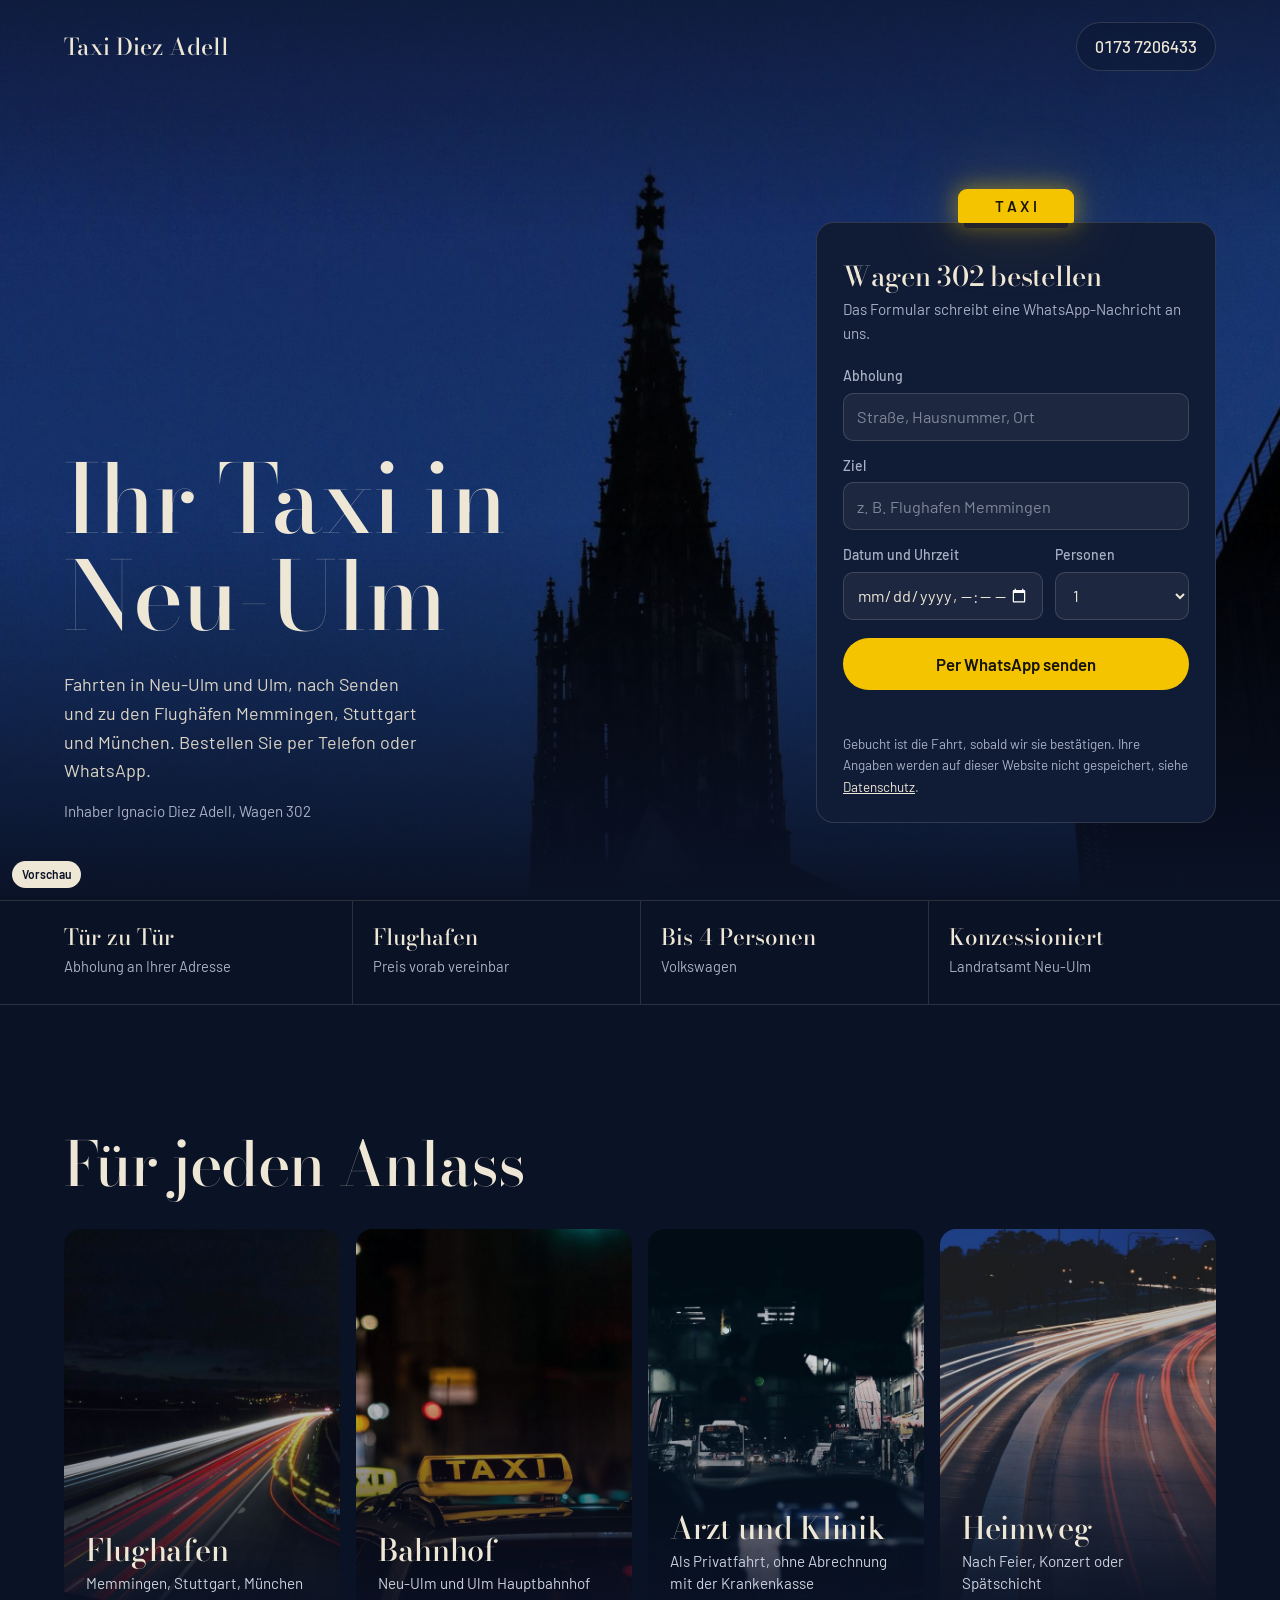
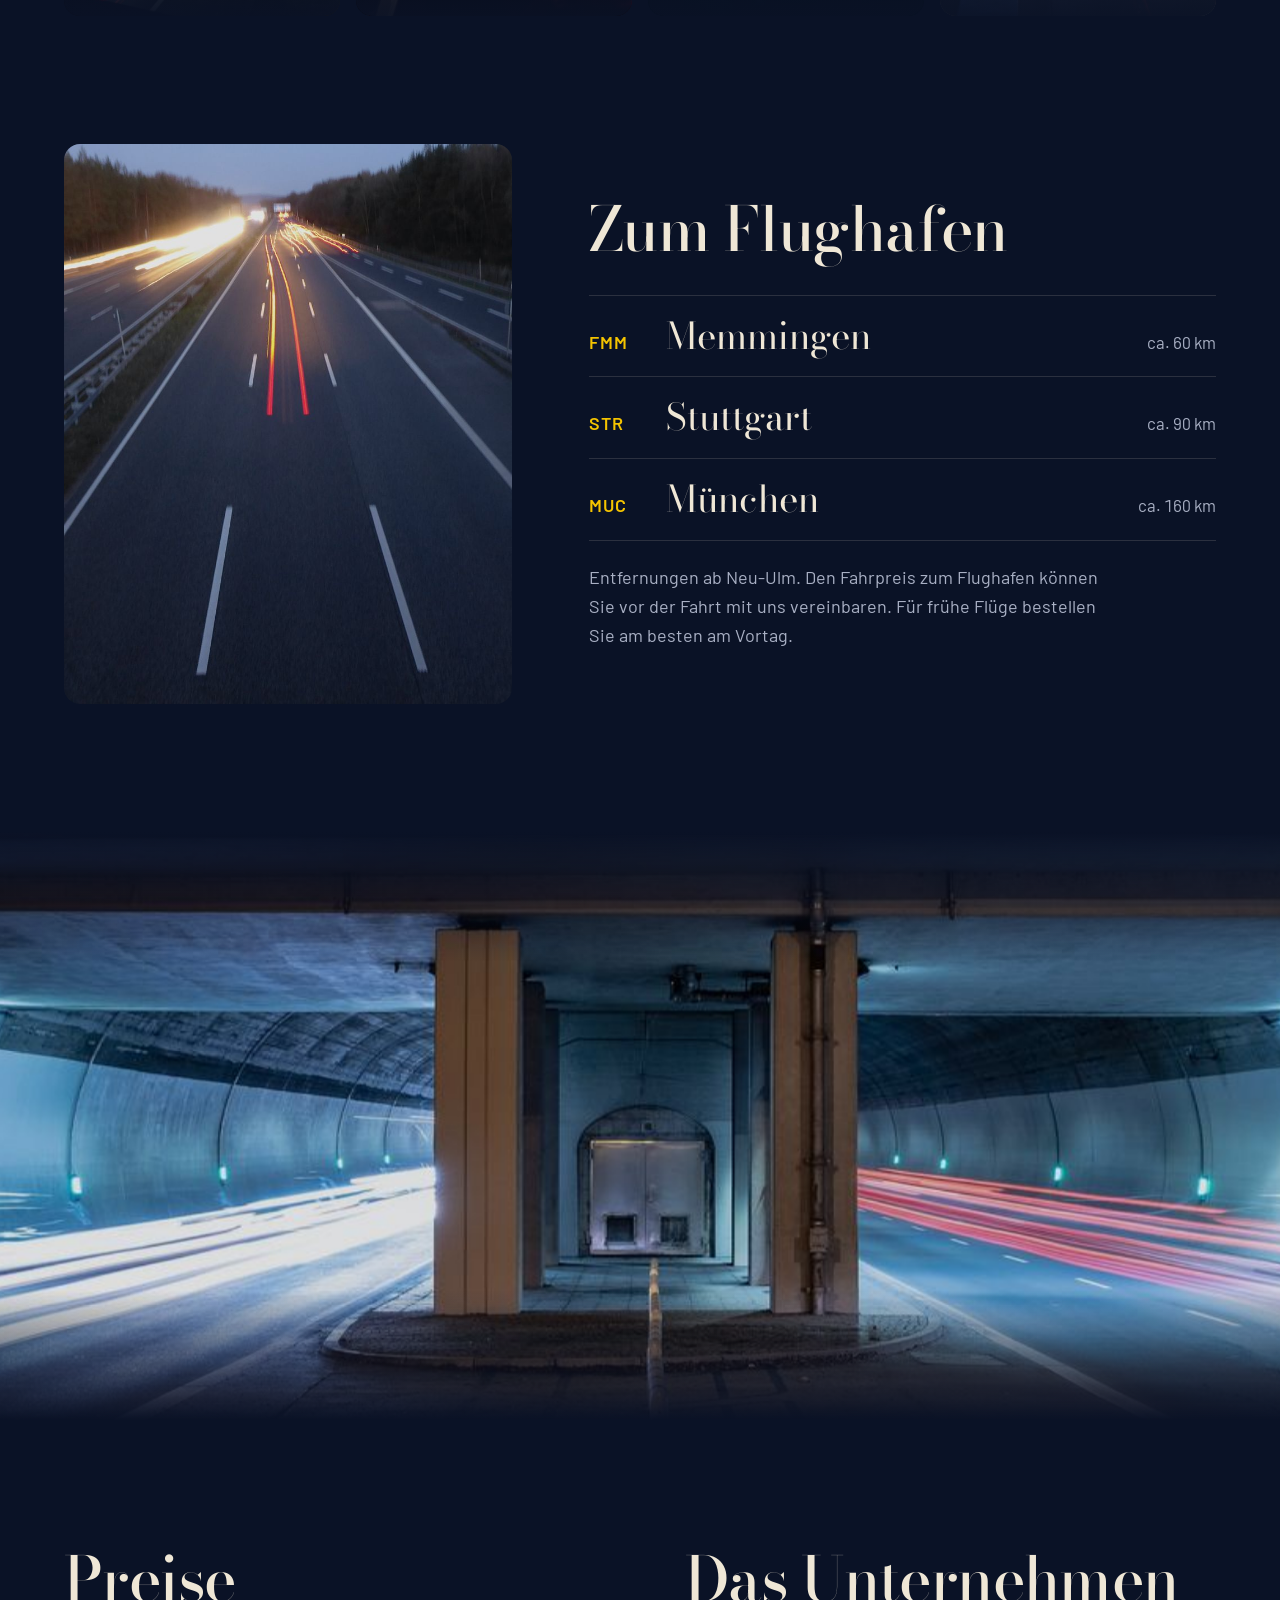
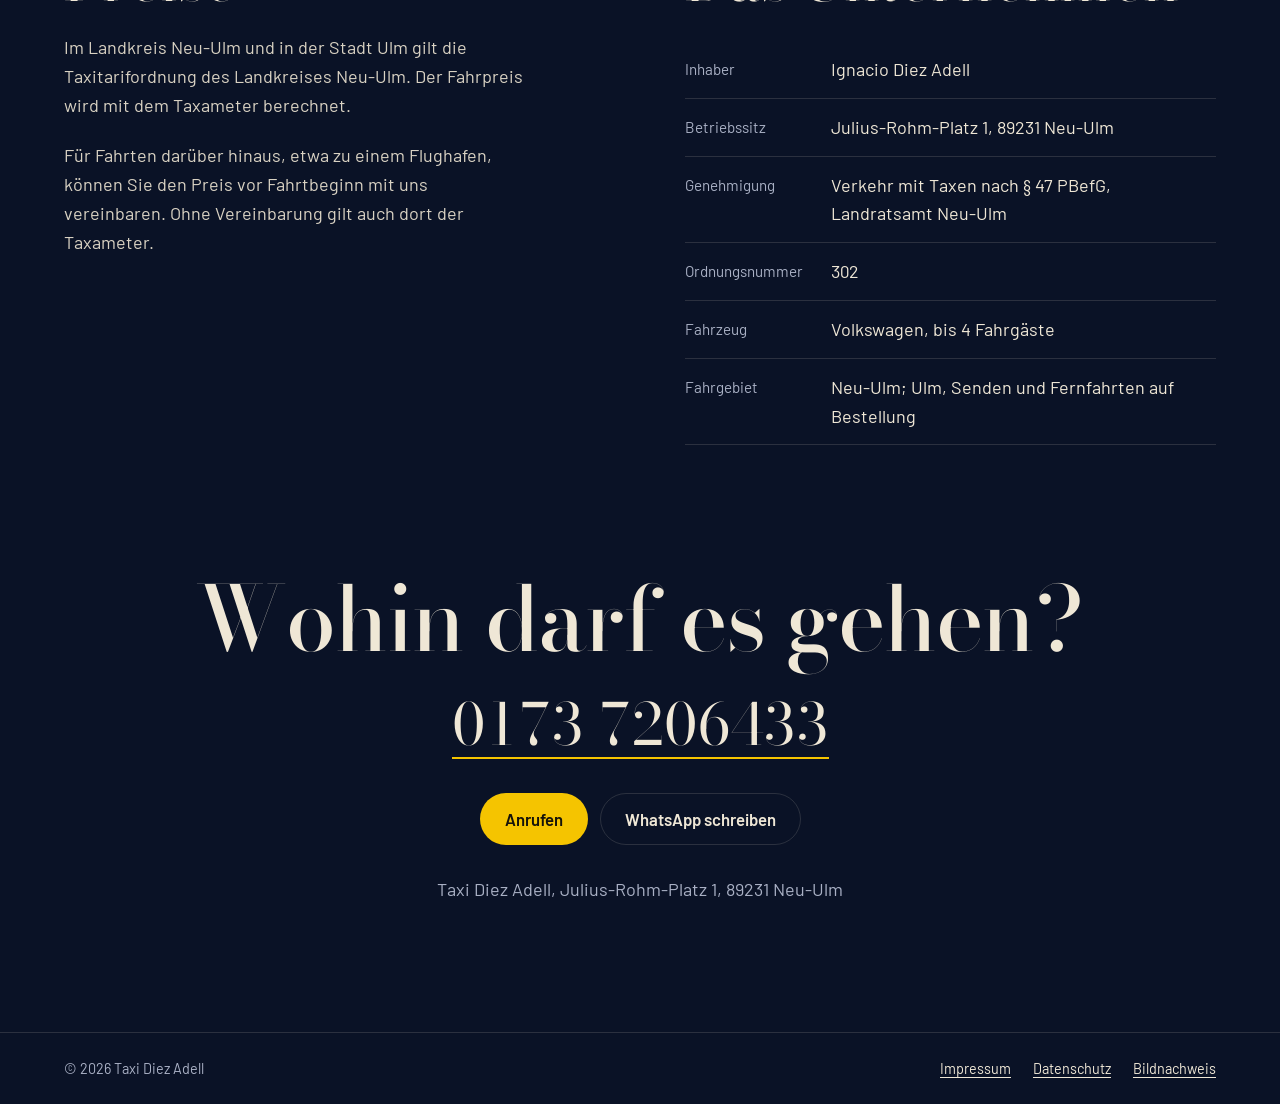
==== commit e71f4af4: "Redesign 4: dunkler Entwurf wie Version 1, durchgehend Nachtfotos - Titel mit Ulmer Münster zur Blau" ====
--- a/index.html
+++ b/index.html
@@ -17,7 +17,6 @@
 :root {
   --night: #0A1226;
   --night-2: #101B36;
-  --dusk: #17306A;
   --ivory: #EFE7D6;
   --mist: #A9B0C4;
   --sign: #F5C400;
@@ -38,18 +37,18 @@
 h1, h2, h3 { font-family: var(--serif); font-weight: 500; letter-spacing: -.01em; line-height: 1.02; margin: 0; text-wrap: balance; }
 .num { font-variant-numeric: tabular-nums lining-nums; white-space: nowrap; }
 figure { margin: 0; }
-figcaption { font-size: .85rem; color: var(--mist); margin-top: 10px; }
 
 /* Navigation */
 .nav { position: absolute; inset: 0 0 auto; z-index: 3; padding-top: env(safe-area-inset-top, 0px); }
 .nav .wrap { display: flex; justify-content: space-between; align-items: center; gap: 16px; padding-block: 22px; }
-.brand { font-family: var(--serif); font-size: 1.45rem; font-weight: 500; text-decoration: none; letter-spacing: 0; }
+.brand { font-family: var(--serif); font-size: 1.45rem; font-weight: 500; text-decoration: none; }
 .nav-tel { font-weight: 500; font-size: 1.05rem; text-decoration: none; padding: 10px 18px; border: 1px solid var(--line); border-radius: 999px; background: rgba(10,18,38,.35); }
 .nav-tel:hover { border-color: var(--ivory); }
 
 /* Titel */
 .hero { position: relative; min-height: min(100svh, 980px); display: flex; align-items: flex-end; isolation: isolate; overflow: hidden; }
-.hero picture img { position: absolute; inset: 0; width: 100%; height: 100%; object-fit: cover; object-position: 50% 35%; z-index: -2; }
+.hero picture img { position: absolute; inset: 0; width: 100%; height: 100%; object-fit: cover; object-position: 50% 35%; z-index: -2; animation: dawn 1.6s cubic-bezier(.2,.7,.2,1) both; }
+@keyframes dawn { from { opacity: 0; transform: scale(1.04); } to { opacity: 1; transform: none; } }
 .hero::after { content: ""; position: absolute; inset: 0; z-index: -1; background: linear-gradient(180deg, rgba(10,18,38,.55) 0%, rgba(10,18,38,0) 26%, rgba(10,18,38,0) 58%, var(--night) 100%); }
 .hero-in { width: 100%; display: grid; grid-template-columns: minmax(0, 1fr) minmax(0, 400px); gap: 48px; align-items: end; padding-block: 140px clamp(40px, 6vw, 80px); }
 .hero h1 { font-size: clamp(3.1rem, 7.4vw, 6.6rem); max-width: 9ch; }
@@ -80,35 +79,44 @@
 .order .fine a { color: var(--ivory); }
 .hint { min-height: 1.3em; margin: 10px 0 0; font-weight: 500; color: var(--sign); font-size: .95rem; }
 
+/* Auf einen Blick */
+.glance { border-block: 1px solid var(--line); }
+.glance ul { list-style: none; margin: 0; padding: 0; display: grid; grid-template-columns: repeat(4, 1fr); }
+.glance li { padding: 24px 20px; border-left: 1px solid var(--line); min-width: 0; }
+.glance li:first-child { border-left: 0; padding-left: 0; }
+.glance b { display: block; font-family: var(--serif); font-weight: 500; font-size: 1.4rem; line-height: 1.15; }
+.glance span { font-size: .92rem; color: var(--mist); }
+
 /* Abschnitte */
-.sec { padding-block: clamp(80px, 11vw, 160px); }
-.sec h2 { font-size: clamp(2.3rem, 4.6vw, 3.9rem); }
-.prose { color: #D9D2C3; max-width: 40ch; margin: 22px 0 0; }
-
-/* Ulm und Neu-Ulm */
-.cities { display: grid; grid-template-columns: 5fr 7fr; gap: clamp(32px, 6vw, 96px); align-items: center; }
-.cities .big img { width: 100%; aspect-ratio: 3 / 2; object-fit: cover; border-radius: 4px; }
-.places { margin: 36px 0 0; display: grid; gap: 24px; }
-.places h3 { font-size: 1.5rem; }
-.places p { margin: 4px 0 0; color: var(--mist); }
-.duo { display: grid; grid-template-columns: 4fr 6fr; gap: clamp(16px, 2.4vw, 32px); margin-top: clamp(56px, 8vw, 112px); align-items: end; }
-.duo .tall img { aspect-ratio: 4 / 5; }
-.duo .wide img { aspect-ratio: 3 / 2; }
-.duo img { width: 100%; object-fit: cover; border-radius: 4px; }
+.sec { padding-block: clamp(80px, 10vw, 150px); }
+.sec-head { display: flex; flex-wrap: wrap; justify-content: space-between; align-items: end; gap: 12px 32px; margin-bottom: 34px; }
+.sec h2 { font-size: clamp(2.3rem, 4.8vw, 4rem); }
+.swipe { font-size: .95rem; color: var(--mist); }
+
+/* Fotokarten */
+.cards { display: grid; grid-template-columns: repeat(4, 1fr); gap: 16px; }
+.card { position: relative; border-radius: 16px; overflow: hidden; aspect-ratio: 3 / 4.2; isolation: isolate; min-width: 0; background: var(--night-2); }
+.card img { position: absolute; inset: 0; width: 100%; height: 100%; object-fit: cover; z-index: -2; transition: transform 1.1s cubic-bezier(.2,.7,.2,1); }
+.card::after { content: ""; position: absolute; inset: 0; z-index: -1; background: linear-gradient(180deg, rgba(10,18,38,0) 40%, rgba(10,18,38,.92) 100%); }
+.card:hover img { transform: scale(1.05); }
+.card .txt { position: absolute; left: 22px; right: 22px; bottom: 22px; }
+.card h3 { font-size: clamp(1.7rem, 2.4vw, 2.2rem); }
+.card p { margin: 6px 0 0; color: #CBD0DC; font-size: .95rem; line-height: 1.45; }
 
 /* Flughafen */
-.air { display: grid; grid-template-columns: 5fr 7fr; gap: clamp(32px, 6vw, 96px); align-items: center; }
-.air .photo img { width: 100%; aspect-ratio: 4 / 5; object-fit: cover; border-radius: 4px; }
+.air { display: grid; grid-template-columns: 5fr 7fr; gap: clamp(32px, 6vw, 96px); align-items: center; padding-top: 0; }
+.air .photo img { width: 100%; aspect-ratio: 4 / 5; object-fit: cover; border-radius: 16px; }
 .dest { list-style: none; margin: 34px 0 0; padding: 0; border-top: 1px solid var(--line); }
-.dest li { display: grid; grid-template-columns: 1fr auto; align-items: baseline; gap: 16px; padding: 20px 0; border-bottom: 1px solid var(--line); }
-.dest .city { font-family: var(--serif); font-size: clamp(1.6rem, 3vw, 2.3rem); line-height: 1.1; }
-.dest .city small { font-family: var(--sans); font-size: .95rem; color: var(--mist); margin-left: 10px; letter-spacing: .04em; }
+.dest li { display: grid; grid-template-columns: 3.4em 1fr auto; align-items: baseline; gap: 16px; padding: 20px 0; border-bottom: 1px solid var(--line); }
+.dest .code { color: var(--sign); font-weight: 600; letter-spacing: .06em; }
+.dest .city { font-family: var(--serif); font-size: clamp(1.6rem, 3vw, 2.3rem); line-height: 1.1; min-width: 0; }
 .dest .km { color: var(--mist); font-size: 1.05rem; }
 .air .note { margin: 22px 0 0; color: var(--mist); max-width: 52ch; }
 
-/* Band */
-.band img { width: 100%; aspect-ratio: 2.4 / 1; object-fit: cover; }
-.band figcaption { max-width: var(--max); margin: 10px auto 0; padding-inline: var(--gut); }
+/* Bildband */
+.band { position: relative; overflow: hidden; height: clamp(300px, 46vw, 640px); }
+.band img { position: absolute; left: 0; top: -10%; width: 100%; height: 120%; object-fit: cover; will-change: transform; }
+.band::after { content: ""; position: absolute; inset: 0; background: linear-gradient(180deg, var(--night) 0%, rgba(10,18,38,0) 22%, rgba(10,18,38,0) 78%, var(--night) 100%); }
 
 /* Preise und Unternehmen */
 .info { display: grid; grid-template-columns: 1fr 1fr; gap: clamp(40px, 7vw, 112px); }
@@ -118,7 +126,7 @@
 .facts dt { color: var(--mist); font-size: .95rem; padding-top: 16px; padding-right: 28px; }
 
 /* Kontakt */
-.contact { text-align: center; padding-bottom: clamp(72px, 9vw, 128px); }
+.contact { text-align: center; padding-top: 0; }
 .contact h2 { font-size: clamp(2.6rem, 7vw, 5.6rem); }
 .contact .tel { display: inline-block; margin-top: 26px; font-family: var(--serif); font-size: clamp(2rem, 5.4vw, 3.6rem); text-decoration: none; border-bottom: 2px solid var(--sign); line-height: 1.15; }
 .contact .btns { display: flex; flex-wrap: wrap; justify-content: center; gap: 12px; margin-top: 34px; }
@@ -130,21 +138,22 @@
 footer a { color: var(--ivory); text-underline-offset: 3px; }
 .preview { position: fixed; left: 12px; bottom: calc(12px + env(safe-area-inset-bottom, 0px)); z-index: 9; font-size: .75rem; font-weight: 600; background: var(--ivory); color: var(--night); border-radius: 999px; padding: 4px 10px; }
 
-/* einziger Bewegungsmoment: das Titelfoto blendet auf, dann geht das Dachzeichen an */
-.hero picture img { animation: dawn 1.6s cubic-bezier(.2,.7,.2,1) both; }
-@keyframes dawn { from { opacity: 0; transform: scale(1.04); } to { opacity: 1; transform: none; } }
 @media (prefers-reduced-motion: reduce) {
   .hero picture img { animation: none; }
   .roof { animation-duration: 0s; animation-delay: 0s; }
+  .card img { transition: none; }
 }
-
 @media (max-width: 1000px) {
   .hero-in { grid-template-columns: 1fr; gap: 20px; }
   .order { max-width: 520px; }
-  .cities, .air, .info { grid-template-columns: 1fr; }
-  .air .photo { order: 2; }
+  .cards { grid-template-columns: repeat(2, 1fr); }
+  .air, .info { grid-template-columns: 1fr; }
   .air .photo img { aspect-ratio: 16 / 10; }
+  .glance ul { grid-template-columns: 1fr 1fr; }
+  .glance li:nth-child(3) { border-left: 0; padding-left: 0; }
+  .glance li:nth-child(n+3) { border-top: 1px solid var(--line); }
 }
+@media (min-width: 761px) { .swipe { display: none; } }
 @media (max-width: 760px) {
   body { font-size: 17px; }
   .hero { min-height: 0; display: block; }
@@ -153,12 +162,15 @@
   .hero-in { margin-top: -96px; padding-top: 0; position: relative; }
   .nav-tel { padding: 8px 14px; font-size: .98rem; }
   .pair-f { grid-template-columns: 1fr; }
-  .duo { grid-template-columns: 1fr; }
+  .glance li { padding: 18px 14px; }
+  .glance b { font-size: 1.2rem; }
+  .cards { display: flex; overflow-x: auto; scroll-snap-type: x mandatory; gap: 12px; margin-inline: calc(var(--gut) * -1); padding-inline: var(--gut); scrollbar-width: none; }
+  .cards::-webkit-scrollbar { display: none; }
+  .card { flex: 0 0 76%; scroll-snap-align: start; scroll-margin-left: var(--gut); }
   .facts { grid-template-columns: 1fr; }
   .facts dt { border-bottom: 0; padding-bottom: 0; padding-right: 0; }
   .facts dd { padding-top: 2px; }
-  .band img { aspect-ratio: 16 / 10; }
-  .dest .city small { display: block; margin: 2px 0 0; }
+  .dest li { grid-template-columns: 3em 1fr auto; gap: 12px; }
 }
 </style>
 </head>
@@ -201,54 +213,48 @@
     </div>
   </header>
 
-  <section class="sec wrap" aria-labelledby="h-staedte">
-    <div class="cities">
-      <div>
-        <h2 id="h-staedte">Zwischen Münster und Donau</h2>
-        <p class="prose">Unser Taxi steht in Neu-Ulm. Über die Donau nach Ulm sind es wenige Minuten, nach Senden fahren wir auf Bestellung.</p>
-        <div class="places">
-          <div><h3>Neu-Ulm</h3><p>Bahnhof Neu-Ulm, Innenstadt und alle Stadtteile.</p></div>
-          <div><h3>Ulm</h3><p>Hauptbahnhof, Münsterplatz, Universität und Kliniken.</p></div>
-          <div><h3>Arzt und Klinik</h3><p>Als Privatfahrt. Eine Abrechnung mit der Krankenkasse ist nicht möglich.</p></div>
-        </div>
-      </div>
-      <figure class="big">
-        <img src="img/ulm-neu-ulm-1200.jpg" srcset="img/ulm-neu-ulm-1200.jpg 1200w, img/ulm-neu-ulm-2400.jpg 2400w" sizes="(max-width: 1000px) 100vw, 58vw" width="1200" height="800" loading="lazy" alt="Luftaufnahme: das Ulmer Münster, dahinter die Donau und am anderen Ufer Neu-Ulm">
-        <figcaption>Ulm mit dem Münster, am anderen Ufer der Donau Neu-Ulm.</figcaption>
-      </figure>
-    </div>
-    <div class="duo">
-      <figure class="tall">
-        <img src="img/fischerviertel-700.jpg" srcset="img/fischerviertel-700.jpg 700w, img/fischerviertel-1100.jpg 1100w" sizes="(max-width: 760px) 100vw, 40vw" width="700" height="875" loading="lazy" alt="Fachwerkhäuser an der Blau im Ulmer Fischerviertel">
-        <figcaption>Fischerviertel, Ulm.</figcaption>
-      </figure>
-      <figure class="wide">
-        <img src="img/bahnhof-neu-ulm-900.jpg" srcset="img/bahnhof-neu-ulm-900.jpg 900w, img/bahnhof-neu-ulm-1600.jpg 1600w" sizes="(max-width: 760px) 100vw, 56vw" width="900" height="600" loading="lazy" alt="Regionalzug im Bahnhof Neu-Ulm">
-        <figcaption>Bahnhof Neu-Ulm.</figcaption>
-      </figure>
-    </div>
-  </section>
-
-  <section class="sec wrap air" aria-labelledby="h-flug" style="padding-top:0">
+  <section class="glance" aria-label="Auf einen Blick">
+    <div class="wrap">
+      <ul>
+        <li><b>Tür zu Tür</b><span>Abholung an Ihrer Adresse</span></li>
+        <li><b>Flughafen</b><span>Preis vorab vereinbar</span></li>
+        <li><b>Bis 4 Personen</b><span>Volkswagen</span></li>
+        <li><b>Konzessioniert</b><span>Landratsamt Neu-Ulm</span></li>
+      </ul>
+    </div>
+  </section>
+
+  <section class="sec wrap" aria-labelledby="h-anlass">
+    <div class="sec-head">
+      <h2 id="h-anlass">Für jeden Anlass</h2>
+      <span class="swipe">Zum Blättern wischen</span>
+    </div>
+    <div class="cards">
+      <article class="card"><img src="img/karte-flughafen-600.jpg" srcset="img/karte-flughafen-600.jpg 600w, img/karte-flughafen-900.jpg 900w" sizes="(max-width: 760px) 76vw, (max-width: 1000px) 46vw, 300px" width="600" height="840" loading="lazy" alt="Lichtspuren auf einer Autobahn bei Nacht"><div class="txt"><h3>Flughafen</h3><p>Memmingen, Stuttgart, München</p></div></article>
+      <article class="card"><img src="img/karte-bahnhof-600.jpg" srcset="img/karte-bahnhof-600.jpg 600w, img/karte-bahnhof-900.jpg 900w" sizes="(max-width: 760px) 76vw, (max-width: 1000px) 46vw, 300px" width="600" height="840" loading="lazy" alt="Leuchtendes Taxischild auf einem Wagendach bei Nacht"><div class="txt"><h3>Bahnhof</h3><p>Neu-Ulm und Ulm Hauptbahnhof</p></div></article>
+      <article class="card"><img src="img/karte-arzt-600.jpg" srcset="img/karte-arzt-600.jpg 600w, img/karte-arzt-900.jpg 900w" sizes="(max-width: 760px) 76vw, (max-width: 1000px) 46vw, 300px" width="600" height="840" loading="lazy" alt="Blick von der Rückbank durch die Windschutzscheibe auf eine Straße bei Nacht"><div class="txt"><h3>Arzt und Klinik</h3><p>Als Privatfahrt, ohne Abrechnung mit der Krankenkasse</p></div></article>
+      <article class="card"><img src="img/karte-heimweg-600.jpg" srcset="img/karte-heimweg-600.jpg 600w, img/karte-heimweg-900.jpg 900w" sizes="(max-width: 760px) 76vw, (max-width: 1000px) 46vw, 300px" width="600" height="840" loading="lazy" alt="Geschwungene Lichtspuren auf einer Stadtstraße am Abend"><div class="txt"><h3>Heimweg</h3><p>Nach Feier, Konzert oder Spätschicht</p></div></article>
+    </div>
+  </section>
+
+  <section class="sec wrap air" aria-labelledby="h-flug">
     <figure class="photo">
-      <img src="img/abend-ulm-800.jpg" srcset="img/abend-ulm-800.jpg 800w, img/abend-ulm-1200.jpg 1200w" sizes="(max-width: 1000px) 100vw, 40vw" width="800" height="1000" loading="lazy" alt="Straße in Ulm bei Sonnenuntergang, Autos mit eingeschalteten Scheinwerfern">
-      <figcaption>Abend in Ulm.</figcaption>
+      <img src="img/autobahn-abend-800.jpg" srcset="img/autobahn-abend-800.jpg 800w, img/autobahn-abend-1200.jpg 1200w" sizes="(max-width: 1000px) 100vw, 40vw" width="800" height="1000" loading="lazy" alt="Autobahn in der Abenddämmerung mit Lichtspuren">
     </figure>
     <div>
       <h2 id="h-flug">Zum Flughafen</h2>
       <ul class="dest">
-        <li><span class="city">Memmingen <small>FMM</small></span><span class="km num">ca. 60 km</span></li>
-        <li><span class="city">Stuttgart <small>STR</small></span><span class="km num">ca. 90 km</span></li>
-        <li><span class="city">München <small>MUC</small></span><span class="km num">ca. 160 km</span></li>
+        <li><span class="code">FMM</span><span class="city">Memmingen</span><span class="km num">ca. 60 km</span></li>
+        <li><span class="code">STR</span><span class="city">Stuttgart</span><span class="km num">ca. 90 km</span></li>
+        <li><span class="code">MUC</span><span class="city">München</span><span class="km num">ca. 160 km</span></li>
       </ul>
       <p class="note">Entfernungen ab Neu-Ulm. Den Fahrpreis zum Flughafen können Sie vor der Fahrt mit uns vereinbaren. Für frühe Flüge bestellen Sie am besten am Vortag.</p>
     </div>
   </section>
 
-  <figure class="band">
-    <img src="img/muenster-luft-2400.jpg" srcset="img/muenster-luft-1200.jpg 1200w, img/muenster-luft-2400.jpg 2400w" sizes="100vw" width="2400" height="1000" loading="lazy" alt="Luftaufnahme des Ulmer Münsters und der Altstadt">
-    <figcaption>Das Ulmer Münster von oben.</figcaption>
-  </figure>
+  <div class="band" aria-hidden="true">
+    <img id="band" src="img/tunnel-2600.jpg" srcset="img/tunnel-1400.jpg 1400w, img/tunnel-2600.jpg 2600w" sizes="100vw" width="2600" height="834" loading="lazy" alt="">
+  </div>
 
   <section class="sec wrap info" aria-label="Preise und Unternehmen">
     <div>
@@ -264,11 +270,12 @@
         <dt>Genehmigung</dt><dd>Verkehr mit Taxen nach § 47 PBefG, Landratsamt Neu-Ulm</dd>
         <dt>Ordnungsnummer</dt><dd class="num">302</dd>
         <dt>Fahrzeug</dt><dd>Volkswagen, bis 4 Fahrgäste</dd>
+        <dt>Fahrgebiet</dt><dd>Neu-Ulm; Ulm, Senden und Fernfahrten auf Bestellung</dd>
       </dl>
     </div>
   </section>
 
-  <section class="wrap contact" aria-labelledby="h-kontakt">
+  <section class="sec wrap contact" aria-labelledby="h-kontakt">
     <h2 id="h-kontakt">Wohin darf es gehen?</h2>
     <a class="tel num" href="tel:+491737206433">0173 7206433</a>
     <div class="btns">
@@ -306,6 +313,22 @@
     hint.textContent = 'WhatsApp wird geöffnet …';
     window.location.href = 'https://wa.me/491737206433?text=' + encodeURIComponent(msg);
   });
+
+  // ruhige Parallaxe im Bildband
+  var img = document.getElementById('band');
+  if (img && !window.matchMedia('(prefers-reduced-motion: reduce)').matches) {
+    var band = img.parentElement, ticking = false;
+    var move = function () {
+      var r = band.getBoundingClientRect(), vh = window.innerHeight;
+      if (r.bottom > 0 && r.top < vh) {
+        var k = (r.top + r.height / 2 - vh / 2) / vh;
+        img.style.transform = 'translateY(' + (k * -7).toFixed(2) + '%)';
+      }
+      ticking = false;
+    };
+    window.addEventListener('scroll', function () { if (!ticking) { ticking = true; requestAnimationFrame(move); } }, { passive: true });
+    move();
+  }
 })();
 </script>
 </body>
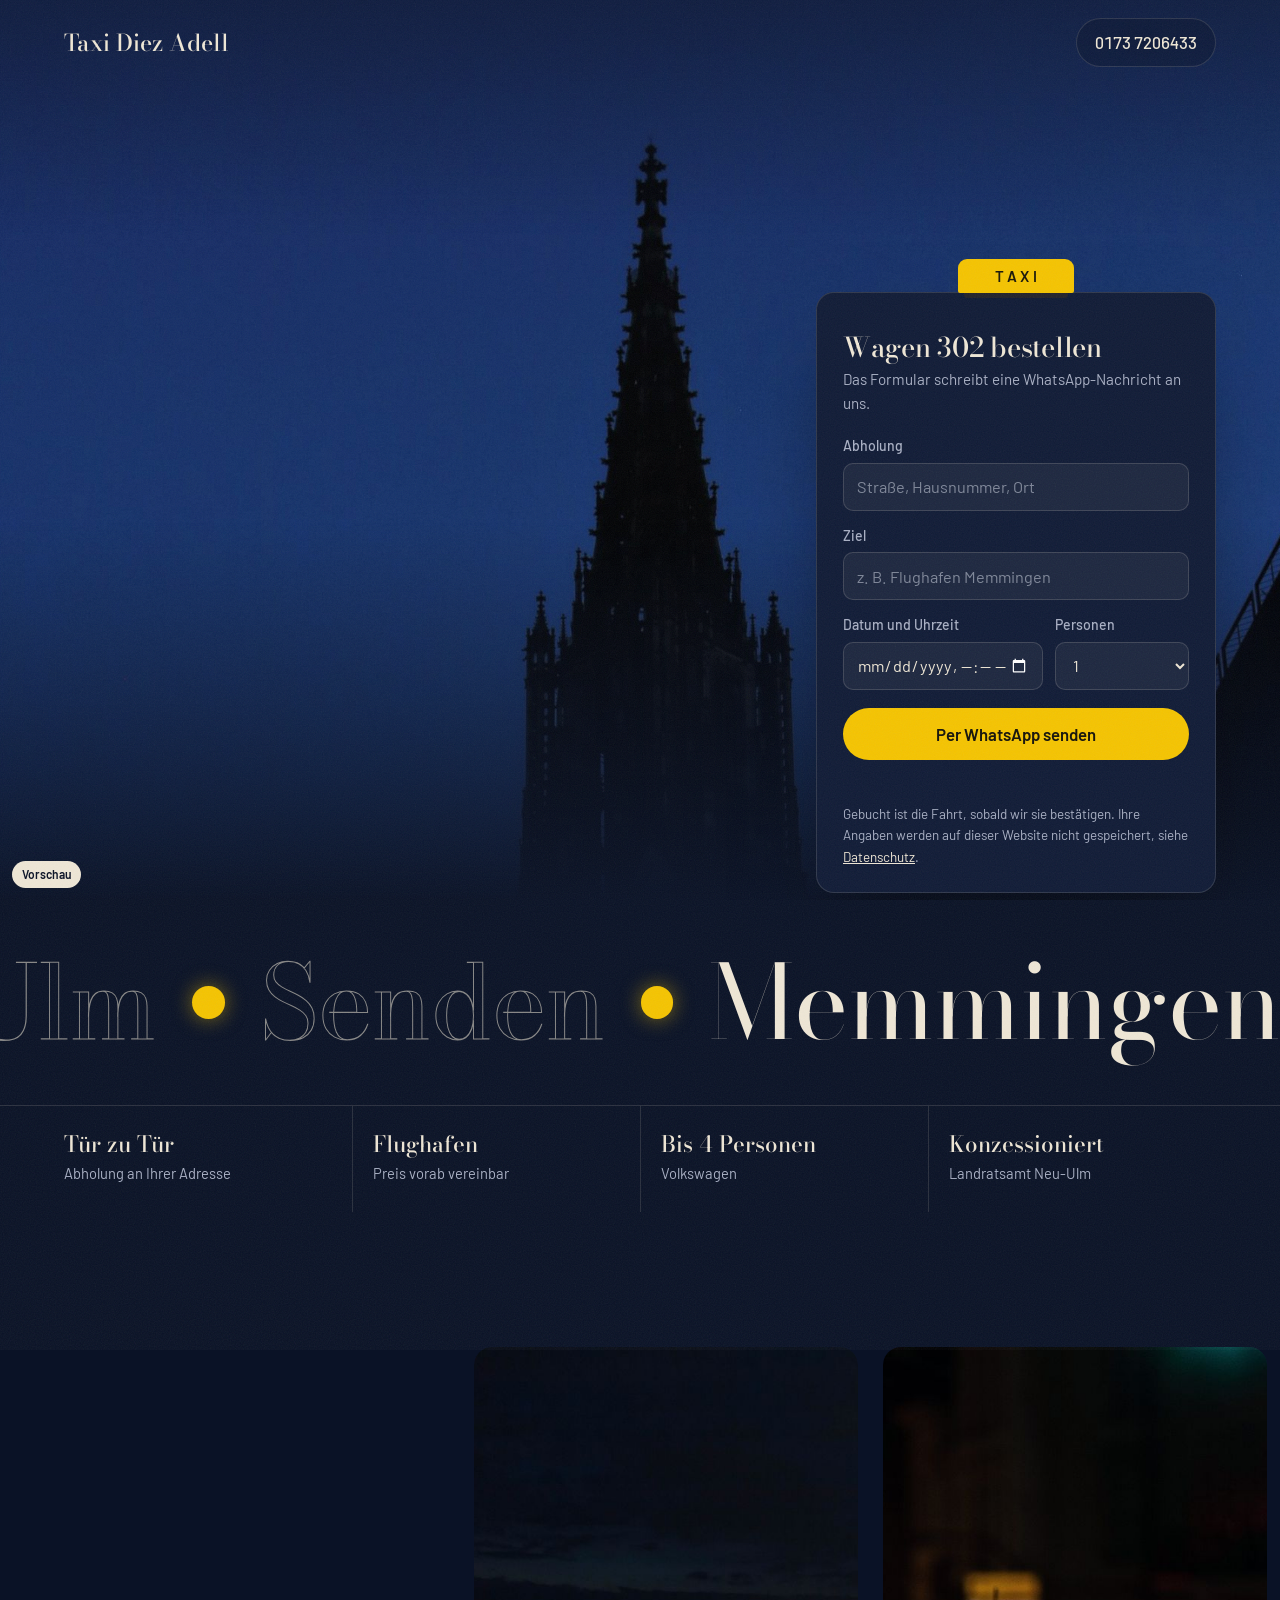
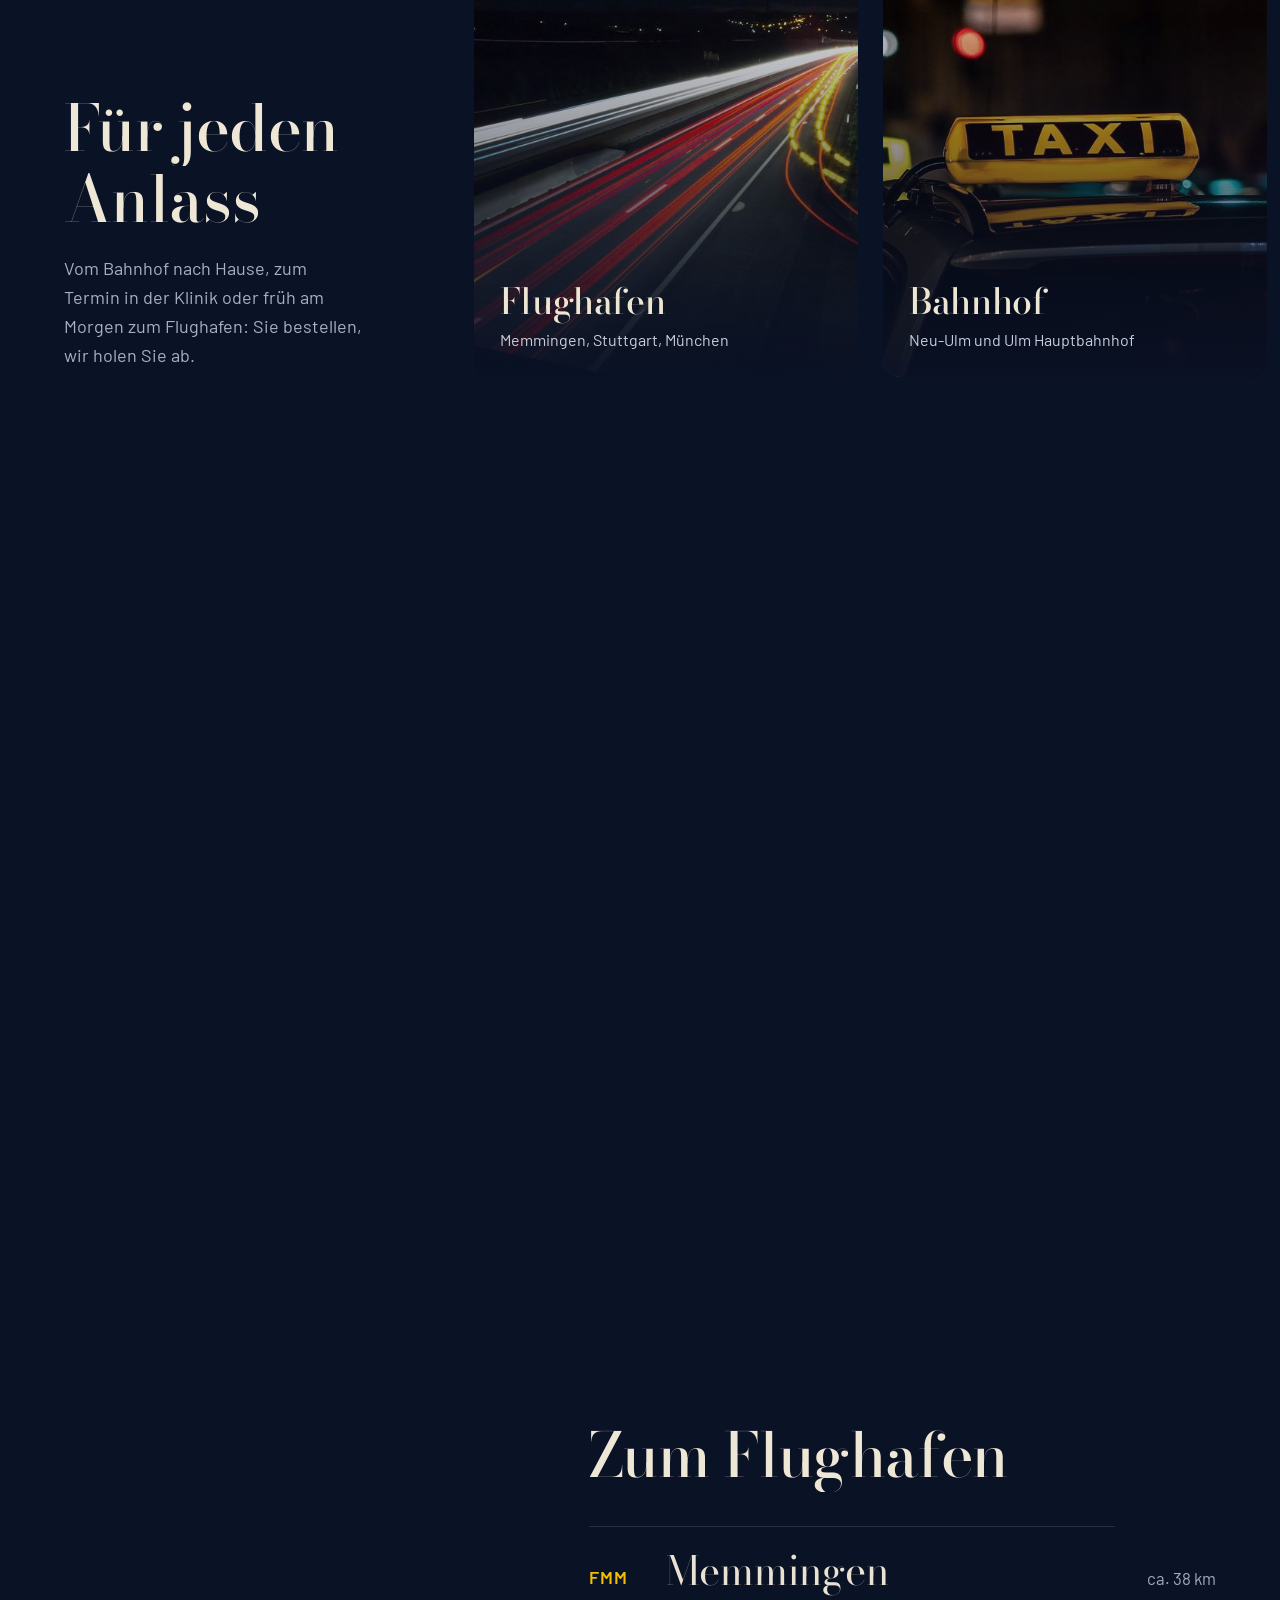
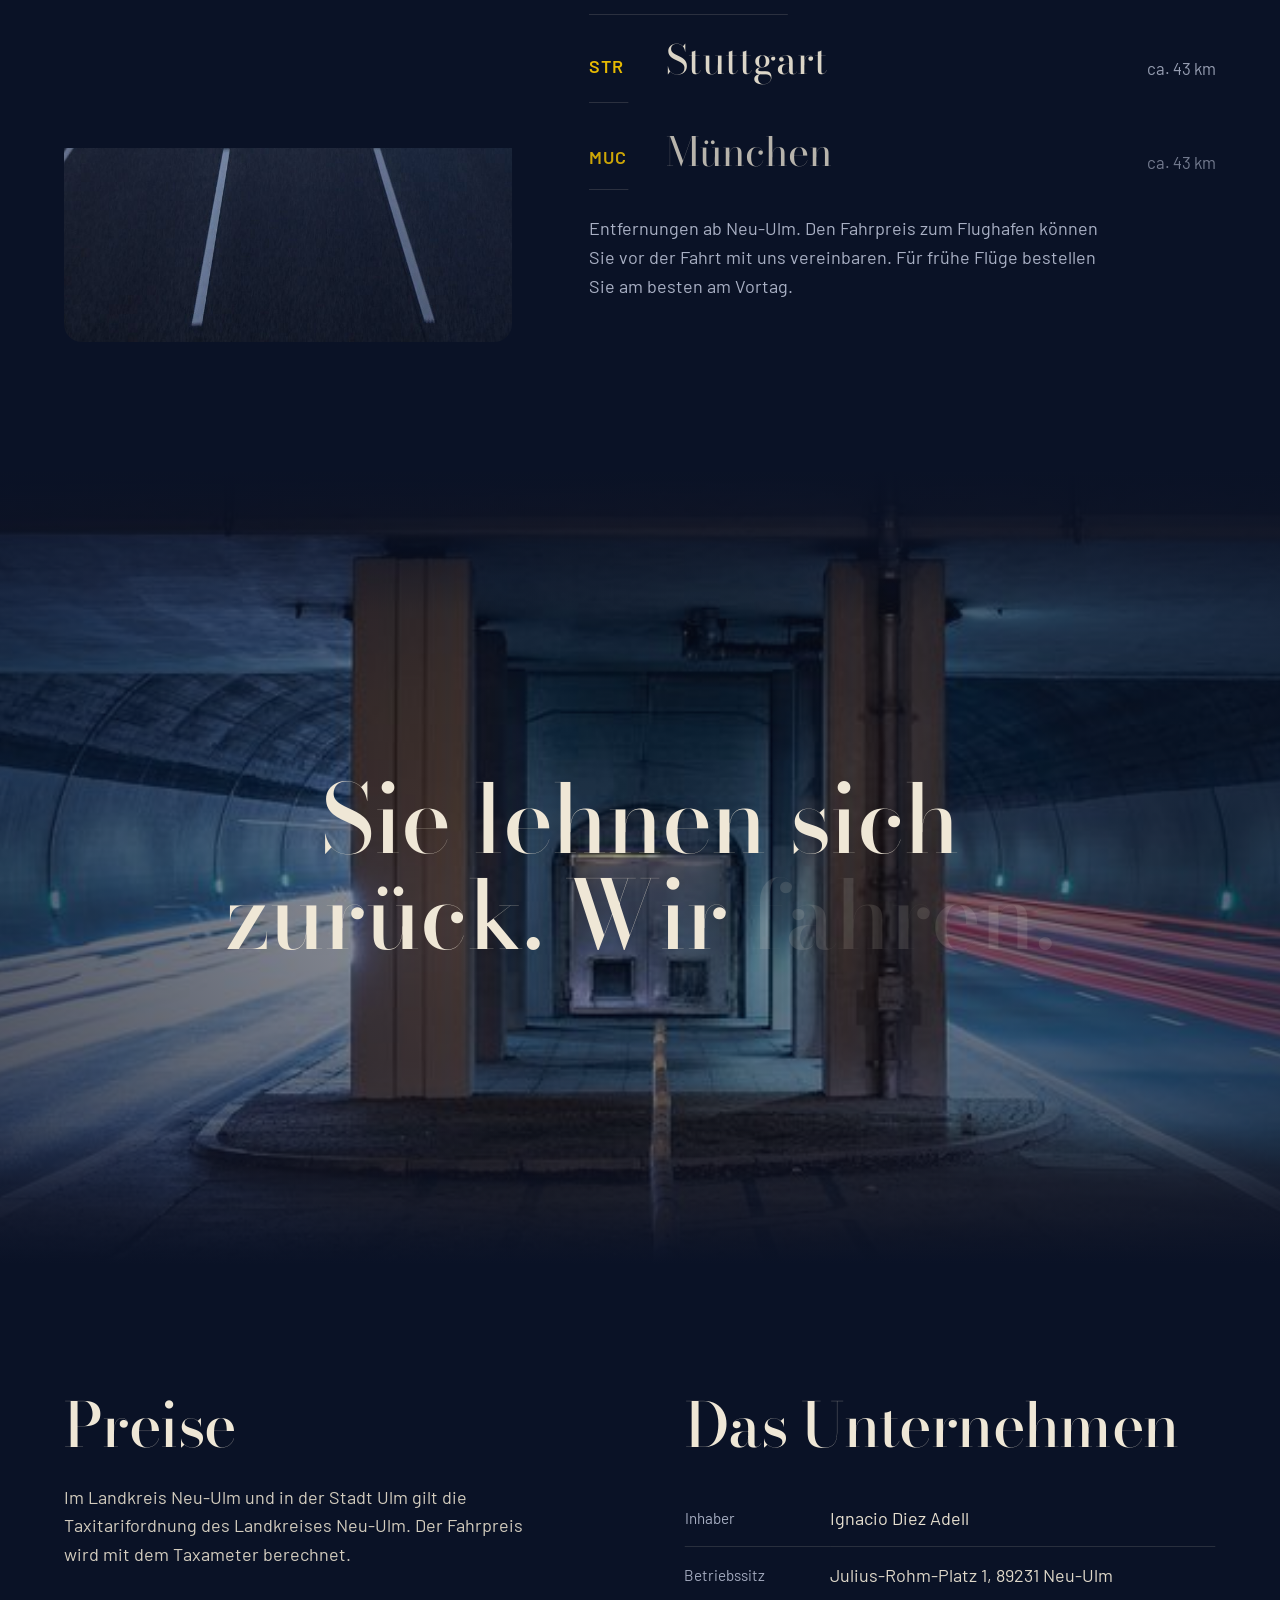
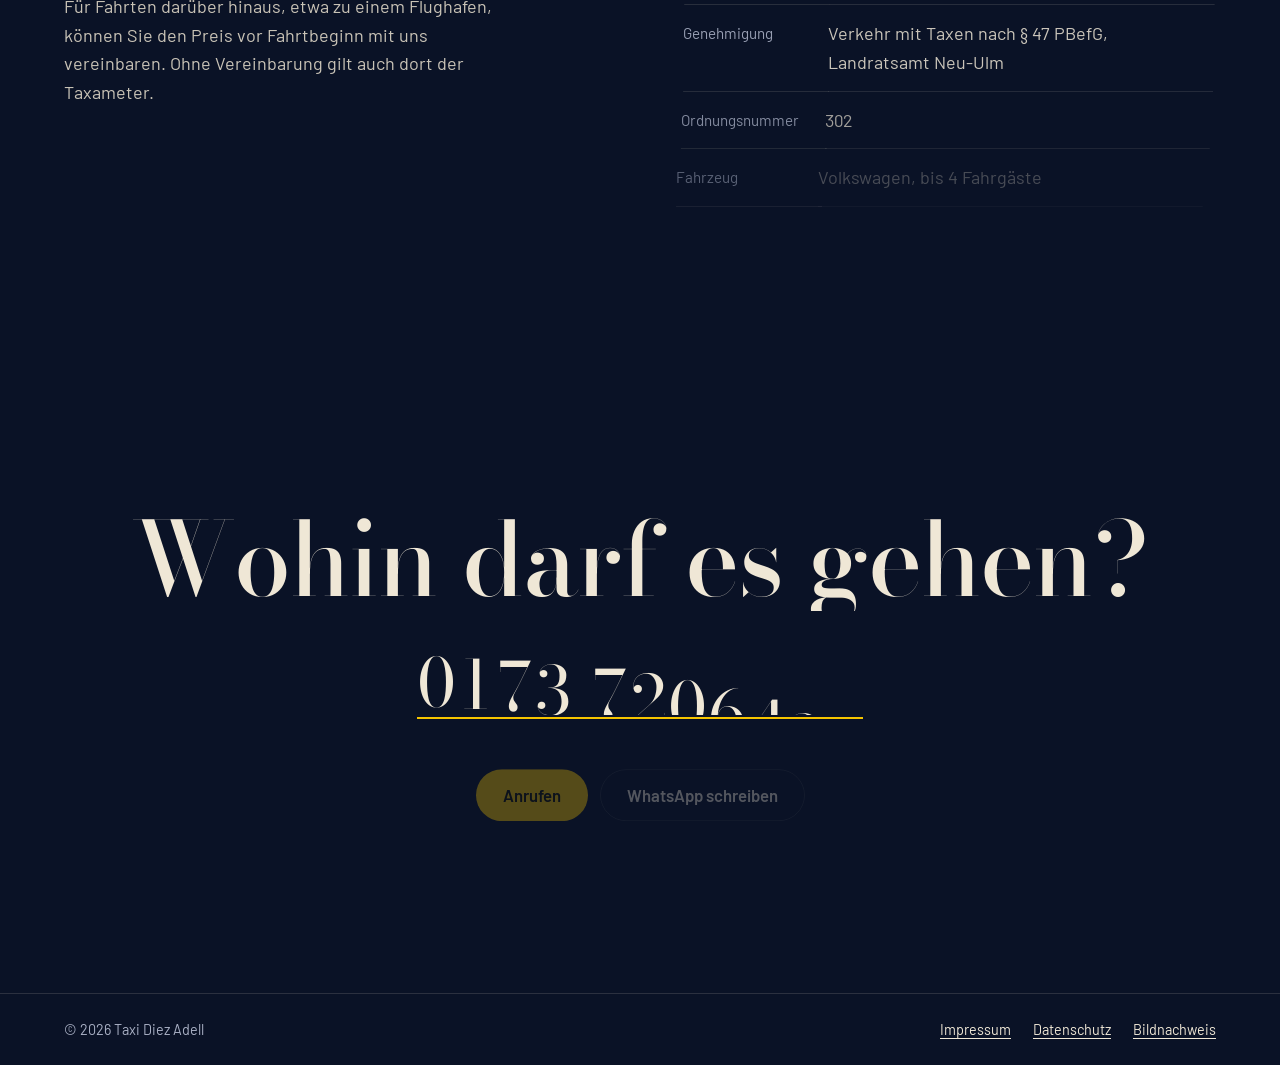
==== commit 6a12d351: "Bewegung: Vorspann, Laufband, seitliche Fahrtenreihe, Bildenthüllungen - GSAP 3.13 (Standard License" ====
--- a/index.html
+++ b/index.html
@@ -11,6 +11,19 @@
 <link rel="preload" href="img/muenster-nacht-2400.jpg" as="image" media="(min-width: 761px)">
 <link rel="preload" href="img/muenster-nacht-hoch-1200.jpg" as="image" media="(max-width: 760px)">
 <link rel="stylesheet" href="fonts.css">
+<script>
+  // Bewegung nur, wenn erwünscht; ohne JavaScript bleibt alles sichtbar
+  (function () {
+    var d = document.documentElement;
+    if (window.matchMedia && !window.matchMedia('(prefers-reduced-motion: reduce)').matches) {
+      d.classList.add('motion');
+      // Vorspann nur beim Ankommen von außen; kein Speichern im Browser (§ 25 TDDDG)
+      var own = false;
+      try { own = !!document.referrer && new URL(document.referrer).origin === location.origin; } catch (e) {}
+      if (!own) d.classList.add('intro');
+    }
+  })();
+</script>
 <style>
 /* Blaue Stunde über dem Ulmer Münster: Grundfarbe aus dem Himmel des Titelfotos,
    Text in Hellelfenbein (RAL 1015, die deutsche Taxifarbe), Gelb nur dort, wo im Taxi Licht ist. */
@@ -25,30 +38,50 @@
   --sans: "Barlow", "Segoe UI", system-ui, sans-serif;
   --gut: clamp(16px, 5vw, 72px);
   --max: 1320px;
+  --ease: cubic-bezier(.2, .7, .2, 1);
   color-scheme: dark;
 }
 * { box-sizing: border-box; }
 html { -webkit-text-size-adjust: 100%; }
+html.lenis, html.lenis body { height: auto; }
+.lenis.lenis-smooth { scroll-behavior: auto !important; }
+.lenis.lenis-stopped { overflow: hidden; }
 body { margin: 0; background: var(--night); color: var(--ivory); font: 400 18px/1.6 var(--sans); overflow-x: hidden; }
 img { display: block; max-width: 100%; height: auto; }
 a { color: inherit; }
 :focus-visible { outline: 2px solid var(--sign); outline-offset: 3px; }
 .wrap { max-width: var(--max); margin: 0 auto; padding-inline: var(--gut); }
-h1, h2, h3 { font-family: var(--serif); font-weight: 500; letter-spacing: -.01em; line-height: 1.02; margin: 0; text-wrap: balance; }
+h1, h2, h3 { font-family: var(--serif); font-weight: 500; letter-spacing: -.01em; line-height: 1.04; margin: 0; text-wrap: balance; }
 .num { font-variant-numeric: tabular-nums lining-nums; white-space: nowrap; }
 figure { margin: 0; }
+.sr { position: absolute; width: 1px; height: 1px; overflow: hidden; clip: rect(0 0 0 0); white-space: nowrap; }
+
+/* Filmkorn über allem, sehr leise */
+.grain { position: fixed; inset: -50%; z-index: 60; pointer-events: none; opacity: .07; background-image: url("data:image/svg+xml,%3Csvg xmlns='http://www.w3.org/2000/svg' width='160' height='160'%3E%3Cfilter id='n'%3E%3CfeTurbulence type='fractalNoise' baseFrequency='.85' numOctaves='3' stitchTiles='stitch'/%3E%3C/filter%3E%3Crect width='100%25' height='100%25' filter='url(%23n)'/%3E%3C/svg%3E"); }
+.motion .grain { animation: grain .9s steps(4) infinite; }
+@keyframes grain { 0% { transform: translate(0, 0); } 25% { transform: translate(-3%, 2%); } 50% { transform: translate(2%, -3%); } 75% { transform: translate(-2%, -1%); } 100% { transform: translate(1%, 3%); } }
+
+/* Vorspann: das Dachzeichen geht an, dann hebt sich der Vorhang */
+.loader { display: none; }
+.intro .loader { display: grid; position: fixed; inset: 0; z-index: 80; background: #060B18; place-items: center; animation: loaderFailsafe .01s 4s forwards; }
+@keyframes loaderFailsafe { to { visibility: hidden; } }
+.loader .sign { width: 150px; height: 44px; border-radius: 11px 11px 3px 3px; background: #2C2B26; color: #5E5A4E; display: grid; place-items: center; font: 600 1.15rem var(--sans); letter-spacing: .3em; padding-left: .3em; }
+.loader .sign.on { background: var(--sign); color: #1A1708; box-shadow: 0 0 30px 4px rgba(245,196,0,.5), 0 0 120px 30px rgba(245,196,0,.16); }
+.loader p { position: absolute; bottom: 9vh; left: 0; right: 0; text-align: center; font-family: var(--serif); font-size: 1.1rem; color: var(--mist); margin: 0; }
 
 /* Navigation */
-.nav { position: absolute; inset: 0 0 auto; z-index: 3; padding-top: env(safe-area-inset-top, 0px); }
-.nav .wrap { display: flex; justify-content: space-between; align-items: center; gap: 16px; padding-block: 22px; }
+.nav { position: fixed; inset: 0 0 auto; z-index: 40; padding-top: env(safe-area-inset-top, 0px); transition: transform .5s var(--ease), background-color .4s, backdrop-filter .4s; }
+.nav.solid { background: rgba(10,18,38,.72); backdrop-filter: blur(14px); -webkit-backdrop-filter: blur(14px); border-bottom: 1px solid var(--line); }
+.nav.hide { transform: translateY(-110%); }
+.nav .wrap { display: flex; justify-content: space-between; align-items: center; gap: 16px; padding-block: 18px; }
 .brand { font-family: var(--serif); font-size: 1.45rem; font-weight: 500; text-decoration: none; }
-.nav-tel { font-weight: 500; font-size: 1.05rem; text-decoration: none; padding: 10px 18px; border: 1px solid var(--line); border-radius: 999px; background: rgba(10,18,38,.35); }
+.nav-tel { font-weight: 500; font-size: 1.05rem; text-decoration: none; padding: 10px 18px; border: 1px solid var(--line); border-radius: 999px; background: rgba(10,18,38,.35); display: inline-block; }
 .nav-tel:hover { border-color: var(--ivory); }
 
 /* Titel */
 .hero { position: relative; min-height: min(100svh, 980px); display: flex; align-items: flex-end; isolation: isolate; overflow: hidden; }
-.hero picture img { position: absolute; inset: 0; width: 100%; height: 100%; object-fit: cover; object-position: 50% 35%; z-index: -2; animation: dawn 1.6s cubic-bezier(.2,.7,.2,1) both; }
-@keyframes dawn { from { opacity: 0; transform: scale(1.04); } to { opacity: 1; transform: none; } }
+.hero-media { position: absolute; inset: 0; z-index: -2; overflow: hidden; }
+.hero-media img { width: 100%; height: 100%; object-fit: cover; object-position: 50% 35%; transform-origin: 50% 40%; }
 .hero::after { content: ""; position: absolute; inset: 0; z-index: -1; background: linear-gradient(180deg, rgba(10,18,38,.55) 0%, rgba(10,18,38,0) 26%, rgba(10,18,38,0) 58%, var(--night) 100%); }
 .hero-in { width: 100%; display: grid; grid-template-columns: minmax(0, 1fr) minmax(0, 400px); gap: 48px; align-items: end; padding-block: 140px clamp(40px, 6vw, 80px); }
 .hero h1 { font-size: clamp(3.1rem, 7.4vw, 6.6rem); max-width: 9ch; }
@@ -56,67 +89,87 @@
 .hero .owner { margin: 14px 0 0; font-size: .95rem; color: var(--mist); }
 
 /* Bestellkarte: die Karte ist das Wagendach, darauf das Dachzeichen */
-.order { position: relative; background: var(--night-2); border: 1px solid var(--line); border-radius: 18px; padding: 40px 26px 24px; margin-top: 34px; }
-.roof { position: absolute; top: 0; left: 50%; transform: translate(-50%, -100%); width: 116px; height: 34px; background: #3B3A33; border-radius: 9px 9px 2px 2px; display: grid; place-items: center; font: 600 .95rem var(--sans); letter-spacing: .26em; padding-left: .26em; color: #1A1708; animation: lightOn .5s 1.1s steps(2, end) both; }
+.order { position: relative; background: var(--night-2); border: 1px solid var(--line); border-radius: 18px; padding: 40px 26px 24px; margin-top: 34px; box-shadow: 0 40px 80px -30px rgba(0,0,0,.6); }
+.roof { position: absolute; top: 0; left: 50%; transform: translate(-50%, -100%); width: 116px; height: 34px; background: var(--sign); border-radius: 9px 9px 2px 2px; display: grid; place-items: center; font: 600 .95rem var(--sans); letter-spacing: .26em; padding-left: .26em; color: #1A1708; box-shadow: 0 0 22px 2px rgba(245,196,0,.45), 0 0 70px 10px rgba(245,196,0,.14); }
 .roof::after { content: ""; position: absolute; left: 6px; right: 6px; bottom: -5px; height: 5px; background: #23232A; border-radius: 0 0 3px 3px; }
-@keyframes lightOn { from { background: #3B3A33; box-shadow: none; color: #6A6658; } to { background: var(--sign); box-shadow: 0 0 22px 2px rgba(245,196,0,.45), 0 0 70px 10px rgba(245,196,0,.14); color: #1A1708; } }
+.motion .roof { background: #3B3A33; color: #6A6658; box-shadow: none; }
+.roof.on { background: var(--sign) !important; color: #1A1708 !important; box-shadow: 0 0 22px 2px rgba(245,196,0,.45), 0 0 70px 10px rgba(245,196,0,.14) !important; }
 .order h2 { font-size: 1.7rem; }
 .order .sub { color: var(--mist); font-size: .95rem; margin: 6px 0 20px; }
 .field { display: grid; gap: 5px; margin-bottom: 14px; min-width: 0; }
 .field label { font-size: .88rem; font-weight: 500; color: var(--mist); }
-.field input, .field select { width: 100%; min-width: 0; min-height: 48px; padding: 10px 13px; background: rgba(239,231,214,.06); border: 1px solid rgba(239,231,214,.16); border-radius: 10px; color: var(--ivory); font: 400 1.02rem var(--sans); }
+.field input, .field select { width: 100%; min-width: 0; min-height: 48px; padding: 10px 13px; background: rgba(239,231,214,.06); border: 1px solid rgba(239,231,214,.16); border-radius: 10px; color: var(--ivory); font: 400 1.02rem var(--sans); transition: border-color .25s, background-color .25s; }
 .field input::placeholder { color: #7F8799; }
 .field input:focus, .field select:focus { outline: none; border-color: var(--sign); background: rgba(239,231,214,.09); }
 .field select option { background: var(--night-2); }
 .pair-f { display: grid; grid-template-columns: 1.5fr 1fr; gap: 12px; }
-.btn { display: inline-flex; align-items: center; justify-content: center; gap: 10px; min-height: 52px; padding: 13px 24px; border-radius: 999px; font: 600 1.05rem var(--sans); text-decoration: none; cursor: pointer; border: 1px solid transparent; transition: background .2s, border-color .2s; }
+.btn { position: relative; display: inline-flex; align-items: center; justify-content: center; gap: 10px; min-height: 52px; padding: 13px 26px; border-radius: 999px; font: 600 1.05rem var(--sans); text-decoration: none; cursor: pointer; border: 1px solid transparent; overflow: hidden; isolation: isolate; transition: color .35s var(--ease), border-color .35s; }
+.btn::before { content: ""; position: absolute; inset: 0; z-index: -1; border-radius: inherit; transform: translateY(101%); transition: transform .45s var(--ease); }
+.btn:hover::before { transform: none; }
 .btn-sign { background: var(--sign); color: #15130A; }
-.btn-sign:hover { background: #FFD53A; }
+.btn-sign::before { background: #FFE17A; }
 .btn-ghost { border-color: var(--line); color: var(--ivory); background: transparent; }
-.btn-ghost:hover { border-color: var(--ivory); }
+.btn-ghost::before { background: var(--ivory); }
+.btn-ghost:hover { color: var(--night); border-color: var(--ivory); }
 .order .btn { width: 100%; margin-top: 4px; }
 .order .fine { font-size: .84rem; color: var(--mist); margin: 14px 0 0; }
 .order .fine a { color: var(--ivory); }
 .hint { min-height: 1.3em; margin: 10px 0 0; font-weight: 500; color: var(--sign); font-size: .95rem; }
 
+/* Laufband mit den Zielen */
+.marquee { overflow: hidden; padding-block: clamp(28px, 4vw, 52px); border-bottom: 1px solid var(--line); }
+.marquee-track { display: flex; width: max-content; will-change: transform; }
+.marquee-group { display: flex; align-items: center; flex: none; }
+.marquee span { font-family: var(--serif); font-size: clamp(3rem, 8vw, 7.5rem); line-height: 1; white-space: nowrap; padding-inline: .35em; color: transparent; -webkit-text-stroke: 1px rgba(239,231,214,.55); }
+.marquee span.fill { color: var(--ivory); -webkit-text-stroke: 0; }
+.marquee i { width: .32em; height: .32em; flex: none; border-radius: 50%; background: var(--sign); font-size: clamp(3rem, 8vw, 7.5rem); box-shadow: 0 0 20px rgba(245,196,0,.5); }
+
 /* Auf einen Blick */
-.glance { border-block: 1px solid var(--line); }
 .glance ul { list-style: none; margin: 0; padding: 0; display: grid; grid-template-columns: repeat(4, 1fr); }
-.glance li { padding: 24px 20px; border-left: 1px solid var(--line); min-width: 0; }
+.glance li { padding: 26px 20px; border-left: 1px solid var(--line); min-width: 0; }
 .glance li:first-child { border-left: 0; padding-left: 0; }
 .glance b { display: block; font-family: var(--serif); font-weight: 500; font-size: 1.4rem; line-height: 1.15; }
 .glance span { font-size: .92rem; color: var(--mist); }
 
 /* Abschnitte */
 .sec { padding-block: clamp(80px, 10vw, 150px); }
-.sec-head { display: flex; flex-wrap: wrap; justify-content: space-between; align-items: end; gap: 12px 32px; margin-bottom: 34px; }
 .sec h2 { font-size: clamp(2.3rem, 4.8vw, 4rem); }
-.swipe { font-size: .95rem; color: var(--mist); }
-
-/* Fotokarten */
-.cards { display: grid; grid-template-columns: repeat(4, 1fr); gap: 16px; }
-.card { position: relative; border-radius: 16px; overflow: hidden; aspect-ratio: 3 / 4.2; isolation: isolate; min-width: 0; background: var(--night-2); }
-.card img { position: absolute; inset: 0; width: 100%; height: 100%; object-fit: cover; z-index: -2; transition: transform 1.1s cubic-bezier(.2,.7,.2,1); }
-.card::after { content: ""; position: absolute; inset: 0; z-index: -1; background: linear-gradient(180deg, rgba(10,18,38,0) 40%, rgba(10,18,38,.92) 100%); }
-.card:hover img { transform: scale(1.05); }
-.card .txt { position: absolute; left: 22px; right: 22px; bottom: 22px; }
-.card h3 { font-size: clamp(1.7rem, 2.4vw, 2.2rem); }
-.card p { margin: 6px 0 0; color: #CBD0DC; font-size: .95rem; line-height: 1.45; }
+
+/* Fahrten: auf großen Bildschirmen fährt die Reihe seitlich vorbei */
+.rides { padding-block: clamp(80px, 10vw, 140px); overflow: hidden; }
+.rides-track { display: flex; gap: clamp(16px, 2vw, 28px); padding-inline: var(--gut); align-items: stretch; width: max-content; }
+.rides-intro { width: min(30vw, 420px); flex: none; display: flex; flex-direction: column; justify-content: flex-end; padding-bottom: 8px; }
+.rides-intro h2 { font-size: clamp(2.6rem, 5vw, 4.4rem); }
+.rides-intro p { color: var(--mist); margin: 18px 0 0; max-width: 30ch; }
+.card { position: relative; flex: none; width: min(30vw, 440px); height: min(70vh, 640px); border-radius: 18px; overflow: hidden; isolation: isolate; background: var(--night-2); }
+.card img { position: absolute; top: 0; left: -9%; width: 118%; height: 100%; max-width: none; object-fit: cover; z-index: -2; }
+.card::after { content: ""; position: absolute; inset: 0; z-index: -1; background: linear-gradient(180deg, rgba(10,18,38,0) 42%, rgba(10,18,38,.94) 100%); }
+.card .txt { position: absolute; left: 26px; right: 26px; bottom: 26px; }
+.card h3 { font-size: clamp(2rem, 2.8vw, 2.7rem); }
+.card p { margin: 8px 0 0; color: #CBD0DC; font-size: 1rem; line-height: 1.45; }
+.swipe { display: none; font-size: .95rem; color: var(--mist); margin-top: 14px; }
 
 /* Flughafen */
 .air { display: grid; grid-template-columns: 5fr 7fr; gap: clamp(32px, 6vw, 96px); align-items: center; padding-top: 0; }
-.air .photo img { width: 100%; aspect-ratio: 4 / 5; object-fit: cover; border-radius: 16px; }
-.dest { list-style: none; margin: 34px 0 0; padding: 0; border-top: 1px solid var(--line); }
-.dest li { display: grid; grid-template-columns: 3.4em 1fr auto; align-items: baseline; gap: 16px; padding: 20px 0; border-bottom: 1px solid var(--line); }
+.air .photo { overflow: hidden; border-radius: 18px; }
+.air .photo img { width: 100%; aspect-ratio: 4 / 5; object-fit: cover; }
+.dest { list-style: none; margin: 34px 0 0; padding: 0; }
+.dest li { position: relative; display: grid; grid-template-columns: 3.4em 1fr auto; align-items: baseline; gap: 16px; padding: 22px 0; }
+.dest li::before, .dest li:last-child::after { content: ""; position: absolute; left: 0; right: 0; height: 1px; background: var(--line); transform-origin: left; }
+.dest li::before { top: 0; }
+.dest li:last-child::after { bottom: 0; }
+.motion .dest li::before, .motion .dest li:last-child::after { transform: scaleX(var(--rule, 0)); }
 .dest .code { color: var(--sign); font-weight: 600; letter-spacing: .06em; }
-.dest .city { font-family: var(--serif); font-size: clamp(1.6rem, 3vw, 2.3rem); line-height: 1.1; min-width: 0; }
+.dest .city { font-family: var(--serif); font-size: clamp(1.7rem, 3.2vw, 2.5rem); line-height: 1.1; min-width: 0; }
 .dest .km { color: var(--mist); font-size: 1.05rem; }
-.air .note { margin: 22px 0 0; color: var(--mist); max-width: 52ch; }
+.dest .km b { font-weight: 400; }
+.air .note { margin: 24px 0 0; color: var(--mist); max-width: 52ch; }
 
 /* Bildband */
-.band { position: relative; overflow: hidden; height: clamp(300px, 46vw, 640px); }
-.band img { position: absolute; left: 0; top: -10%; width: 100%; height: 120%; object-fit: cover; will-change: transform; }
-.band::after { content: ""; position: absolute; inset: 0; background: linear-gradient(180deg, var(--night) 0%, rgba(10,18,38,0) 22%, rgba(10,18,38,0) 78%, var(--night) 100%); }
+.band { position: relative; overflow: hidden; height: clamp(420px, 62vw, 820px); display: grid; place-items: center; isolation: isolate; }
+.band img { position: absolute; inset: 0; width: 100%; height: 100%; object-fit: cover; z-index: -2; }
+.band::after { content: ""; position: absolute; inset: 0; z-index: -1; background: radial-gradient(ellipse at center, rgba(10,18,38,.25), rgba(10,18,38,.78)), linear-gradient(180deg, var(--night) 0%, rgba(10,18,38,0) 18%, rgba(10,18,38,0) 82%, var(--night) 100%); }
+.band h2 { font-size: clamp(2.6rem, 7.4vw, 6.6rem); text-align: center; padding-inline: var(--gut); line-height: 1.02; }
 
 /* Preise und Unternehmen */
 .info { display: grid; grid-template-columns: 1fr 1fr; gap: clamp(40px, 7vw, 112px); }
@@ -126,72 +179,91 @@
 .facts dt { color: var(--mist); font-size: .95rem; padding-top: 16px; padding-right: 28px; }
 
 /* Kontakt */
-.contact { text-align: center; padding-top: 0; }
-.contact h2 { font-size: clamp(2.6rem, 7vw, 5.6rem); }
-.contact .tel { display: inline-block; margin-top: 26px; font-family: var(--serif); font-size: clamp(2rem, 5.4vw, 3.6rem); text-decoration: none; border-bottom: 2px solid var(--sign); line-height: 1.15; }
-.contact .btns { display: flex; flex-wrap: wrap; justify-content: center; gap: 12px; margin-top: 34px; }
-.contact address { font-style: normal; color: var(--mist); margin-top: 30px; }
+.contact { text-align: center; padding-top: clamp(40px, 6vw, 80px); }
+.contact h2 { font-size: clamp(2.8rem, 8vw, 7rem); }
+.contact .tel { display: inline-block; margin-top: 26px; font-family: var(--serif); font-size: clamp(2.2rem, 6vw, 4.2rem); text-decoration: none; line-height: 1.15; position: relative; }
+.contact .tel::after { content: ""; position: absolute; left: 0; right: 0; bottom: -4px; height: 2px; background: var(--sign); transform-origin: left; transition: transform .6s var(--ease); }
+.contact .tel:hover::after { transform: scaleX(.3); }
+.contact .btns { display: flex; flex-wrap: wrap; justify-content: center; gap: 12px; margin-top: 38px; }
+.contact address { font-style: normal; color: var(--mist); margin-top: 32px; }
 
 footer { border-top: 1px solid var(--line); color: var(--mist); font-size: .9rem; }
 footer .wrap { display: flex; flex-wrap: wrap; justify-content: space-between; gap: 10px 28px; padding-block: 24px calc(24px + env(safe-area-inset-bottom, 0px)); }
 footer nav { display: flex; flex-wrap: wrap; gap: 6px 22px; }
 footer a { color: var(--ivory); text-underline-offset: 3px; }
-.preview { position: fixed; left: 12px; bottom: calc(12px + env(safe-area-inset-bottom, 0px)); z-index: 9; font-size: .75rem; font-weight: 600; background: var(--ivory); color: var(--night); border-radius: 999px; padding: 4px 10px; }
-
-@media (prefers-reduced-motion: reduce) {
-  .hero picture img { animation: none; }
-  .roof { animation-duration: 0s; animation-delay: 0s; }
-  .card img { transition: none; }
+.preview { position: fixed; left: 12px; bottom: calc(12px + env(safe-area-inset-bottom, 0px)); z-index: 50; font-size: .75rem; font-weight: 600; background: var(--ivory); color: var(--night); border-radius: 999px; padding: 4px 10px; }
+
+/* Ausgangszustände nur mit Bewegung; Notfall-Einblendung, falls ein Skript ausfällt */
+.hero-media picture { display: block; height: 100%; }
+.motion .hero-copy, .motion .order { opacity: 0; animation: failsafeShow 0s 3.6s forwards; }
+.motion .roof { animation: failsafeRoof 0s 3.6s forwards; }
+@keyframes failsafeShow { to { opacity: 1; } }
+@keyframes failsafeRoof { to { background: var(--sign); color: #1A1708; } }
+.split .line, .split-line { padding-bottom: .06em; }
+
+@media (min-width: 1001px) {
+  .rides { height: 100svh; min-height: 680px; display: flex; align-items: center; padding-block: 0; }
 }
 @media (max-width: 1000px) {
   .hero-in { grid-template-columns: 1fr; gap: 20px; }
   .order { max-width: 520px; }
-  .cards { grid-template-columns: repeat(2, 1fr); }
   .air, .info { grid-template-columns: 1fr; }
   .air .photo img { aspect-ratio: 16 / 10; }
   .glance ul { grid-template-columns: 1fr 1fr; }
   .glance li:nth-child(3) { border-left: 0; padding-left: 0; }
   .glance li:nth-child(n+3) { border-top: 1px solid var(--line); }
+  .rides { overflow: visible; }
+  .rides-track { width: auto; flex-wrap: wrap; padding-inline: 0; }
+  .rides-intro { width: 100%; padding-inline: var(--gut); margin-bottom: 26px; }
+  .rides-cards { display: flex; gap: 12px; overflow-x: auto; scroll-snap-type: x mandatory; padding-inline: var(--gut); scrollbar-width: none; width: 100%; }
+  .rides-cards::-webkit-scrollbar { display: none; }
+  .card { width: min(76vw, 360px); height: auto; aspect-ratio: 3 / 4.2; scroll-snap-align: start; scroll-margin-left: var(--gut); }
+  .card img { left: 0; width: 100%; }
+  .swipe { display: block; }
 }
-@media (min-width: 761px) { .swipe { display: none; } }
+@media (min-width: 1001px) { .rides-cards { display: contents; } }
 @media (max-width: 760px) {
   body { font-size: 17px; }
   .hero { min-height: 0; display: block; }
-  .hero picture img { position: relative; inset: auto; height: min(62svh, 560px); min-height: 380px; object-position: 50% 30%; }
+  .hero-media { position: relative; inset: auto; height: min(62svh, 560px); min-height: 380px; }
+  .hero-media img { object-position: 50% 30%; }
   .hero::after { bottom: auto; height: calc(min(62svh, 560px) + 1px); min-height: 381px; background: linear-gradient(180deg, rgba(10,18,38,.5) 0%, rgba(10,18,38,0) 30%, rgba(10,18,38,.2) 70%, var(--night) 100%); }
   .hero-in { margin-top: -96px; padding-top: 0; position: relative; }
   .nav-tel { padding: 8px 14px; font-size: .98rem; }
   .pair-f { grid-template-columns: 1fr; }
   .glance li { padding: 18px 14px; }
   .glance b { font-size: 1.2rem; }
-  .cards { display: flex; overflow-x: auto; scroll-snap-type: x mandatory; gap: 12px; margin-inline: calc(var(--gut) * -1); padding-inline: var(--gut); scrollbar-width: none; }
-  .cards::-webkit-scrollbar { display: none; }
-  .card { flex: 0 0 76%; scroll-snap-align: start; scroll-margin-left: var(--gut); }
   .facts { grid-template-columns: 1fr; }
   .facts dt { border-bottom: 0; padding-bottom: 0; padding-right: 0; }
   .facts dd { padding-top: 2px; }
   .dest li { grid-template-columns: 3em 1fr auto; gap: 12px; }
+  .grain { opacity: .05; }
 }
 </style>
 </head>
 <body>
 
+<div class="loader" aria-hidden="true"><div class="sign">TAXI</div><p>Taxi Diez Adell, Neu-Ulm</p></div>
+<div class="grain" aria-hidden="true"></div>
+
 <nav class="nav" aria-label="Kopfzeile">
   <div class="wrap">
     <a class="brand" href="#start">Taxi Diez Adell</a>
-    <a class="nav-tel num" href="tel:+491737206433">0173 7206433</a>
+    <a class="nav-tel num magnet" href="tel:+491737206433">0173 7206433</a>
   </div>
 </nav>
 
 <main id="start">
   <header class="hero">
-    <picture>
-      <source media="(max-width: 760px)" srcset="img/muenster-nacht-hoch-800.jpg 800w, img/muenster-nacht-hoch-1200.jpg 1200w" sizes="100vw">
-      <img src="img/muenster-nacht-2400.jpg" srcset="img/muenster-nacht-1280.jpg 1280w, img/muenster-nacht-2400.jpg 2400w" sizes="100vw" width="2400" height="1350" alt="Der Turm des Ulmer Münsters am Abendhimmel">
-    </picture>
+    <div class="hero-media">
+      <picture>
+        <source media="(max-width: 760px)" srcset="img/muenster-nacht-hoch-800.jpg 800w, img/muenster-nacht-hoch-1200.jpg 1200w" sizes="100vw">
+        <img src="img/muenster-nacht-2400.jpg" srcset="img/muenster-nacht-1280.jpg 1280w, img/muenster-nacht-2400.jpg 2400w" sizes="100vw" width="2400" height="1350" alt="Der Turm des Ulmer Münsters am Abendhimmel">
+      </picture>
+    </div>
     <div class="wrap hero-in">
-      <div>
-        <h1>Ihr Taxi in Neu-Ulm</h1>
+      <div class="hero-copy">
+        <h1 class="split">Ihr Taxi in Neu-Ulm</h1>
         <p class="lead">Fahrten in Neu-Ulm und Ulm, nach Senden und zu den Flughäfen Memmingen, Stuttgart und München. Bestellen Sie per Telefon oder WhatsApp.</p>
         <p class="owner">Inhaber Ignacio Diez Adell, Wagen 302</p>
       </div>
@@ -213,6 +285,14 @@
     </div>
   </header>
 
+  <section class="marquee" aria-label="Fahrtziele">
+    <p class="sr">Neu-Ulm, Ulm, Senden, Memmingen, Stuttgart, München</p>
+    <div class="marquee-track" aria-hidden="true">
+      <div class="marquee-group"><span class="fill">Neu-Ulm</span><i></i><span>Ulm</span><i></i><span>Senden</span><i></i><span class="fill">Memmingen</span><i></i><span>Stuttgart</span><i></i><span>München</span><i></i></div>
+      <div class="marquee-group"><span class="fill">Neu-Ulm</span><i></i><span>Ulm</span><i></i><span>Senden</span><i></i><span class="fill">Memmingen</span><i></i><span>Stuttgart</span><i></i><span>München</span><i></i></div>
+    </div>
+  </section>
+
   <section class="glance" aria-label="Auf einen Blick">
     <div class="wrap">
       <ul>
@@ -224,46 +304,50 @@
     </div>
   </section>
 
-  <section class="sec wrap" aria-labelledby="h-anlass">
-    <div class="sec-head">
-      <h2 id="h-anlass">Für jeden Anlass</h2>
-      <span class="swipe">Zum Blättern wischen</span>
-    </div>
-    <div class="cards">
-      <article class="card"><img src="img/karte-flughafen-600.jpg" srcset="img/karte-flughafen-600.jpg 600w, img/karte-flughafen-900.jpg 900w" sizes="(max-width: 760px) 76vw, (max-width: 1000px) 46vw, 300px" width="600" height="840" loading="lazy" alt="Lichtspuren auf einer Autobahn bei Nacht"><div class="txt"><h3>Flughafen</h3><p>Memmingen, Stuttgart, München</p></div></article>
-      <article class="card"><img src="img/karte-bahnhof-600.jpg" srcset="img/karte-bahnhof-600.jpg 600w, img/karte-bahnhof-900.jpg 900w" sizes="(max-width: 760px) 76vw, (max-width: 1000px) 46vw, 300px" width="600" height="840" loading="lazy" alt="Leuchtendes Taxischild auf einem Wagendach bei Nacht"><div class="txt"><h3>Bahnhof</h3><p>Neu-Ulm und Ulm Hauptbahnhof</p></div></article>
-      <article class="card"><img src="img/karte-arzt-600.jpg" srcset="img/karte-arzt-600.jpg 600w, img/karte-arzt-900.jpg 900w" sizes="(max-width: 760px) 76vw, (max-width: 1000px) 46vw, 300px" width="600" height="840" loading="lazy" alt="Blick von der Rückbank durch die Windschutzscheibe auf eine Straße bei Nacht"><div class="txt"><h3>Arzt und Klinik</h3><p>Als Privatfahrt, ohne Abrechnung mit der Krankenkasse</p></div></article>
-      <article class="card"><img src="img/karte-heimweg-600.jpg" srcset="img/karte-heimweg-600.jpg 600w, img/karte-heimweg-900.jpg 900w" sizes="(max-width: 760px) 76vw, (max-width: 1000px) 46vw, 300px" width="600" height="840" loading="lazy" alt="Geschwungene Lichtspuren auf einer Stadtstraße am Abend"><div class="txt"><h3>Heimweg</h3><p>Nach Feier, Konzert oder Spätschicht</p></div></article>
+  <section class="rides" aria-labelledby="h-anlass">
+    <div class="rides-track">
+      <div class="rides-intro">
+        <h2 id="h-anlass" class="split">Für jeden Anlass</h2>
+        <p>Vom Bahnhof nach Hause, zum Termin in der Klinik oder früh am Morgen zum Flughafen: Sie bestellen, wir holen Sie ab.</p>
+        <span class="swipe">Zum Blättern wischen</span>
+      </div>
+      <div class="rides-cards">
+        <article class="card"><img src="img/karte-flughafen-900.jpg" srcset="img/karte-flughafen-600.jpg 600w, img/karte-flughafen-900.jpg 900w" sizes="(max-width: 1000px) 76vw, 30vw" width="900" height="1260" loading="lazy" alt="Lichtspuren auf einer Autobahn bei Nacht"><div class="txt"><h3>Flughafen</h3><p>Memmingen, Stuttgart, München</p></div></article>
+        <article class="card"><img src="img/karte-bahnhof-900.jpg" srcset="img/karte-bahnhof-600.jpg 600w, img/karte-bahnhof-900.jpg 900w" sizes="(max-width: 1000px) 76vw, 30vw" width="900" height="1260" loading="lazy" alt="Leuchtendes Taxischild auf einem Wagendach bei Nacht"><div class="txt"><h3>Bahnhof</h3><p>Neu-Ulm und Ulm Hauptbahnhof</p></div></article>
+        <article class="card"><img src="img/karte-arzt-900.jpg" srcset="img/karte-arzt-600.jpg 600w, img/karte-arzt-900.jpg 900w" sizes="(max-width: 1000px) 76vw, 30vw" width="900" height="1260" loading="lazy" alt="Blick von der Rückbank durch die Windschutzscheibe auf eine Straße bei Nacht"><div class="txt"><h3>Arzt und Klinik</h3><p>Als Privatfahrt, ohne Abrechnung mit der Krankenkasse</p></div></article>
+        <article class="card"><img src="img/karte-heimweg-900.jpg" srcset="img/karte-heimweg-600.jpg 600w, img/karte-heimweg-900.jpg 900w" sizes="(max-width: 1000px) 76vw, 30vw" width="900" height="1260" loading="lazy" alt="Geschwungene Lichtspuren auf einer Stadtstraße am Abend"><div class="txt"><h3>Heimweg</h3><p>Nach Feier, Konzert oder Spätschicht</p></div></article>
+      </div>
     </div>
   </section>
 
   <section class="sec wrap air" aria-labelledby="h-flug">
-    <figure class="photo">
+    <figure class="photo reveal">
       <img src="img/autobahn-abend-800.jpg" srcset="img/autobahn-abend-800.jpg 800w, img/autobahn-abend-1200.jpg 1200w" sizes="(max-width: 1000px) 100vw, 40vw" width="800" height="1000" loading="lazy" alt="Autobahn in der Abenddämmerung mit Lichtspuren">
     </figure>
     <div>
-      <h2 id="h-flug">Zum Flughafen</h2>
+      <h2 id="h-flug" class="split">Zum Flughafen</h2>
       <ul class="dest">
-        <li><span class="code">FMM</span><span class="city">Memmingen</span><span class="km num">ca. 60 km</span></li>
-        <li><span class="code">STR</span><span class="city">Stuttgart</span><span class="km num">ca. 90 km</span></li>
-        <li><span class="code">MUC</span><span class="city">München</span><span class="km num">ca. 160 km</span></li>
+        <li><span class="code">FMM</span><span class="city">Memmingen</span><span class="km num">ca. <b class="count" data-to="60">60</b> km</span></li>
+        <li><span class="code">STR</span><span class="city">Stuttgart</span><span class="km num">ca. <b class="count" data-to="90">90</b> km</span></li>
+        <li><span class="code">MUC</span><span class="city">München</span><span class="km num">ca. <b class="count" data-to="160">160</b> km</span></li>
       </ul>
       <p class="note">Entfernungen ab Neu-Ulm. Den Fahrpreis zum Flughafen können Sie vor der Fahrt mit uns vereinbaren. Für frühe Flüge bestellen Sie am besten am Vortag.</p>
     </div>
   </section>
 
-  <div class="band" aria-hidden="true">
-    <img id="band" src="img/tunnel-2600.jpg" srcset="img/tunnel-1400.jpg 1400w, img/tunnel-2600.jpg 2600w" sizes="100vw" width="2600" height="834" loading="lazy" alt="">
-  </div>
+  <section class="band" aria-label="Fahrgefühl">
+    <img src="img/tunnel-2600.jpg" srcset="img/tunnel-1400.jpg 1400w, img/tunnel-2600.jpg 2600w" sizes="100vw" width="2600" height="834" loading="lazy" alt="">
+    <h2 class="words">Sie lehnen sich zurück. Wir fahren.</h2>
+  </section>
 
   <section class="sec wrap info" aria-label="Preise und Unternehmen">
     <div>
-      <h2>Preise</h2>
+      <h2 class="split">Preise</h2>
       <p>Im Landkreis Neu-Ulm und in der Stadt Ulm gilt die Taxitarifordnung des Landkreises Neu-Ulm. Der Fahrpreis wird mit dem Taxameter berechnet.</p>
       <p>Für Fahrten darüber hinaus, etwa zu einem Flughafen, können Sie den Preis vor Fahrtbeginn mit uns vereinbaren. Ohne Vereinbarung gilt auch dort der Taxameter.</p>
     </div>
     <div>
-      <h2>Das Unternehmen</h2>
+      <h2 class="split">Das Unternehmen</h2>
       <dl class="facts">
         <dt>Inhaber</dt><dd>Ignacio Diez Adell</dd>
         <dt>Betriebssitz</dt><dd>Julius-Rohm-Platz 1, 89231 Neu-Ulm</dd>
@@ -276,11 +360,11 @@
   </section>
 
   <section class="sec wrap contact" aria-labelledby="h-kontakt">
-    <h2 id="h-kontakt">Wohin darf es gehen?</h2>
+    <h2 id="h-kontakt" class="split">Wohin darf es gehen?</h2>
     <a class="tel num" href="tel:+491737206433">0173 7206433</a>
     <div class="btns">
-      <a class="btn btn-sign" href="tel:+491737206433">Anrufen</a>
-      <a class="btn btn-ghost" href="https://wa.me/491737206433" rel="noopener">WhatsApp schreiben</a>
+      <a class="btn btn-sign magnet" href="tel:+491737206433">Anrufen</a>
+      <a class="btn btn-ghost magnet" href="https://wa.me/491737206433" rel="noopener">WhatsApp schreiben</a>
     </div>
     <address>Taxi Diez Adell, Julius-Rohm-Platz 1, 89231 Neu-Ulm</address>
   </section>
@@ -296,6 +380,7 @@
 <div class="preview" aria-hidden="true">Vorschau</div>
 
 <script>
+// Bestellformular: baut eine WhatsApp-Nachricht, unabhängig von den Animationen
 (function () {
   var f = document.getElementById('ride'), hint = document.getElementById('hint');
   var p = function (n) { return String(n).padStart(2, '0'); };
@@ -313,23 +398,13 @@
     hint.textContent = 'WhatsApp wird geöffnet …';
     window.location.href = 'https://wa.me/491737206433?text=' + encodeURIComponent(msg);
   });
-
-  // ruhige Parallaxe im Bildband
-  var img = document.getElementById('band');
-  if (img && !window.matchMedia('(prefers-reduced-motion: reduce)').matches) {
-    var band = img.parentElement, ticking = false;
-    var move = function () {
-      var r = band.getBoundingClientRect(), vh = window.innerHeight;
-      if (r.bottom > 0 && r.top < vh) {
-        var k = (r.top + r.height / 2 - vh / 2) / vh;
-        img.style.transform = 'translateY(' + (k * -7).toFixed(2) + '%)';
-      }
-      ticking = false;
-    };
-    window.addEventListener('scroll', function () { if (!ticking) { ticking = true; requestAnimationFrame(move); } }, { passive: true });
-    move();
-  }
 })();
 </script>
+<!-- GSAP (GreenSock Standard License) und Lenis (MIT), lokal gehostet -->
+<script src="js/gsap.min.js" defer></script>
+<script src="js/ScrollTrigger.min.js" defer></script>
+<script src="js/SplitText.min.js" defer></script>
+<script src="js/lenis.min.js" defer></script>
+<script src="js/motion.js" defer></script>
 </body>
 </html>
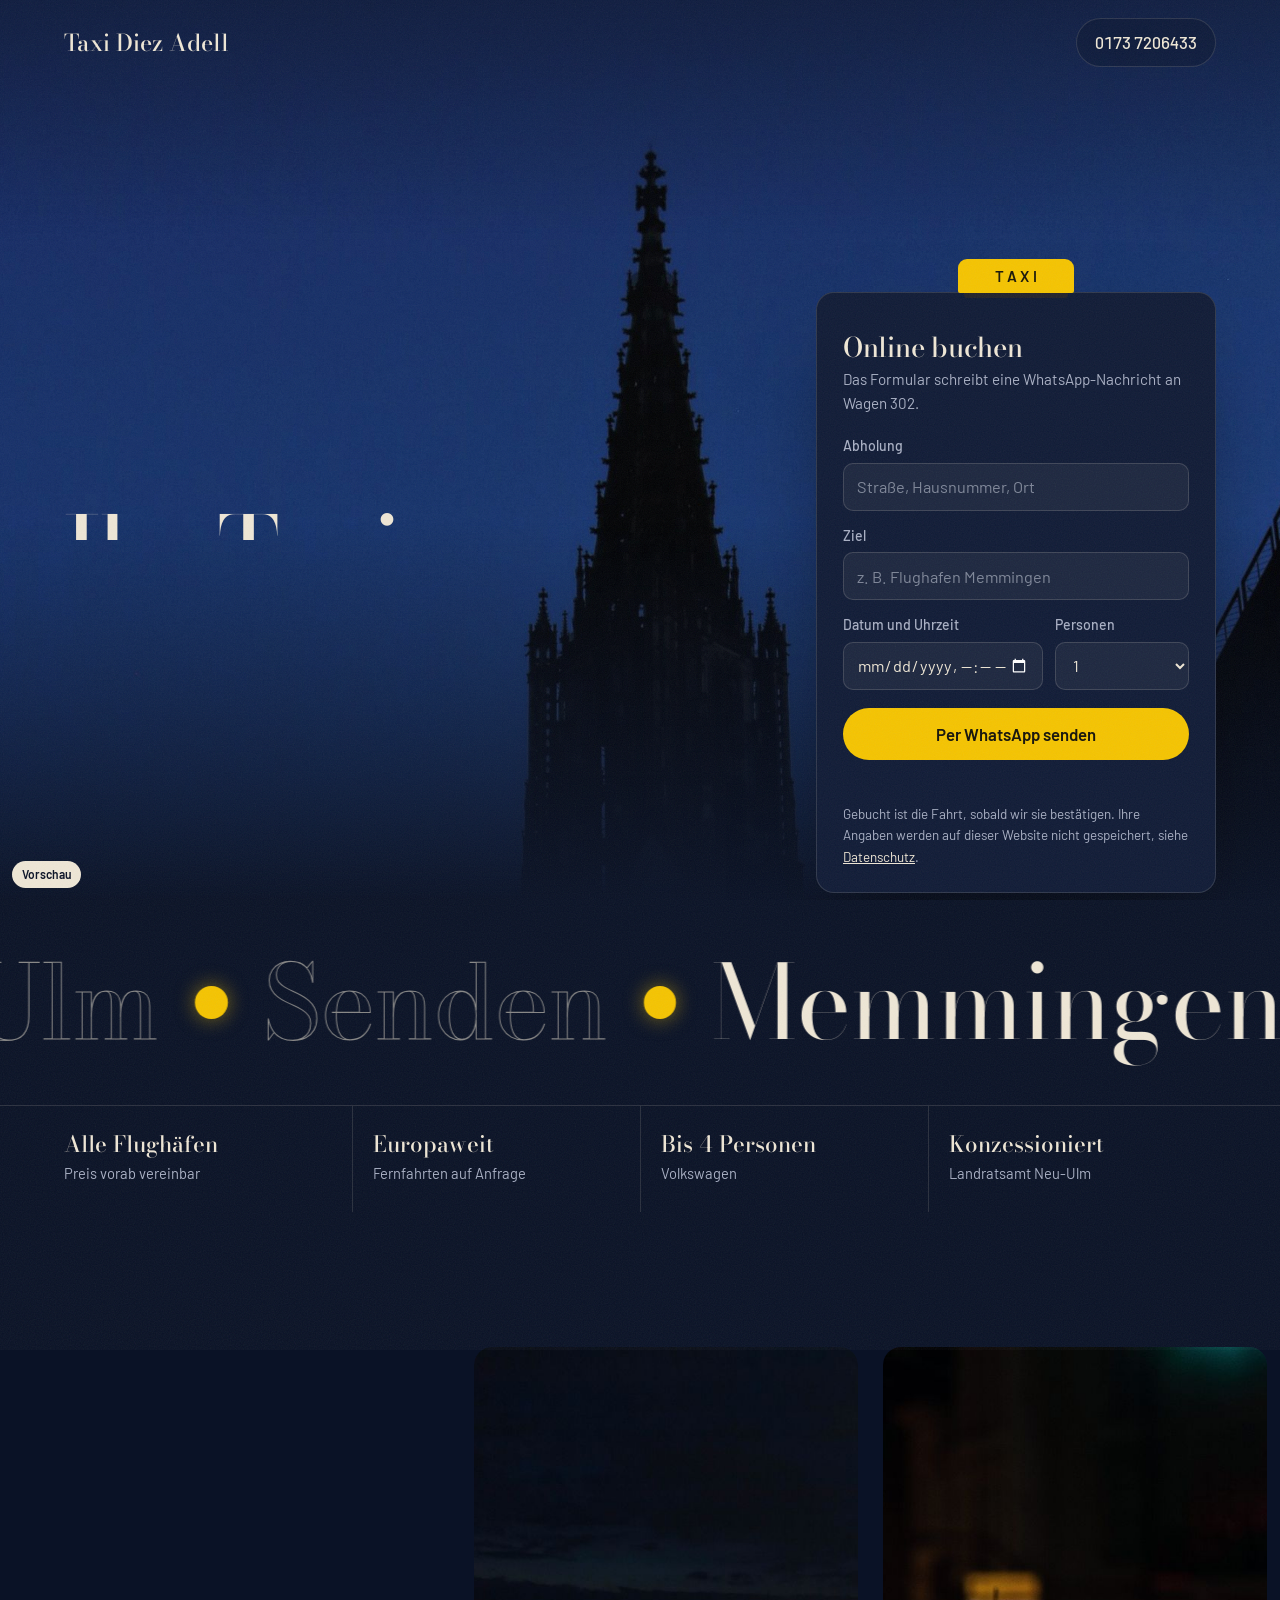
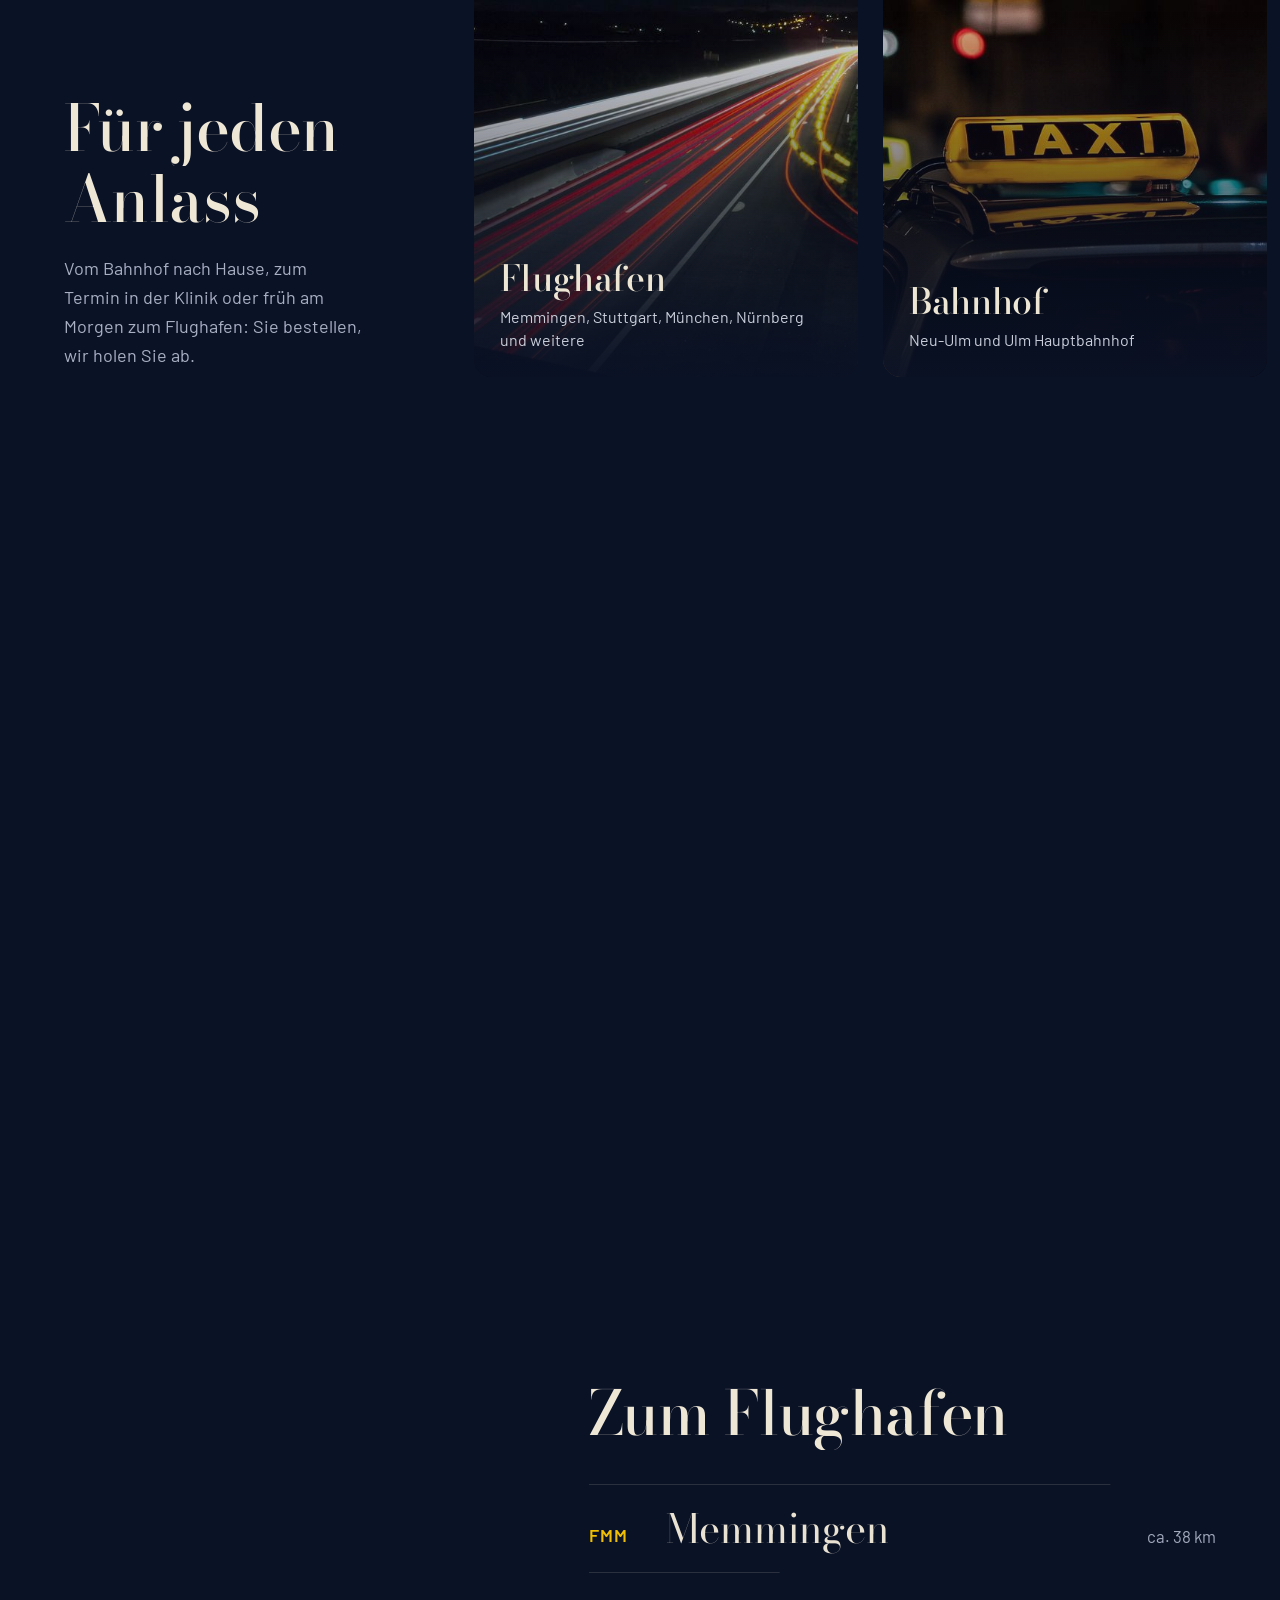
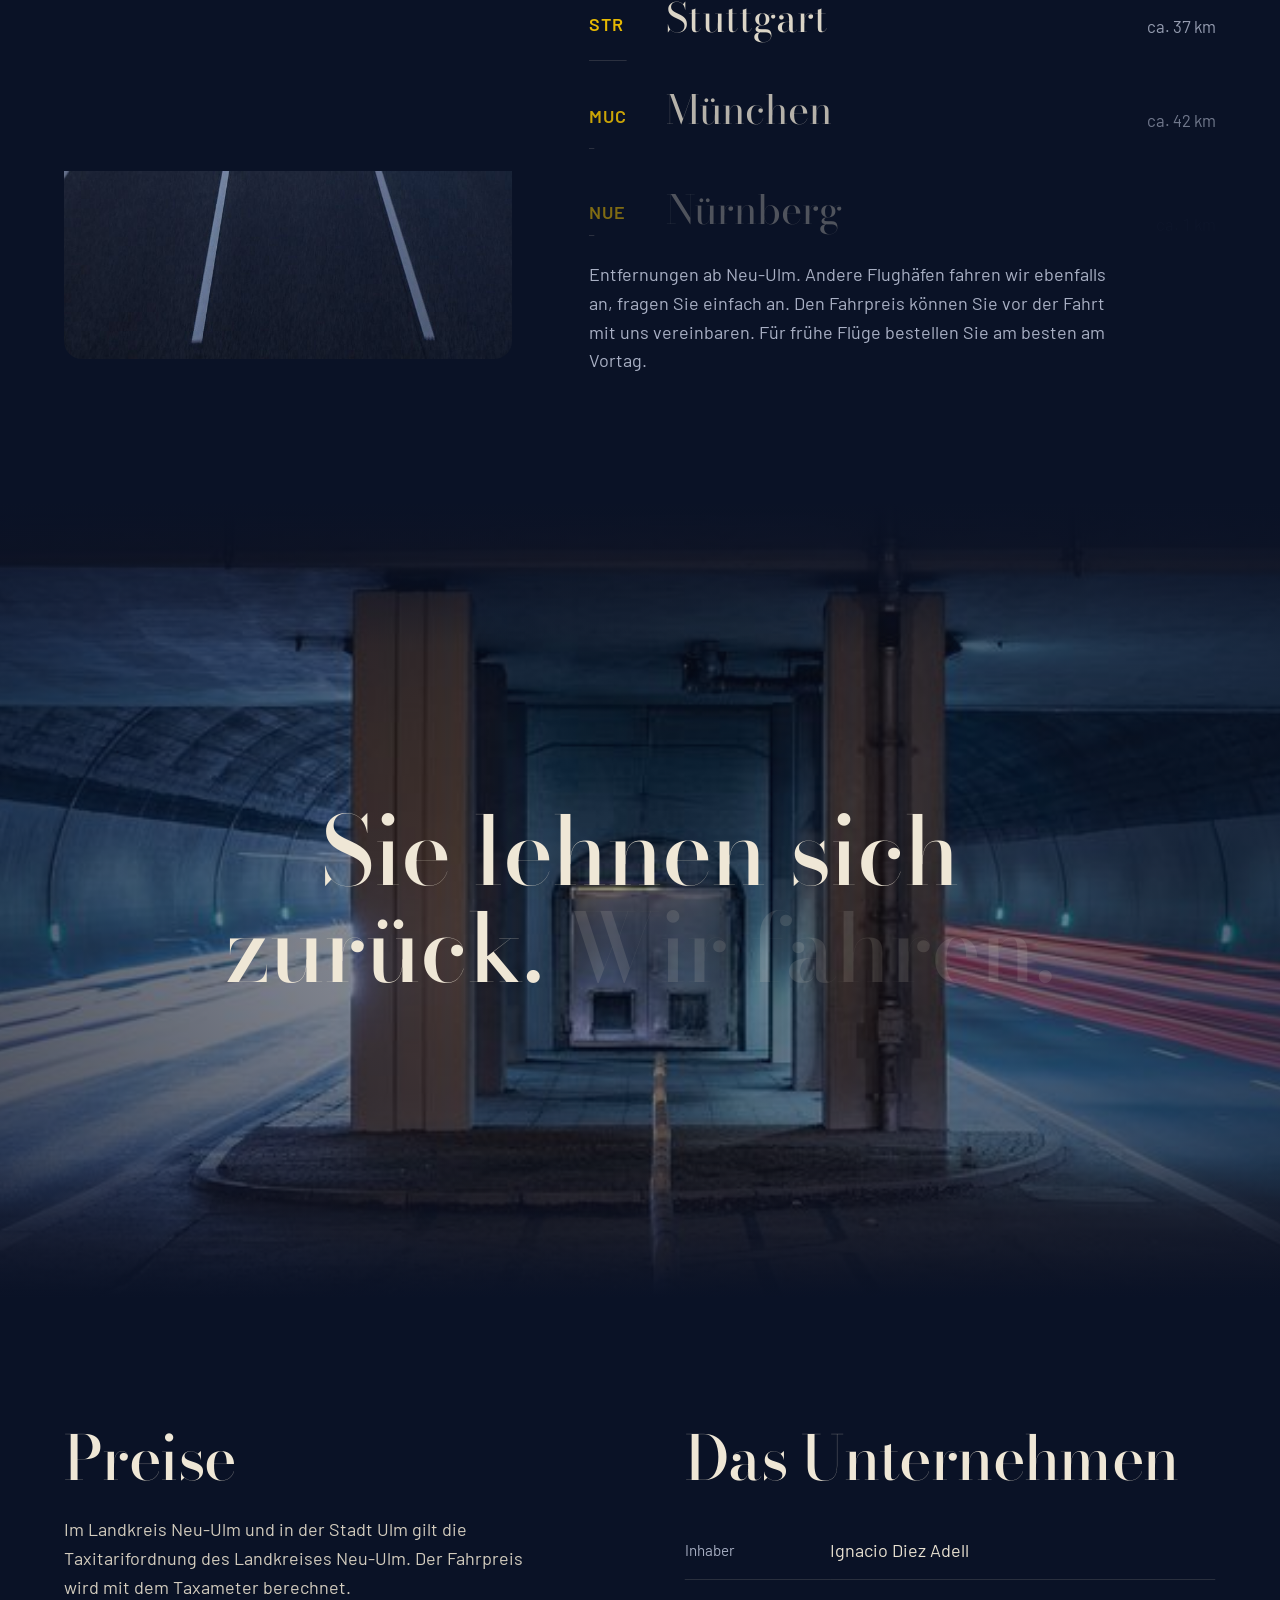
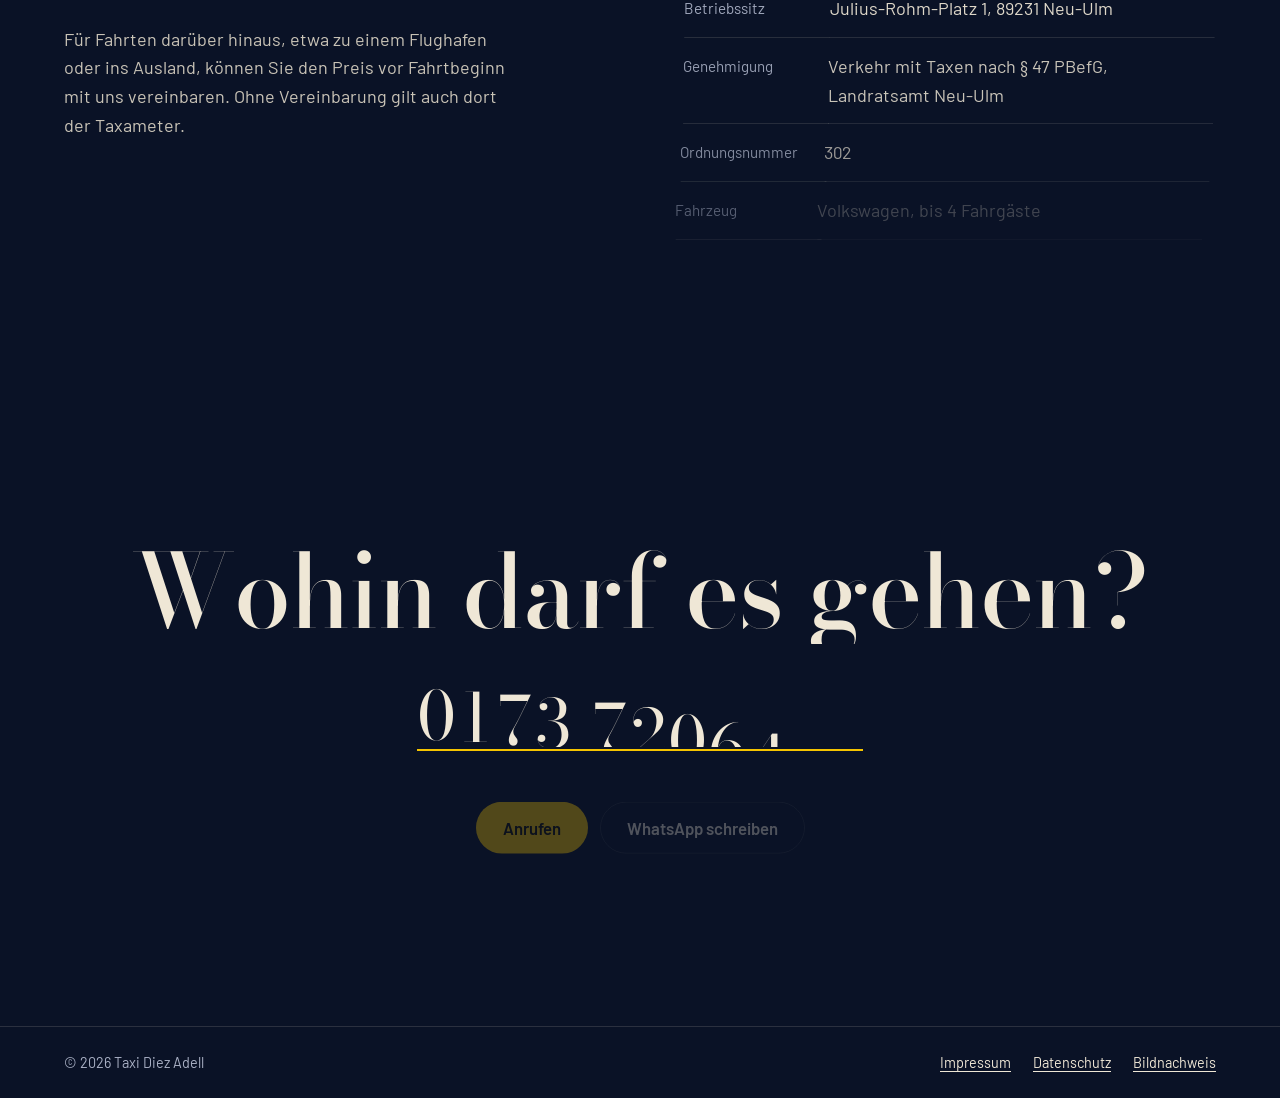
==== commit a749499c: "Inhalt nach Wunsch des Inhabers: Europa, Nürnberg, alle Flughäfen, online buchen - Fernfahrten in De" ====
--- a/index.html
+++ b/index.html
@@ -4,7 +4,7 @@
 <meta charset="utf-8">
 <meta name="viewport" content="width=device-width,initial-scale=1,viewport-fit=cover">
 <title>Taxi Diez Adell · Taxi in Neu-Ulm</title>
-<meta name="description" content="Taxi in Neu-Ulm. Fahrten in Neu-Ulm und Ulm, nach Senden und zu den Flughäfen Memmingen, Stuttgart und München. Telefon und WhatsApp: 0173 7206433.">
+<meta name="description" content="Taxi in Neu-Ulm. Fahrten in Neu-Ulm und Ulm, nach Senden, zu allen Flughäfen und Fernfahrten in ganz Europa. Online, per Telefon oder WhatsApp: 0173 7206433.">
 <meta name="robots" content="noindex, nofollow">
 <meta name="theme-color" content="#0A1226">
 <link rel="preload" href="fonts/BodoniModa-normal-400-700.woff2" as="font" type="font/woff2" crossorigin>
@@ -264,14 +264,14 @@
     <div class="wrap hero-in">
       <div class="hero-copy">
         <h1 class="split">Ihr Taxi in Neu-Ulm</h1>
-        <p class="lead">Fahrten in Neu-Ulm und Ulm, nach Senden und zu den Flughäfen Memmingen, Stuttgart und München. Bestellen Sie per Telefon oder WhatsApp.</p>
+        <p class="lead">Fahrten in Neu-Ulm und Ulm, nach Senden, zu allen Flughäfen und auf Wunsch quer durch Europa. Bestellen Sie online, per Telefon oder WhatsApp.</p>
         <p class="owner">Inhaber Ignacio Diez Adell, Wagen 302</p>
       </div>
 
       <form class="order" id="ride" novalidate>
         <div class="roof" aria-hidden="true">TAXI</div>
-        <h2>Wagen 302 bestellen</h2>
-        <p class="sub">Das Formular schreibt eine WhatsApp-Nachricht an uns.</p>
+        <h2>Online buchen</h2>
+        <p class="sub">Das Formular schreibt eine WhatsApp-Nachricht an Wagen 302.</p>
         <div class="field"><label for="from">Abholung</label><input id="from" autocomplete="street-address" placeholder="Straße, Hausnummer, Ort"></div>
         <div class="field"><label for="to">Ziel</label><input id="to" autocomplete="off" placeholder="z. B. Flughafen Memmingen"></div>
         <div class="pair-f">
@@ -286,18 +286,18 @@
   </header>
 
   <section class="marquee" aria-label="Fahrtziele">
-    <p class="sr">Neu-Ulm, Ulm, Senden, Memmingen, Stuttgart, München</p>
+    <p class="sr">Neu-Ulm, Ulm, Senden, Memmingen, Stuttgart, München, Nürnberg, Europa</p>
     <div class="marquee-track" aria-hidden="true">
-      <div class="marquee-group"><span class="fill">Neu-Ulm</span><i></i><span>Ulm</span><i></i><span>Senden</span><i></i><span class="fill">Memmingen</span><i></i><span>Stuttgart</span><i></i><span>München</span><i></i></div>
-      <div class="marquee-group"><span class="fill">Neu-Ulm</span><i></i><span>Ulm</span><i></i><span>Senden</span><i></i><span class="fill">Memmingen</span><i></i><span>Stuttgart</span><i></i><span>München</span><i></i></div>
+      <div class="marquee-group"><span class="fill">Neu-Ulm</span><i></i><span>Ulm</span><i></i><span>Senden</span><i></i><span class="fill">Memmingen</span><i></i><span>Stuttgart</span><i></i><span>München</span><i></i><span class="fill">Nürnberg</span><i></i><span>Europa</span><i></i></div>
+      <div class="marquee-group"><span class="fill">Neu-Ulm</span><i></i><span>Ulm</span><i></i><span>Senden</span><i></i><span class="fill">Memmingen</span><i></i><span>Stuttgart</span><i></i><span>München</span><i></i><span class="fill">Nürnberg</span><i></i><span>Europa</span><i></i></div>
     </div>
   </section>
 
   <section class="glance" aria-label="Auf einen Blick">
     <div class="wrap">
       <ul>
-        <li><b>Tür zu Tür</b><span>Abholung an Ihrer Adresse</span></li>
-        <li><b>Flughafen</b><span>Preis vorab vereinbar</span></li>
+        <li><b>Alle Flughäfen</b><span>Preis vorab vereinbar</span></li>
+        <li><b>Europaweit</b><span>Fernfahrten auf Anfrage</span></li>
         <li><b>Bis 4 Personen</b><span>Volkswagen</span></li>
         <li><b>Konzessioniert</b><span>Landratsamt Neu-Ulm</span></li>
       </ul>
@@ -312,7 +312,7 @@
         <span class="swipe">Zum Blättern wischen</span>
       </div>
       <div class="rides-cards">
-        <article class="card"><img src="img/karte-flughafen-900.jpg" srcset="img/karte-flughafen-600.jpg 600w, img/karte-flughafen-900.jpg 900w" sizes="(max-width: 1000px) 76vw, 30vw" width="900" height="1260" loading="lazy" alt="Lichtspuren auf einer Autobahn bei Nacht"><div class="txt"><h3>Flughafen</h3><p>Memmingen, Stuttgart, München</p></div></article>
+        <article class="card"><img src="img/karte-flughafen-900.jpg" srcset="img/karte-flughafen-600.jpg 600w, img/karte-flughafen-900.jpg 900w" sizes="(max-width: 1000px) 76vw, 30vw" width="900" height="1260" loading="lazy" alt="Lichtspuren auf einer Autobahn bei Nacht"><div class="txt"><h3>Flughafen</h3><p>Memmingen, Stuttgart, München, Nürnberg und weitere</p></div></article>
         <article class="card"><img src="img/karte-bahnhof-900.jpg" srcset="img/karte-bahnhof-600.jpg 600w, img/karte-bahnhof-900.jpg 900w" sizes="(max-width: 1000px) 76vw, 30vw" width="900" height="1260" loading="lazy" alt="Leuchtendes Taxischild auf einem Wagendach bei Nacht"><div class="txt"><h3>Bahnhof</h3><p>Neu-Ulm und Ulm Hauptbahnhof</p></div></article>
         <article class="card"><img src="img/karte-arzt-900.jpg" srcset="img/karte-arzt-600.jpg 600w, img/karte-arzt-900.jpg 900w" sizes="(max-width: 1000px) 76vw, 30vw" width="900" height="1260" loading="lazy" alt="Blick von der Rückbank durch die Windschutzscheibe auf eine Straße bei Nacht"><div class="txt"><h3>Arzt und Klinik</h3><p>Als Privatfahrt, ohne Abrechnung mit der Krankenkasse</p></div></article>
         <article class="card"><img src="img/karte-heimweg-900.jpg" srcset="img/karte-heimweg-600.jpg 600w, img/karte-heimweg-900.jpg 900w" sizes="(max-width: 1000px) 76vw, 30vw" width="900" height="1260" loading="lazy" alt="Geschwungene Lichtspuren auf einer Stadtstraße am Abend"><div class="txt"><h3>Heimweg</h3><p>Nach Feier, Konzert oder Spätschicht</p></div></article>
@@ -328,10 +328,11 @@
       <h2 id="h-flug" class="split">Zum Flughafen</h2>
       <ul class="dest">
         <li><span class="code">FMM</span><span class="city">Memmingen</span><span class="km num">ca. <b class="count" data-to="60">60</b> km</span></li>
-        <li><span class="code">STR</span><span class="city">Stuttgart</span><span class="km num">ca. <b class="count" data-to="90">90</b> km</span></li>
+        <li><span class="code">STR</span><span class="city">Stuttgart</span><span class="km num">ca. <b class="count" data-to="80">80</b> km</span></li>
         <li><span class="code">MUC</span><span class="city">München</span><span class="km num">ca. <b class="count" data-to="160">160</b> km</span></li>
+        <li><span class="code">NUE</span><span class="city">Nürnberg</span><span class="km num">ca. <b class="count" data-to="200">200</b> km</span></li>
       </ul>
-      <p class="note">Entfernungen ab Neu-Ulm. Den Fahrpreis zum Flughafen können Sie vor der Fahrt mit uns vereinbaren. Für frühe Flüge bestellen Sie am besten am Vortag.</p>
+      <p class="note">Entfernungen ab Neu-Ulm. Andere Flughäfen fahren wir ebenfalls an, fragen Sie einfach an. Den Fahrpreis können Sie vor der Fahrt mit uns vereinbaren. Für frühe Flüge bestellen Sie am besten am Vortag.</p>
     </div>
   </section>
 
@@ -344,7 +345,7 @@
     <div>
       <h2 class="split">Preise</h2>
       <p>Im Landkreis Neu-Ulm und in der Stadt Ulm gilt die Taxitarifordnung des Landkreises Neu-Ulm. Der Fahrpreis wird mit dem Taxameter berechnet.</p>
-      <p>Für Fahrten darüber hinaus, etwa zu einem Flughafen, können Sie den Preis vor Fahrtbeginn mit uns vereinbaren. Ohne Vereinbarung gilt auch dort der Taxameter.</p>
+      <p>Für Fahrten darüber hinaus, etwa zu einem Flughafen oder ins Ausland, können Sie den Preis vor Fahrtbeginn mit uns vereinbaren. Ohne Vereinbarung gilt auch dort der Taxameter.</p>
     </div>
     <div>
       <h2 class="split">Das Unternehmen</h2>
@@ -354,7 +355,7 @@
         <dt>Genehmigung</dt><dd>Verkehr mit Taxen nach § 47 PBefG, Landratsamt Neu-Ulm</dd>
         <dt>Ordnungsnummer</dt><dd class="num">302</dd>
         <dt>Fahrzeug</dt><dd>Volkswagen, bis 4 Fahrgäste</dd>
-        <dt>Fahrgebiet</dt><dd>Neu-Ulm; Ulm, Senden und Fernfahrten auf Bestellung</dd>
+        <dt>Fahrgebiet</dt><dd>Neu-Ulm; Ulm und Senden auf Bestellung; Fernfahrten in Deutschland und Europa</dd>
       </dl>
     </div>
   </section>
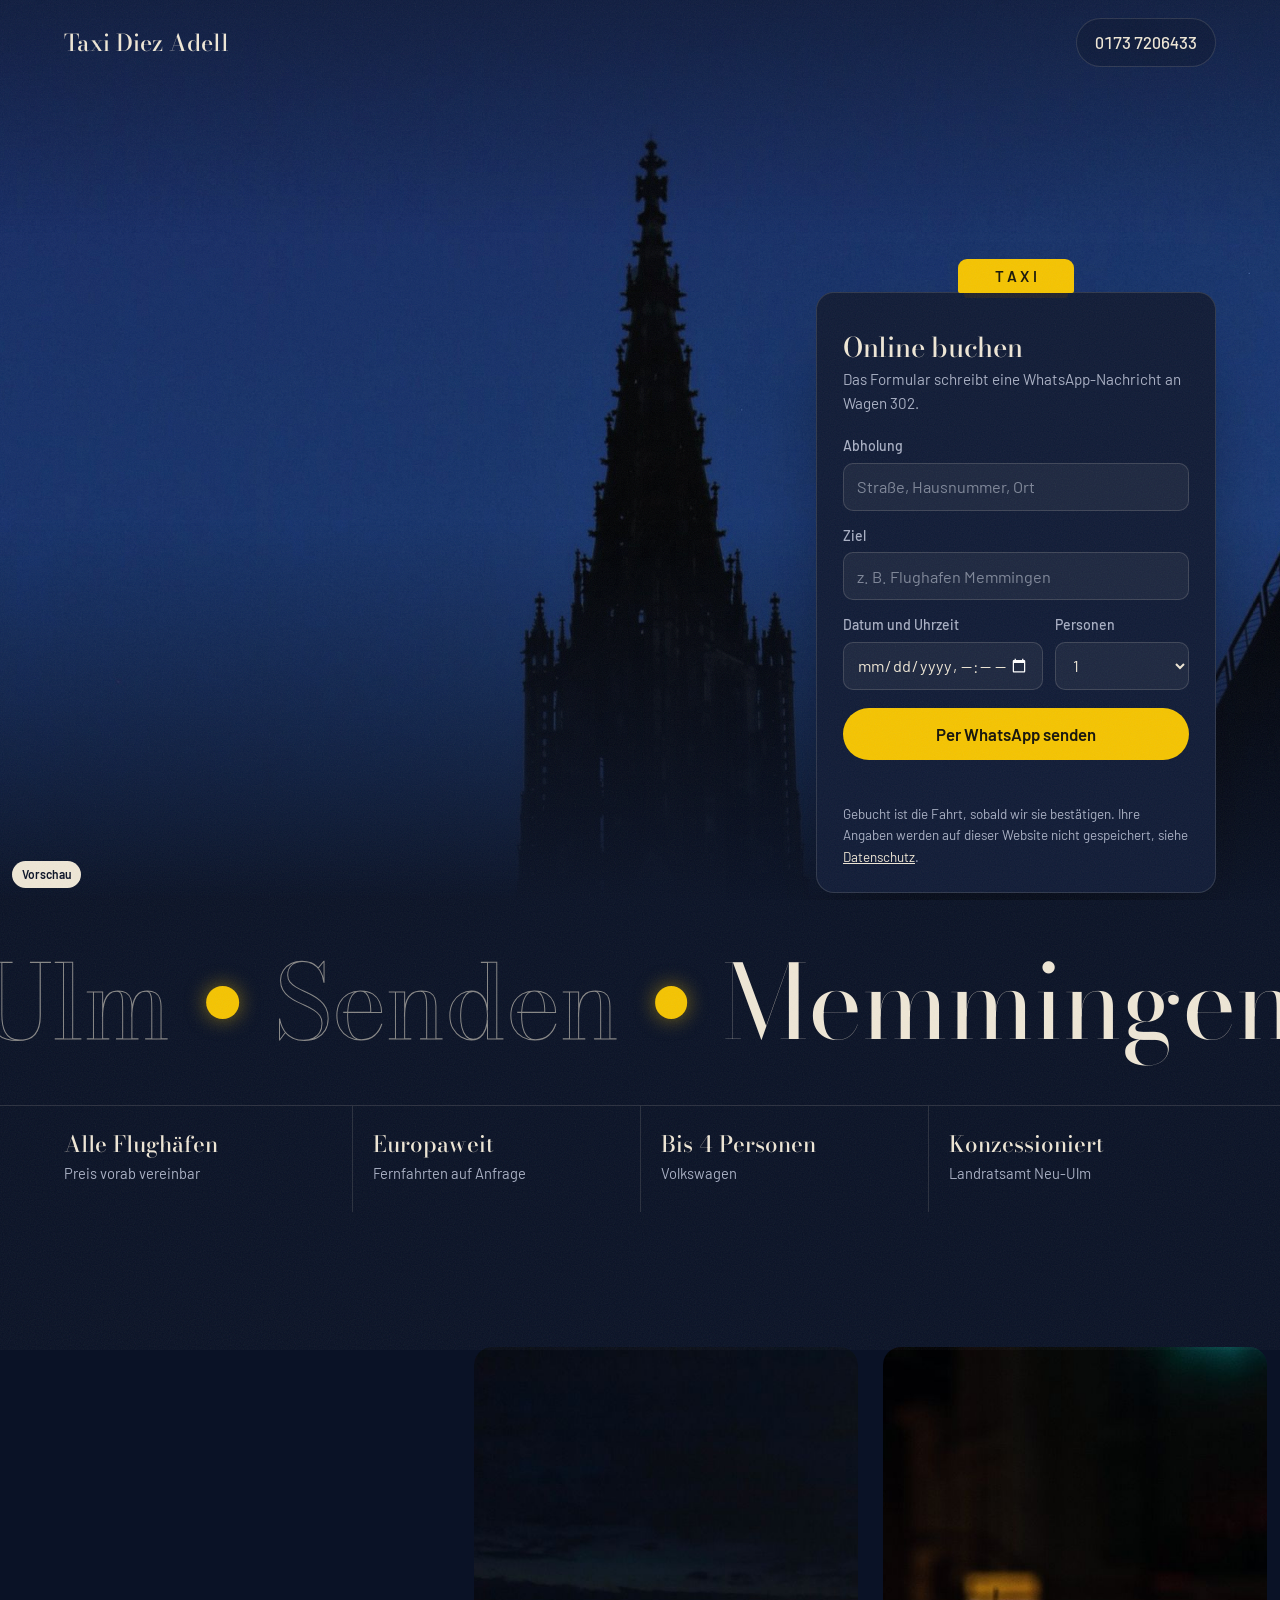
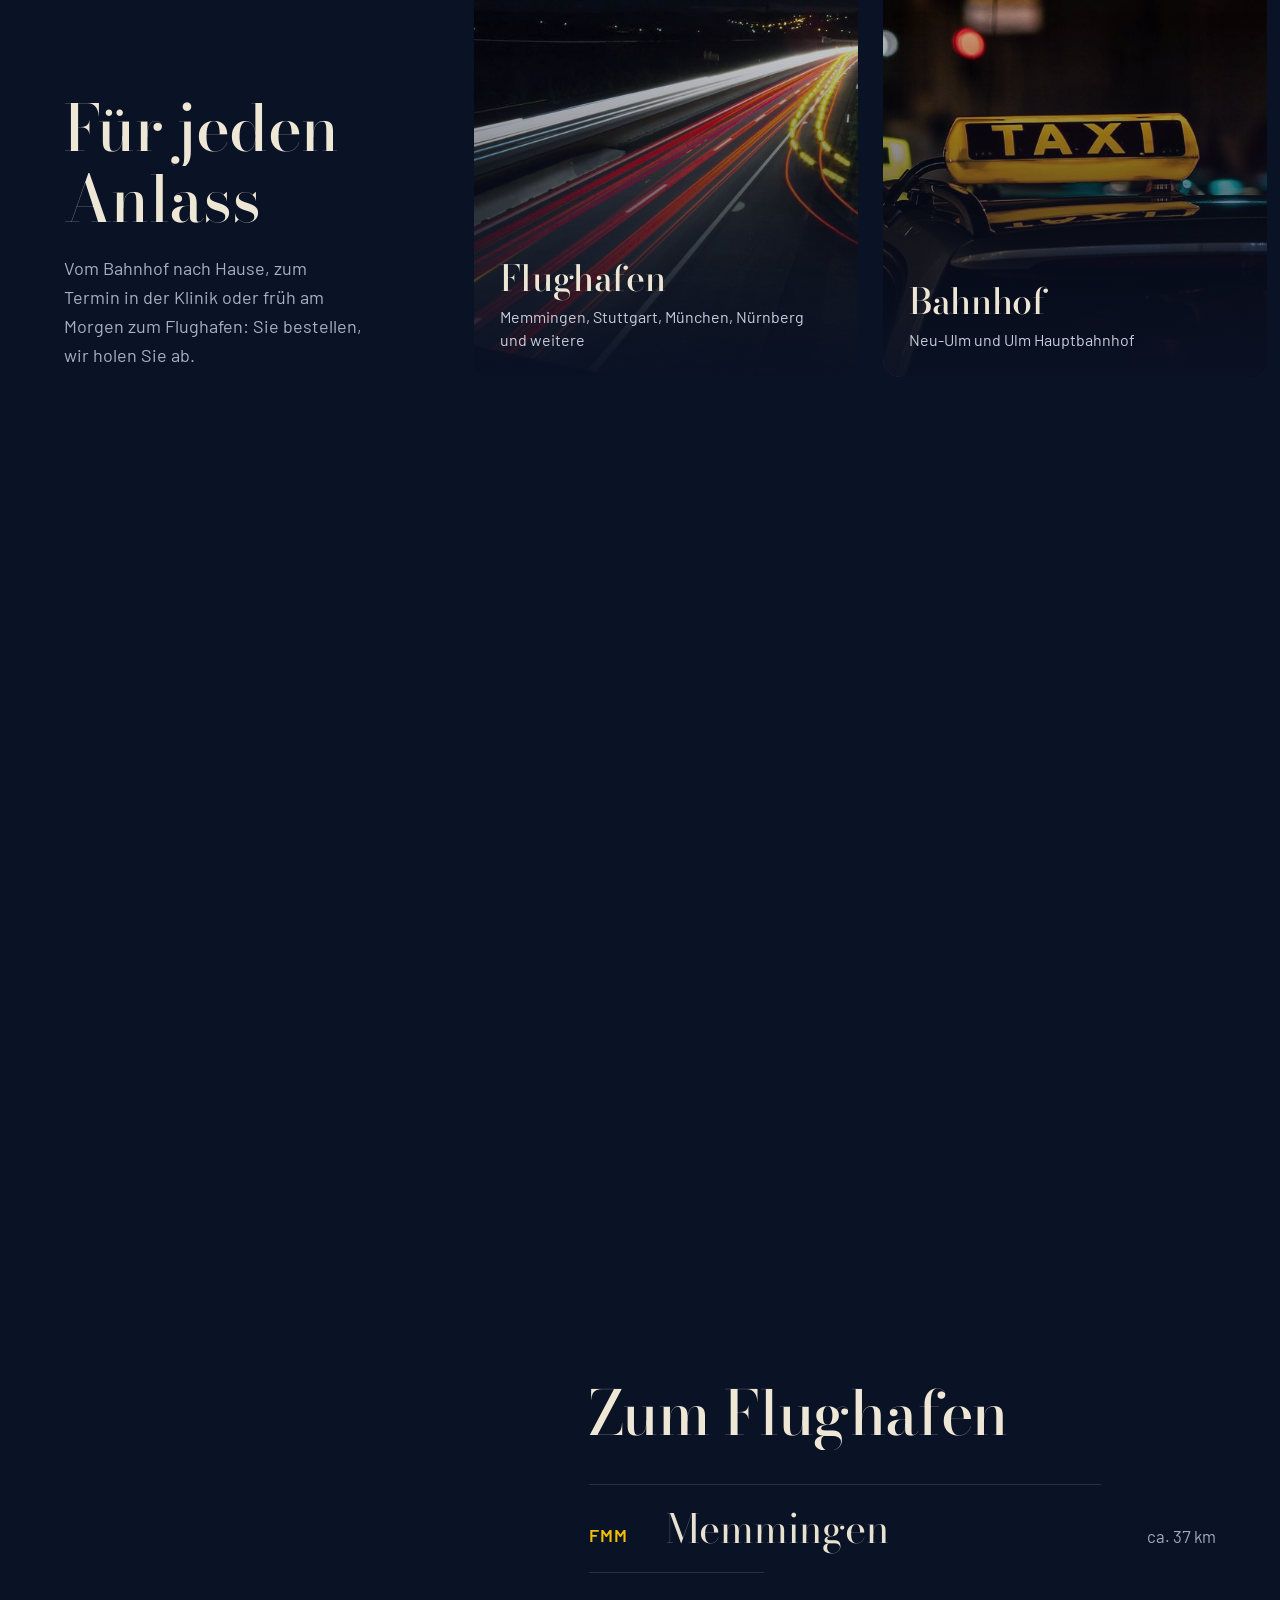
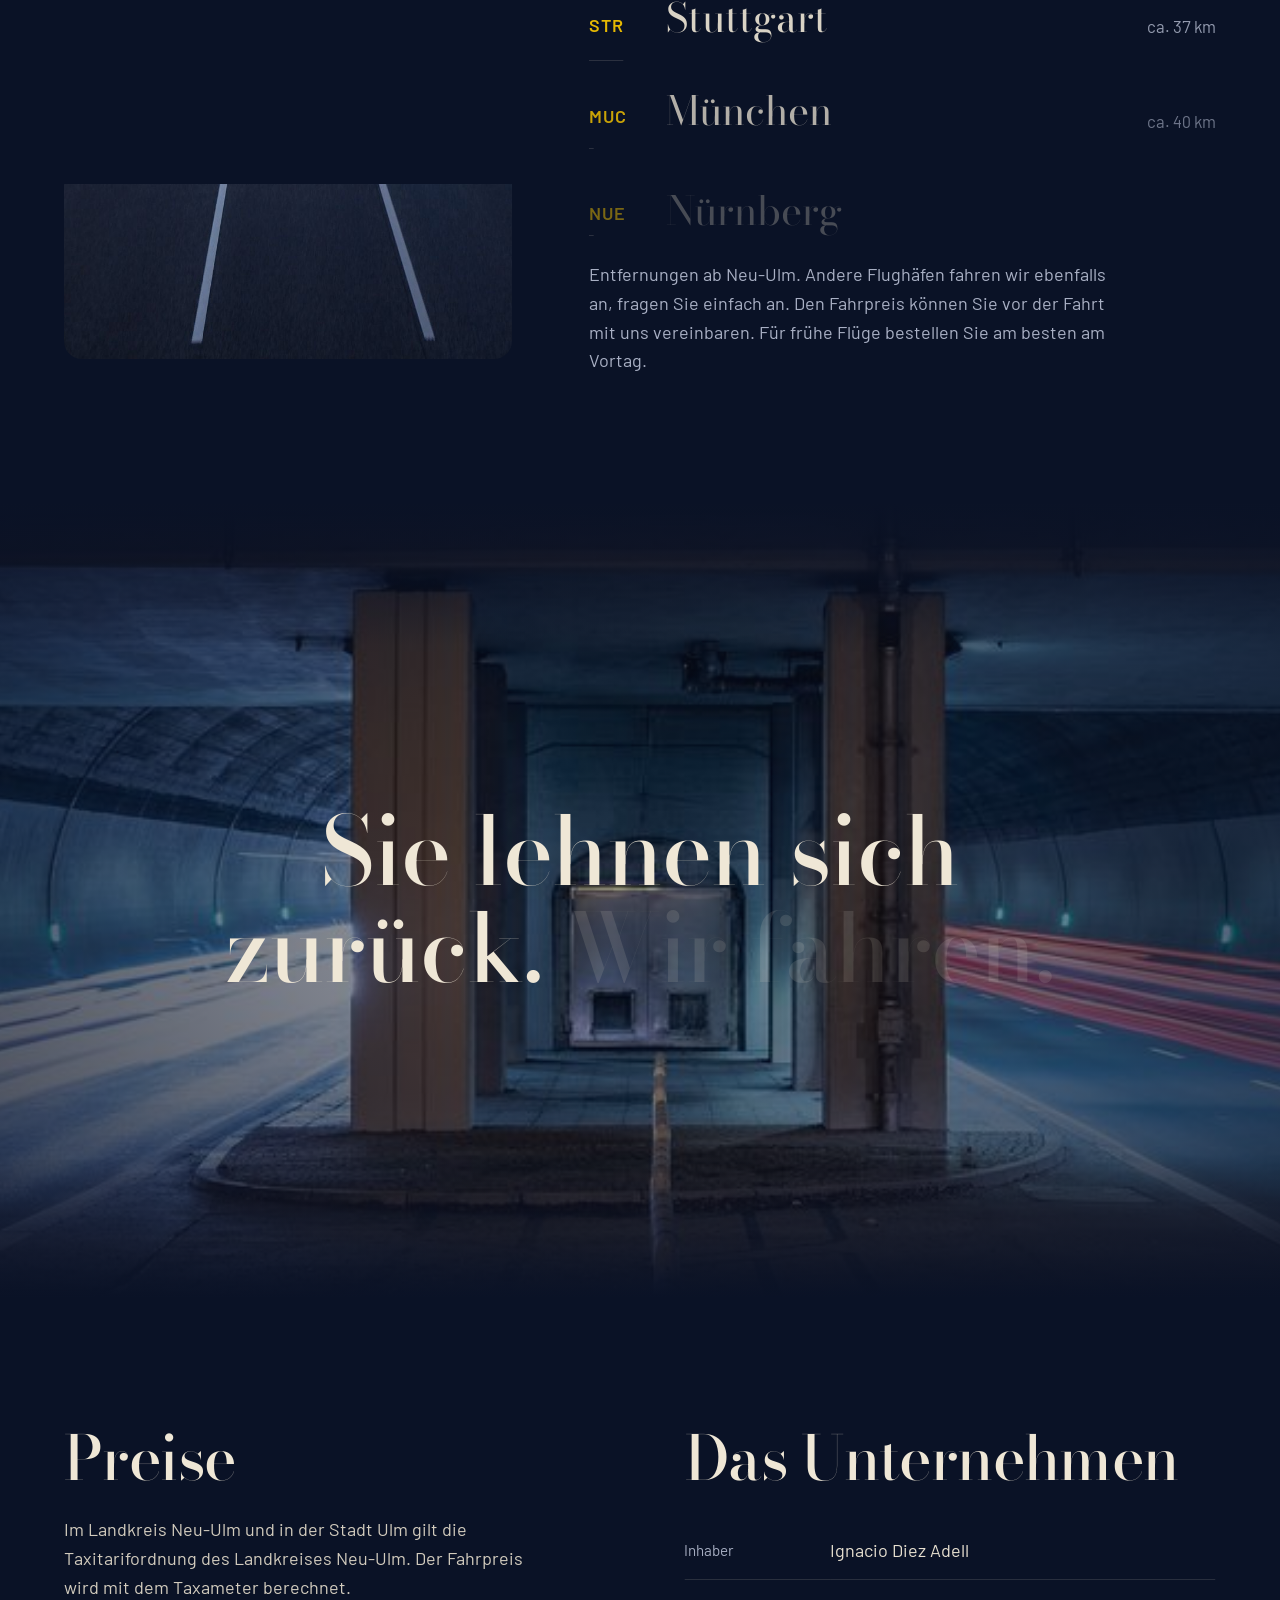
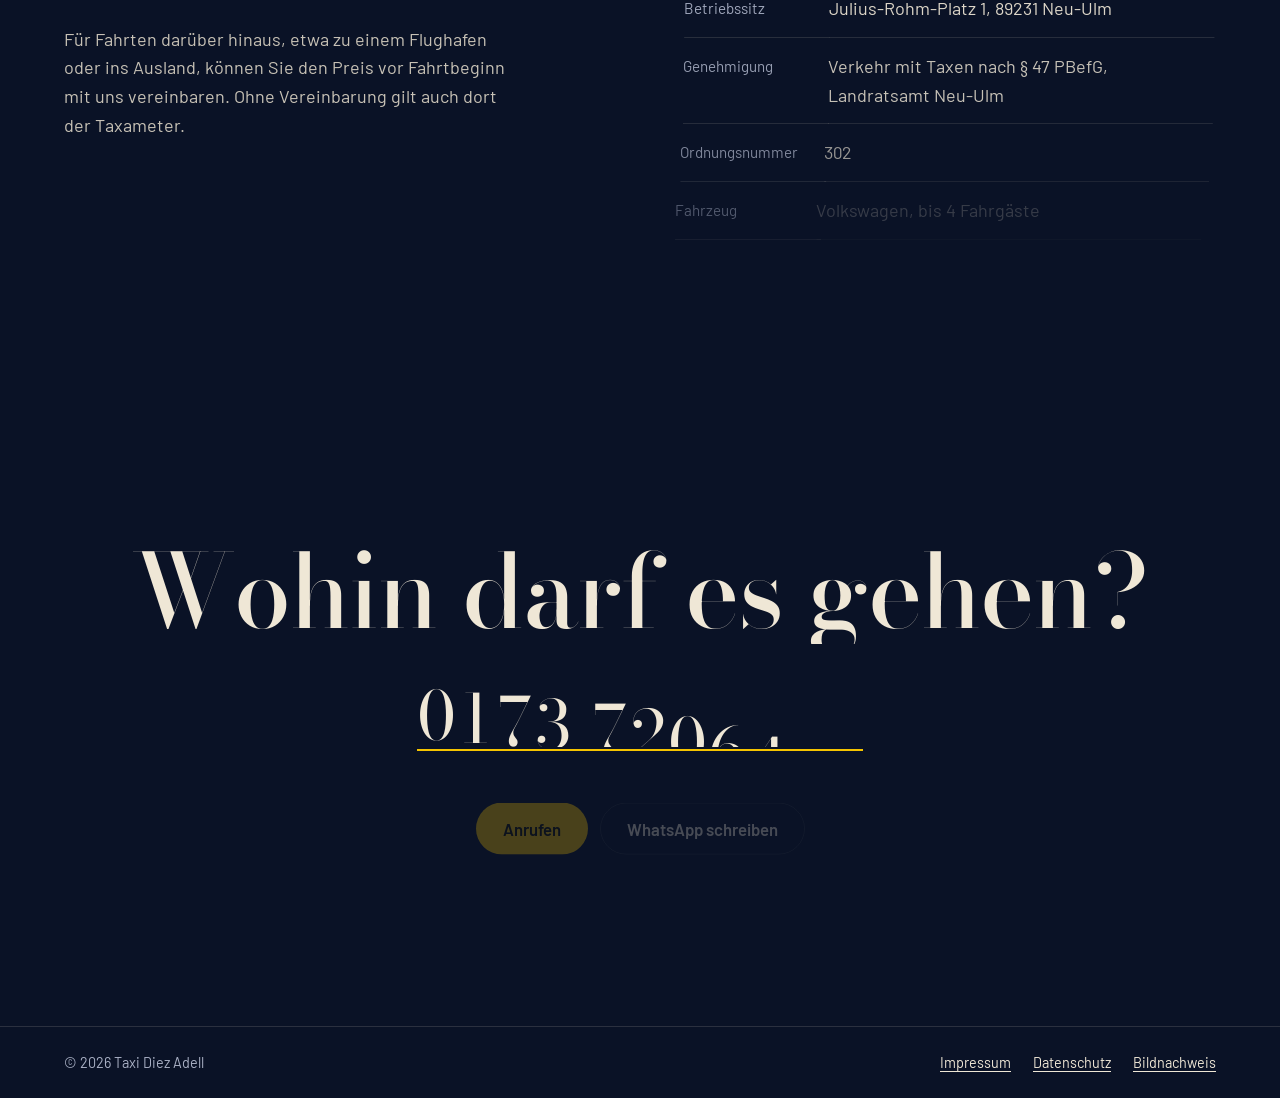
==== commit a44c7565: "WhatsApp-Nachricht beginnt mit 'Hallo,' statt Firmennamen Co-Authored-By: Claude Opus 5.5 <noreply@a" ====
--- a/index.html
+++ b/index.html
@@ -395,7 +395,7 @@
     }
     var w = v('when') ? new Date(v('when')) : null;
     var ws = w ? p(w.getDate()) + '.' + p(w.getMonth() + 1) + '.' + w.getFullYear() + ', ' + p(w.getHours()) + ':' + p(w.getMinutes()) + ' Uhr' : 'so bald wie möglich';
-    var msg = 'Hallo Taxi Diez Adell, ich möchte eine Fahrt bestellen:\nVon: ' + v('from') + '\nNach: ' + v('to') + '\nWann: ' + ws + '\nPersonen: ' + v('pax');
+    var msg = 'Hallo, ich möchte eine Fahrt bestellen:\nVon: ' + v('from') + '\nNach: ' + v('to') + '\nWann: ' + ws + '\nPersonen: ' + v('pax');
     hint.textContent = 'WhatsApp wird geöffnet …';
     window.location.href = 'https://wa.me/491737206433?text=' + encodeURIComponent(msg);
   });
